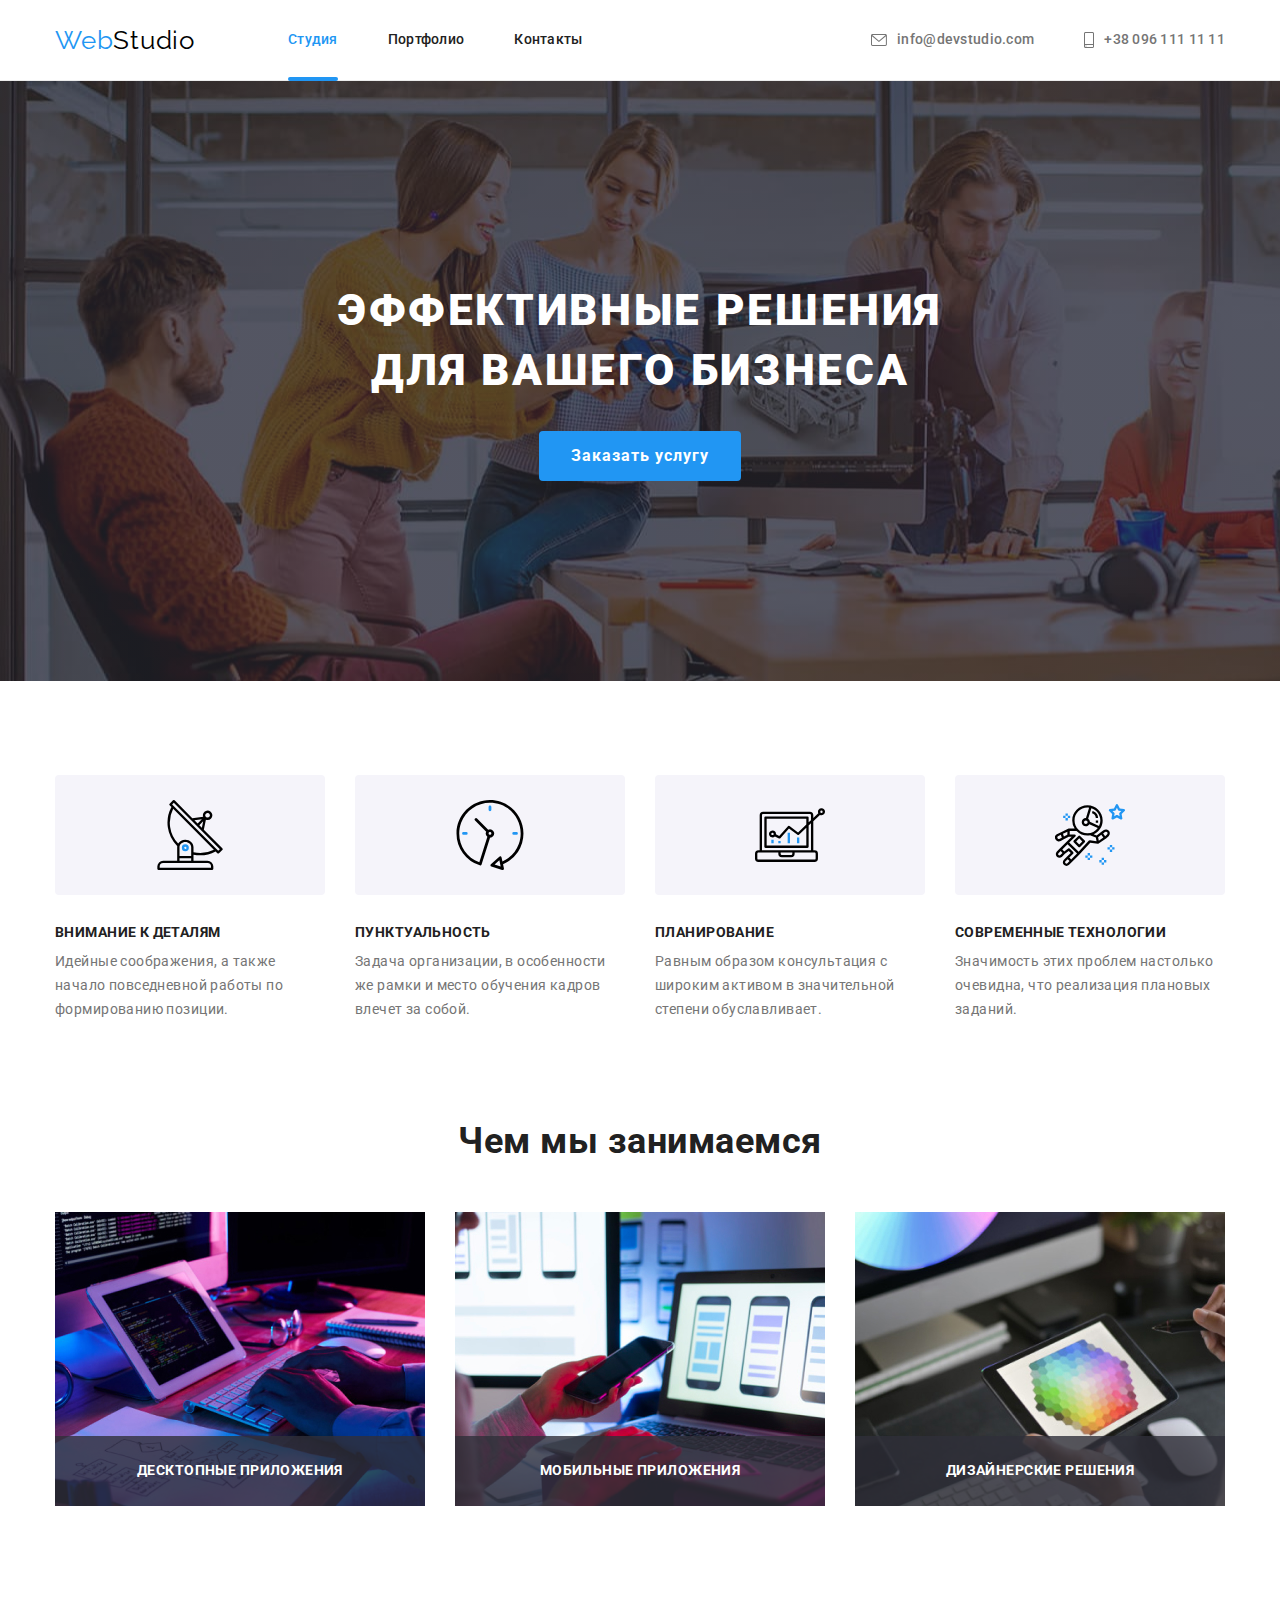
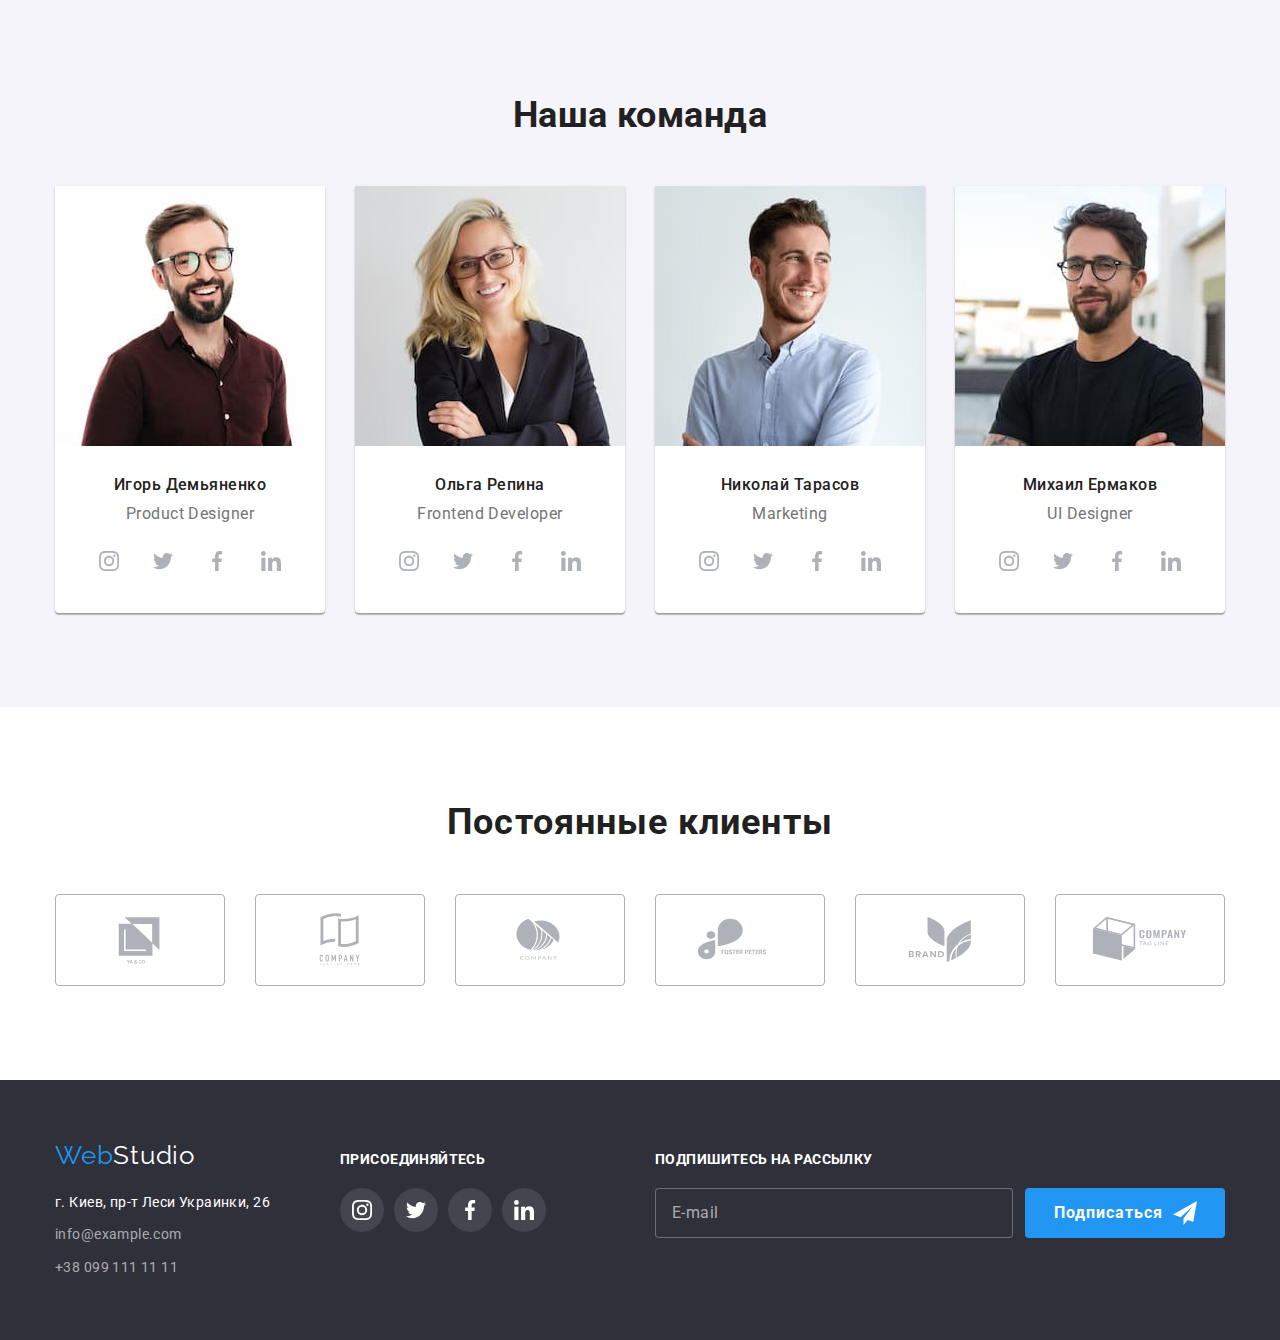
==== index.html @ 9ee16ed4 "creating hw 8" ====
<!DOCTYPE html>
<html lang="ru">
  <head>
    <meta charset="UTF-8" />
    <meta http-equiv="X-UA-Compatible" content="IE=edge" />
    <meta name="viewport" content="width=device-width, initial-scale=1.0" />
    <title>Главная</title>
    <link rel="preconnect" href="https://fonts.gstatic.com" />
    <link
      href="https://fonts.googleapis.com/css2?family=Raleway:wght@700&family=Roboto:wght@400;500;700;900&display=swap"
      rel="stylesheet"
    />
    <link
      rel="stylesheet"
      href="https://cdnjs.cloudflare.com/ajax/libs/modern-normalize/1.0.0/modern-normalize.min.css"
    />
    <link rel="stylesheet" href="./css/main.min.css" />
  </head>
  <body>
    <!--Шапка-->
    <header class="header">
      <div class="header-wrapper container">
        <nav class="nav">
          <a class="logo header-logo" href="" lang="en"
            >Web<span class="logo__black">Studio</span></a
          >
          <ul class="nav__list">
            <li class="nav__item">
              <a class="nav__link current" href="./index.html">Студия</a>
            </li>
            <li class="nav__item"><a class="nav__link" href="./portfolio.html">Портфолио</a></li>
            <li class="nav__item"><a class="nav__link" href="">Контакты</a></li>
          </ul>
        </nav>
        <ul class="contacts">
          <li class="contacts__item">
            <a class="contacts__link" href="mailto:info@devstudio.com" lang="en">
              <svg class="contacts__icon" width="16" height="12">
                <use href="./images/icons.svg#envelope"></use>
              </svg>
              info@devstudio.com
            </a>
          </li>
          <li class="contacts__item">
            <a class="contacts__link" href="tel:+380961111111">
              <svg class="contacts__icon" width="10" height="16">
                <use href="./images/icons.svg#smartphone"></use>
              </svg>
              +38 096 111 11 11
            </a>
          </li>
        </ul>
      </div>
    </header>
    <!--Уникальный контент-->
    <main>
      <!--Герой-->
      <section class="hero">
        <div class="hero__wrapper">
          <h1 class="hero__title">Эффективные решения для вашего бизнеса</h1>
          <button class="hero__button" type="button" data-modal-open>Заказать услугу</button>
        </div>
      </section>
      <!--Особенности-->
      <section class="features section pad-bot">
        <div class="container">
          <h2 class="visually-hidden">Особенности</h2>
          <ul class="features__list">
            <li class="features__item">
              <div class="features__wrapper">
                <svg width="70" height="70">
                  <use href="./images/icons.svg#antenna"></use>
                </svg>
              </div>
              <h3 class="features__subtitle">Внимание к деталям</h3>
              <p class="features__text">
                Идейные соображения, а также начало повседневной работы по формированию позиции.
              </p>
            </li>
            <li class="features__item">
              <div class="features__wrapper">
                <svg width="70" height="70">
                  <use href="./images/icons.svg#clock"></use>
                </svg>
              </div>
              <h3 class="features__subtitle">Пунктуальность</h3>
              <p class="features__text">
                Задача организации, в особенности же рамки и место обучения кадров влечет за собой.
              </p>
            </li>
            <li class="features__item">
              <div class="features__wrapper">
                <svg width="70" height="70">
                  <use href="./images/icons.svg#diagram"></use>
                </svg>
              </div>
              <h3 class="features__subtitle">Планирование</h3>
              <p class="features__text">
                Равным образом консультация с широким активом в значительной степени обуславливает.
              </p>
            </li>
            <li class="features__item">
              <div class="features__wrapper">
                <svg width="70" height="70">
                  <use href="./images/icons.svg#astronaut"></use>
                </svg>
              </div>
              <h3 class="features__subtitle">Современные технологии</h3>
              <p class="features__text">
                Значимость этих проблем настолько очевидна, что реализация плановых заданий.
              </p>
            </li>
          </ul>
        </div>
      </section>
      <!--Чем мы занимаемся-->
      <section class="occupations section pad-top">
        <div class="container">
          <h2 class="occupations__header">Чем мы занимаемся</h2>
          <ul class="occupations__list">
            <li class="occupations__item">
              <img src="./images/1.jpg" alt="Разработчик набирает код" width="370" height="294" />
              <h3 class="occupations__description">Десктопные приложения</h3>
            </li>

            <li class="occupations__item">
              <img src="./images/2.jpg" alt="Разработка приложения" width="370" height="294" />
              <h3 class="occupations__description">Мобильные приложения</h3>
            </li>

            <li class="occupations__item">
              <img src="./images/3.jpg" alt="Дизайнер с планшетом" width="370" height="294" />
              <h3 class="occupations__description">Дизайнерские решения</h3>
            </li>
          </ul>
        </div>
      </section>
      <!--Наша команда-->
      <section class="team section">
        <div class="container">
          <h2 class="team__header">Наша команда</h2>
          <ul class="team__list">
            <li class="team__item">
              <img src="./images/demyanenko.jpg" alt="Игорь Демьяненко" width="270" height="260" />
              <div class="team__thumb">
                <h3 class="team__member">Игорь Демьяненко</h3>
                <p class="team__post" lang="en">Product Designer</p>
                <ul class="social__list">
                  <li class="social__item">
                    <a class="social__link" href="">
                      <svg width="20" height="20">
                        <use href="./images/icons.svg#instagram"></use>
                      </svg>
                    </a>
                  </li>
                  <li class="social__item">
                    <a class="social__link" href="">
                      <svg width="20" height="20">
                        <use href="./images/icons.svg#twitter"></use>
                      </svg>
                    </a>
                  </li>
                  <li class="social__item">
                    <a class="social__link" href="">
                      <svg width="20" height="20">
                        <use href="./images/icons.svg#facebook"></use>
                      </svg>
                    </a>
                  </li>
                  <li class="social__item">
                    <a class="social__link" href="">
                      <svg width="20" height="20">
                        <use href="./images/icons.svg#linkedin"></use>
                      </svg>
                    </a>
                  </li>
                </ul>
              </div>
            </li>

            <li class="team__item">
              <img src="./images/repina.jpg" alt="Ольга Репина" width="270" height="260" />
              <div class="team__thumb">
                <h3 class="team__member">Ольга Репина</h3>
                <p class="team__post" lang="en">Frontend Developer</p>
                <ul class="social__list">
                  <li class="social__item">
                    <a class="social__link" href="">
                      <svg width="20" height="20">
                        <use href="./images/icons.svg#instagram"></use>
                      </svg>
                    </a>
                  </li>
                  <li class="social__item">
                    <a class="social__link" href="">
                      <svg width="20" height="20">
                        <use href="./images/icons.svg#twitter"></use>
                      </svg>
                    </a>
                  </li>
                  <li class="social__item">
                    <a class="social__link" href="">
                      <svg width="20" height="20">
                        <use href="./images/icons.svg#facebook"></use>
                      </svg>
                    </a>
                  </li>
                  <li class="social__item">
                    <a class="social__link" href="">
                      <svg width="20" height="20">
                        <use href="./images/icons.svg#linkedin"></use>
                      </svg>
                    </a>
                  </li>
                </ul>
              </div>
            </li>

            <li class="team__item">
              <img src="./images/tarasov.jpg" alt="Николай Тарасов" width="270" height="260" />
              <div class="team__thumb">
                <h3 class="team__member">Николай Тарасов</h3>
                <p class="team__post" lang="en">Marketing</p>
                <ul class="social__list">
                  <li class="social__item">
                    <a class="social__link" href="">
                      <svg width="20" height="20">
                        <use href="./images/icons.svg#instagram"></use>
                      </svg>
                    </a>
                  </li>
                  <li class="social__item">
                    <a class="social__link" href="">
                      <svg width="20" height="20">
                        <use href="./images/icons.svg#twitter"></use>
                      </svg>
                    </a>
                  </li>
                  <li class="social__item">
                    <a class="social__link" href="">
                      <svg width="20" height="20">
                        <use href="./images/icons.svg#facebook"></use>
                      </svg>
                    </a>
                  </li>
                  <li class="social__item">
                    <a class="social__link" href="">
                      <svg width="20" height="20">
                        <use href="./images/icons.svg#linkedin"></use>
                      </svg>
                    </a>
                  </li>
                </ul>
              </div>
            </li>

            <li class="team__item">
              <img src="./images/ermakov.jpg" alt="Михаил Ермаков" width="270" height="260" />
              <div class="team__thumb">
                <h3 class="team__member">Михаил Ермаков</h3>
                <p class="team__post" lang="en">UI Designer</p>
                <ul class="social__list">
                  <li class="social__item">
                    <a class="social__link" href="">
                      <svg width="20" height="20">
                        <use href="./images/icons.svg#instagram"></use>
                      </svg>
                    </a>
                  </li>
                  <li class="social__item">
                    <a class="social__link" href="">
                      <svg width="20" height="20">
                        <use href="./images/icons.svg#twitter"></use>
                      </svg>
                    </a>
                  </li>
                  <li class="social__item">
                    <a class="social__link" href="">
                      <svg width="20" height="20">
                        <use href="./images/icons.svg#facebook"></use>
                      </svg>
                    </a>
                  </li>
                  <li class="social__item">
                    <a class="social__link" href="">
                      <svg width="20" height="20">
                        <use href="./images/icons.svg#linkedin"></use>
                      </svg>
                    </a>
                  </li>
                </ul>
              </div>
            </li>
          </ul>
        </div>
      </section>
      <!-- Постоянные клиенты -->
      <section class="clients section">
        <div class="container">
          <h2 class="clients__header">Постоянные клиенты</h2>
          <ul class="clients__list">
            <li class="clients__item">
              <a class="clients__link" href="">
                <svg width="106" height="60">
                  <use href="./images/icons.svg#client-1"></use>
                </svg>
              </a>
            </li>

            <li class="clients__item">
              <a class="clients__link" href="">
                <svg width="106" height="60">
                  <use href="./images/icons.svg#client-2"></use>
                </svg>
              </a>
            </li>

            <li class="clients__item">
              <a class="clients__link" href="">
                <svg width="106" height="60">
                  <use href="./images/icons.svg#client-3"></use>
                </svg>
              </a>
            </li>

            <li class="clients__item">
              <a class="clients__link" href="">
                <svg width="106" height="60">
                  <use href="./images/icons.svg#client-4"></use>
                </svg>
              </a>
            </li>

            <li class="clients__item">
              <a class="clients__link" href="">
                <svg width="106" height="60">
                  <use href="./images/icons.svg#client-5"></use>
                </svg>
              </a>
            </li>

            <li class="clients__item">
              <a class="clients__link" href="">
                <svg width="106" height="60">
                  <use href="./images/icons.svg#client-6"></use>
                </svg>
              </a>
            </li>
          </ul>
        </div>
      </section>
    </main>
    <!--Футер-->
    <footer class="footer">
      <div class="container">
        <div class="footer-content">
          <div class="address-container">
            <a class="logo footer-logo" href="./index.html" lang="en"
              >Web<span class="logo__white">Studio</span></a
            >
            <address class="address">
              <ul class="address__list">
                <li class="address__item">
                  <a
                    class="address__map"
                    href="https://goo.gl/maps/ndfTdwWSWEVe3gq89"
                    rel="nofollow norefferer noopener"
                    target="_blank"
                    >г. Киев, пр-т Леси Украинки, 26</a
                  >
                </li>
                <li class="address__item" lang="en">
                  <a class="address__link" href="mailto:info@example.com">info@example.com</a>
                </li>
                <li class="address__item">
                  <a class="address__link" href="tel:+380991111111">+38 099 111 11 11</a>
                </li>
              </ul>
            </address>
          </div>
          <div class="footer-social-container">
            <p class="footer-social__header">присоединяйтесь</p>
            <ul class="footer-social__list">
              <li class="footer-social__item">
                <a class="footer-social__link" href="">
                  <svg width="20" height="20">
                    <use href="./images/icons.svg#instagram"></use>
                  </svg>
                </a>
              </li>

              <li class="footer-social__item">
                <a class="footer-social__link" href="">
                  <svg width="20" height="20">
                    <use href="./images/icons.svg#twitter"></use>
                  </svg>
                </a>
              </li>

              <li class="footer-social__item">
                <a class="footer-social__link" href="">
                  <svg width="20" height="20">
                    <use href="./images/icons.svg#facebook"></use>
                  </svg>
                </a>
              </li>

              <li class="footer-social__item">
                <a class="footer-social__link" href="">
                  <svg width="20" height="20">
                    <use href="./images/icons.svg#linkedin"></use>
                  </svg>
                </a>
              </li>
            </ul>
          </div>
          <div class="footer-form-wrapper">
            <form class="subscribe" action="#" name="footer-form">
              <label class="subscribe__header" for="footer-input">Подпишитесь на рассылку</label>
              <div class="subscribe__wrapper">
                <input
                  id="footer-input"
                  class="subscribe__input"
                  type="email"
                  name="email"
                  placeholder="E-mail"
                  autocomplete="off"
                />
                <button class="subscribe__button" type="submit">
                  Подписаться
                  <svg class="subscribe__icon" width="24" height="24">
                    <use href="./images/icons.svg#telegram"></use>
                  </svg>
                </button>
              </div>
            </form>
          </div>
        </div>
      </div>
    </footer>
    <!-- Модальное окно -->
    <div class="backdrop is-hidden" data-modal>
      <div class="modal">
        <button class="modal__close-btn" type="button" data-modal-close>
          <svg width="11" height="11">
            <use href="./images/icons.svg#close-btn"></use>
          </svg>
        </button>
        <form class="modal-form" action="#" name="modal-form" autocomplete="off">
          <p class="modal-form__header">Оставьте свои данные, мы вам перезвоним</p>

          <div class="modal-form__wrapper">
            <label class="modal-form__label" for="username">Имя</label>
            <span class="modal-form__input-wrapper">
              <input class="modal-form__input" id="username" type="text" name="username" required />
              <svg class="modal-form__icon" width="18" height="18">
                <use href="./images/icons.svg#person-black"></use>
              </svg>
            </span>
          </div>

          <div class="modal-form__wrapper">
            <label class="modal-form__label" for="tel">Телефон</label>
            <span class="modal-form__input-wrapper">
              <input class="modal-form__input" id="tel" type="tel" name="tel" required />
              <svg class="modal-form__icon" width="18" height="18">
                <use href="./images/icons.svg#phone-black"></use>
              </svg>
            </span>
          </div>

          <div class="modal-form__wrapper">
            <label class="modal-form__label" for="mail">Почта</label>
            <span class="modal-form__input-wrapper">
              <input class="modal-form__input" id="mail" type="email" name="mail" required />
              <svg class="modal-form__icon" width="18" height="18">
                <use href="./images/icons.svg#email-black"></use>
              </svg>
            </span>
          </div>

          <div class="modal-form__feedback-wrapper">
            <label class="modal-form__label" for="feedback">Комментарий</label>
            <textarea
              class="modal-form__feedback"
              name="feedback"
              placeholder="Введите текст"
              id="feedback"
            ></textarea>
          </div>
          <div class="modal-form__policy">
            <input
              class="modal-form__checkbox visually-hidden"
              type="checkbox"
              name="policy-checkbox"
              id="checkbox"
              required
            />
            <label class="modal-form__policy-label" for="checkbox">
              Соглашаюсь с рассылкой и принимаю&nbsp;
              <a class="modal-form__policy-link" href="">Условия договора</a>
            </label>
          </div>

          <button class="modal-form__button" type="submit">Отправить</button>
        </form>
      </div>
    </div>
    <!-- Скрипты -->
    <script src="./js/modal.js"></script>
  </body>
</html>
---- css/main.min.css ----
:root{--primary-text-color: #212121;--secondary-text-color: #757575;--primary-background-color: #ffffff;--secondary-background-color: #f5f4fa;--primary-accent-color: #2196f3;--footer-contacts-color: rgba(255, 255, 255, 0.6);--footer-backgroung-color: #2f303a;--hero-button-hover-color: #188ce8;--gallery-cards-border-color: #eeeeee;--logo-secondary-color: #000000;--header-line-color: #ececec;--hero-gradient-start: rgba(47, 48, 58, 0.58);--hero-gradiet-end: rgba(47, 48, 58, 0.58);--normal-icon-color: #afb1b8;--footer-social-bg: rgba(255, 255, 255, 0.1);--transition-duration: 250ms;--transition-timing-function: cubic-bezier(0.4, 0, 0.2, 1)}.visually-hidden{position:absolute;width:1px;height:1px;margin:-1px;border:0;padding:0;white-space:nowrap;-webkit-clip-path:inset(100%);clip-path:inset(100%);clip:rect(0 0 0 0);overflow:hidden}h1,h2,h3,h4,h5,h6,p,ul{margin:0}img{display:block;max-width:100%;height:auto}body{font-family:'Roboto', 'Raleway', sans-serif;font-style:normal;color:var(--primary-text-color);letter-spacing:0.03em;background-color:var(--primary-background-color)}.section{max-width:1600px;margin-right:auto;margin-left:auto;padding-top:94px;padding-bottom:94px}.container{width:1200px;padding-left:15px;padding-right:15px;margin-right:auto;margin-left:auto}.pad-bot{padding-bottom:47px}.pad-top{padding-top:47px}.header{max-width:1600px;margin-left:auto;margin-right:auto;border-bottom:1px solid var(--header-line-color)}.header-wrapper{display:-webkit-box;display:-ms-flexbox;display:flex;-webkit-box-align:center;-ms-flex-align:center;align-items:center}.header-logo{margin-right:93px}.nav{display:-webkit-box;display:-ms-flexbox;display:flex;-webkit-box-align:center;-ms-flex-align:center;align-items:center}.nav__list{display:-webkit-box;display:-ms-flexbox;display:flex;padding-left:0;list-style:none}.nav__item:not(:last-child){margin-right:50px}.nav__link{display:inline-block;padding:32px 0;font-weight:500;font-size:14px;line-height:1.14;letter-spacing:0.02em;text-decoration:none;color:inherit;-webkit-transition:color var(--transition-duration) var(--transition-timing-function);transition:color var(--transition-duration) var(--transition-timing-function)}.nav__link:hover,.nav__link:focus{color:var(--primary-accent-color)}.nav__link.current{position:relative;color:var(--primary-accent-color)}.nav__link.current::after{content:'';position:absolute;bottom:-1px;width:100%;height:4px;display:block;border-radius:2px;background-color:var(--primary-accent-color)}.contacts{display:-webkit-box;display:-ms-flexbox;display:flex;margin-left:auto;padding-left:0;font-weight:500;font-size:14px;line-height:1.14;list-style:none;letter-spacing:0.02em}.contacts__item:not(:last-child){margin-right:50px}.contacts__link{display:-webkit-box;display:-ms-flexbox;display:flex;-webkit-box-align:center;-ms-flex-align:center;align-items:center;min-height:18px;text-decoration:none;color:var(--secondary-text-color);-webkit-transition:color var(--transition-duration) var(--transition-timing-function);transition:color var(--transition-duration) var(--transition-timing-function)}.contacts__link:hover,.contacts__link:focus{color:var(--primary-accent-color)}.contacts__icon{margin-right:10px;fill:currentColor}.logo{font-family:'Raleway', sans-serif;font-size:26px;line-height:1.19;color:var(--primary-accent-color);text-decoration:none;letter-spacing:0.03em}.logo__black{color:var(--logo-secondary-color)}.logo__white{color:var(--primary-background-color)}.hero{max-width:1600px;margin-left:auto;margin-right:auto;padding-top:200px;padding-bottom:200px;text-align:center;color:var(--primary-background-color);background-color:var(--footer-backgroung-color);background-image:-webkit-gradient(linear, left top, right top, from(var(--hero-gradient-start)), to(var(--hero-gradiet-end))),url(../images/herobgi.jpg);background-image:linear-gradient(to right, var(--hero-gradient-start), var(--hero-gradiet-end)),url(../images/herobgi.jpg);background-size:cover}.hero__wrapper{display:block;width:696px;margin:0 auto}.hero__title{margin-bottom:30px;font-weight:900;font-size:44px;line-height:1.36;text-transform:uppercase;letter-spacing:0.06em}.hero__button{padding:10px 32px;border-radius:4px;border:none;font-weight:700;line-height:1.87;color:var(--primary-background-color);letter-spacing:0.06em;background-color:var(--primary-accent-color);cursor:pointer;-webkit-transition:background-color var(--transition-duration) var(--transition-timing-function),-webkit-box-shadow var(--transition-duration) var(--transition-timing-function);transition:background-color var(--transition-duration) var(--transition-timing-function),-webkit-box-shadow var(--transition-duration) var(--transition-timing-function);transition:background-color var(--transition-duration) var(--transition-timing-function),box-shadow var(--transition-duration) var(--transition-timing-function);transition:background-color var(--transition-duration) var(--transition-timing-function),box-shadow var(--transition-duration) var(--transition-timing-function),-webkit-box-shadow var(--transition-duration) var(--transition-timing-function)}.hero__button:hover,.hero__button:focus{background-color:var(--hero-button-hover-color);-webkit-box-shadow:0px 4px 4px rgba(0,0,0,0.15);box-shadow:0px 4px 4px rgba(0,0,0,0.15)}.features__wrapper{height:120px;display:-webkit-box;display:-ms-flexbox;display:flex;-webkit-box-pack:center;-ms-flex-pack:center;justify-content:center;-webkit-box-align:center;-ms-flex-align:center;align-items:center;margin-bottom:30px;border-radius:4px;background-color:var(--secondary-background-color)}.features__list{display:-webkit-box;display:-ms-flexbox;display:flex;list-style:none;padding-left:0}.features__item{min-width:270px;min-height:251px;-ms-flex-preferred-size:calc((100% - 120px) / 4);flex-basis:calc((100% - 120px) / 4)}.features__item:not(:last-child){margin-right:30px}.features__subtitle{margin-bottom:10px;font-size:14px;line-height:1.14;text-transform:uppercase;letter-spacing:0.03em}.features__text{color:var(--secondary-text-color);font-size:14px;line-height:1.71;letter-spacing:0.03em}.occupations__header{margin-bottom:50px;text-align:center;font-size:36px;line-height:1.17}.occupations__list{display:-webkit-box;display:-ms-flexbox;display:flex;padding-left:0;list-style:none}.occupations__item{position:relative}.occupations__item:not(:last-child){margin-right:30px}.occupations__description{position:absolute;width:100%;padding:27px 0;color:var(--primary-background-color);font-size:14px;line-height:1.14;text-align:center;letter-spacing:0.03em;text-transform:uppercase;background-color:rgba(47,48,58,0.8);-webkit-transform:translateY(-70px);transform:translateY(-70px)}.team{background-color:var(--secondary-background-color)}.team__header{margin-bottom:50px;text-align:center;font-size:36px;line-height:1.17}.team__list{display:-webkit-box;display:-ms-flexbox;display:flex;padding-left:0;list-style:none}.team__item{min-width:270px;-ms-flex-preferred-size:calc((100% - 120px) / 4);flex-basis:calc((100% - 120px) / 4);border-radius:0px 0px 4px 4px;background-color:var(--primary-background-color);-webkit-box-shadow:0px 1px 3px rgba(0,0,0,0.12),0px 1px 1px rgba(0,0,0,0.14),0px 2px 1px rgba(0,0,0,0.2);box-shadow:0px 1px 3px rgba(0,0,0,0.12),0px 1px 1px rgba(0,0,0,0.14),0px 2px 1px rgba(0,0,0,0.2)}.team__item:not(:last-child){margin-right:30px}.team__member{margin-bottom:10px;text-align:center;font-weight:500;font-size:16px;line-height:1.18}.team__post{margin-bottom:16px;color:var(--secondary-text-color);font-weight:400;font-size:16px;line-height:1.18;text-align:center}.team__thumb{padding:30px 32px}.social__list{display:-webkit-box;display:-ms-flexbox;display:flex;padding:0;list-style:none}.social__item:not(:last-child){margin-right:10px}.social__link{width:44px;height:44px;display:-webkit-box;display:-ms-flexbox;display:flex;-webkit-box-pack:center;-ms-flex-pack:center;justify-content:center;-webkit-box-align:center;-ms-flex-align:center;align-items:center;border-radius:50%;outline:none;fill:var(--normal-icon-color);-webkit-transition:background-color var(--transition-duration) var(--transition-timing-function),fill var(--transition-duration) var(--transition-timing-function);transition:background-color var(--transition-duration) var(--transition-timing-function),fill var(--transition-duration) var(--transition-timing-function)}.social__link:hover,.social__link:focus{fill:var(--primary-background-color);background-color:var(--primary-accent-color)}.clients__header{margin-bottom:50px;font-size:36px;letter-spacing:0.03em;line-height:1.17;text-align:center}.clients__list{display:-webkit-box;display:-ms-flexbox;display:flex;padding:0;list-style:none}.clients__item:not(:last-child){margin-right:30px}.clients__link{width:170px;height:92px;display:-webkit-box;display:-ms-flexbox;display:flex;-webkit-box-pack:center;-ms-flex-pack:center;justify-content:center;-webkit-box-align:center;-ms-flex-align:center;align-items:center;border:1px solid var(--normal-icon-color);border-radius:4px;outline:none;fill:var(--normal-icon-color);-webkit-transition:fill var(--transition-duration) var(--transition-timing-function),border var(--transition-duration) var(--transition-timing-function);transition:fill var(--transition-duration) var(--transition-timing-function),border var(--transition-duration) var(--transition-timing-function)}.clients__link:hover,.clients__link:focus{fill:var(--primary-accent-color);border:1px solid var(--primary-accent-color)}.filter{display:-webkit-box;display:-ms-flexbox;display:flex;-webkit-box-pack:center;-ms-flex-pack:center;justify-content:center;padding-left:0;margin-bottom:50px;list-style:none}.filter__item:not(:last-child){margin-right:8px}.filter__button{padding:6px 22px;border:none;border-radius:4px;outline:none;font-weight:500;font-size:16px;line-height:1.62;background-color:var(--secondary-background-color);cursor:pointer;-webkit-transition:color var(--transition-duration) var(--transition-timing-function),background-color var(--transition-duration) var(--transition-timing-function),-webkit-box-shadow var(--transition-duration) var(--transition-timing-function);transition:color var(--transition-duration) var(--transition-timing-function),background-color var(--transition-duration) var(--transition-timing-function),-webkit-box-shadow var(--transition-duration) var(--transition-timing-function);transition:color var(--transition-duration) var(--transition-timing-function),background-color var(--transition-duration) var(--transition-timing-function),box-shadow var(--transition-duration) var(--transition-timing-function);transition:color var(--transition-duration) var(--transition-timing-function),background-color var(--transition-duration) var(--transition-timing-function),box-shadow var(--transition-duration) var(--transition-timing-function),-webkit-box-shadow var(--transition-duration) var(--transition-timing-function)}.filter__button:hover,.filter__button:focus{color:var(--primary-background-color);background-color:var(--primary-accent-color);-webkit-box-shadow:0px 3px 1px rgba(0,0,0,0.1),0px 1px 2px rgba(0,0,0,0.08),0px 2px 2px rgba(0,0,0,0.12);box-shadow:0px 3px 1px rgba(0,0,0,0.1),0px 1px 2px rgba(0,0,0,0.08),0px 2px 2px rgba(0,0,0,0.12)}.gallery{display:-webkit-box;display:-ms-flexbox;display:flex;-ms-flex-wrap:wrap;flex-wrap:wrap;margin-bottom:-30px;margin-right:-30px;padding-left:0;list-style:none}.gallery__item{margin-bottom:30px;margin-right:30px;max-width:370px;-ms-flex-preferred-size:calc((100% - 90px) / 3);flex-basis:calc((100% - 90px) / 3)}.gallery__item-header{margin-bottom:4px;font-size:18px;line-height:2;letter-spacing:0.03em}.gallery__item-text{font-size:16px;line-height:1.87;color:var(--secondary-text-color);letter-spacing:0.03em}.gallery__card-thumb{position:relative;overflow:hidden}.gallery__card-description{padding:20px 24px;border-right:1px solid var(--gallery-cards-border-color);border-bottom:1px solid var(--gallery-cards-border-color);border-left:1px solid var(--gallery-cards-border-color)}.gallery__link{display:block;color:inherit;text-decoration:none;outline:none;-webkit-transition:-webkit-box-shadow var(--transition-duration) var(--transition-timing-function);transition:-webkit-box-shadow var(--transition-duration) var(--transition-timing-function);transition:box-shadow var(--transition-duration) var(--transition-timing-function);transition:box-shadow var(--transition-duration) var(--transition-timing-function), -webkit-box-shadow var(--transition-duration) var(--transition-timing-function)}.gallery__link:hover,.gallery__link:focus{-webkit-box-shadow:0px 1px 1px rgba(0,0,0,0.12),0px 4px 4px rgba(0,0,0,0.06),1px 4px 6px rgba(0,0,0,0.16);box-shadow:0px 1px 1px rgba(0,0,0,0.12),0px 4px 4px rgba(0,0,0,0.06),1px 4px 6px rgba(0,0,0,0.16)}.gallery__overlay{position:absolute;top:0;left:0;width:100%;height:100%;padding:64px 24px;font-size:18px;line-height:1.56;letter-spacing:0.03em;color:var(--primary-background-color);background-color:rgba(33,150,243,0.9);-webkit-transform:translateY(100%);transform:translateY(100%);-webkit-transition:-webkit-transform var(--transition-duration) var(--transition-timing-function);transition:-webkit-transform var(--transition-duration) var(--transition-timing-function);transition:transform var(--transition-duration) var(--transition-timing-function);transition:transform var(--transition-duration) var(--transition-timing-function), -webkit-transform var(--transition-duration) var(--transition-timing-function)}.gallery__link:hover .gallery__overlay,.gallery__link:focus .gallery__overlay{-webkit-transform:translateY(0);transform:translateY(0)}.footer{max-width:1600px;margin-right:auto;margin-left:auto;padding-top:60px;padding-bottom:60px;letter-spacing:0.03em;background-color:var(--footer-backgroung-color)}.footer-content{display:-webkit-box;display:-ms-flexbox;display:flex;-webkit-box-align:baseline;-ms-flex-align:baseline;align-items:baseline}.address-container{margin-right:70px}.footer-logo{display:inline-block;margin-bottom:20px;margin-right:0}.address{font-style:normal;font-size:14px;line-height:1.71;color:var(--primary-background-color);letter-spacing:0.03em}.address__list{list-style:none;padding-left:0}.address__item:not(:last-child){margin-bottom:9px}.address__map{color:inherit;text-decoration:none;-webkit-transition:color var(--transition-duration) var(--transition-timing-function);transition:color var(--transition-duration) var(--transition-timing-function)}.address__map:hover,.address__map:focus{color:var(--primary-accent-color)}.address__link{text-decoration:none;color:rgba(255,255,255,0.6);-webkit-transition:color var(--transition-duration) var(--transition-timing-function);transition:color var(--transition-duration) var(--transition-timing-function)}.address__link:hover,.address__link:focus{color:var(--primary-accent-color)}.footer-social__header{margin-bottom:20px;color:var(--primary-background-color);text-transform:uppercase;font-weight:700;font-size:14px;line-height:1.14;letter-spacing:0.03em}.footer-social__list{display:-webkit-box;display:-ms-flexbox;display:flex;padding-left:0;list-style:none}.footer-social__item:not(:last-child){margin-right:10px}.footer-social__link{width:44px;height:44px;display:-webkit-box;display:-ms-flexbox;display:flex;-webkit-box-pack:center;-ms-flex-pack:center;justify-content:center;-webkit-box-align:center;-ms-flex-align:center;align-items:center;border-radius:50px;outline:none;fill:var(--primary-background-color);background-color:var(--footer-social-bg);-webkit-transition:fill var(--transition-duration) var(--transition-timing-function),background-color var(--transition-duration) var(--transition-timing-function);transition:fill var(--transition-duration) var(--transition-timing-function),background-color var(--transition-duration) var(--transition-timing-function)}.footer-social__link:hover,.footer-social__link:focus{fill:var(--primary-background-color);background-color:var(--primary-accent-color)}.footer-form-wrapper{margin-left:auto}.subscribe__header{display:inline-block;margin-bottom:20px;color:var(--primary-background-color);text-transform:uppercase;font-weight:700;font-size:14px;line-height:1.14;letter-spacing:0.03em}.subscribe__wrapper{display:-webkit-box;display:-ms-flexbox;display:flex}.subscribe__input{width:358px;height:50px;padding:0 0 0 16px;margin-right:12px;border:1px solid rgba(255,255,255,0.3);border-radius:4px;color:var(--primary-background-color);background-color:var(--footer-backgroung-color);-webkit-transition:-webkit-filter var(--transition-duration) var(--transition-timing-function);transition:-webkit-filter var(--transition-duration) var(--transition-timing-function);transition:filter var(--transition-duration) var(--transition-timing-function);transition:filter var(--transition-duration) var(--transition-timing-function), -webkit-filter var(--transition-duration) var(--transition-timing-function);cursor:pointer}.subscribe__input:focus{-webkit-filter:drop-shadow(0px 4px 4px rgba(0,0,0,0.15));filter:drop-shadow(0px 4px 4px rgba(0,0,0,0.15))}.subscribe__input::-webkit-input-placeholder{letter-spacing:0.03em;color:rgba(255,255,255,0.6)}.subscribe__input:-ms-input-placeholder{letter-spacing:0.03em;color:rgba(255,255,255,0.6)}.subscribe__input::-ms-input-placeholder{letter-spacing:0.03em;color:rgba(255,255,255,0.6)}.subscribe__input::placeholder{letter-spacing:0.03em;color:rgba(255,255,255,0.6)}.subscribe__button{position:relative;width:200px;height:50px;padding:0 0 0 29px;border:none;border-radius:4px;font-weight:700;font-size:16px;text-align:start;line-height:1.87;letter-spacing:0.06em;color:var(--primary-background-color);background-color:var(--primary-accent-color);cursor:pointer;-webkit-transition:background-color var(--transition-duration) var(--transition-timing-function),-webkit-box-shadow var(--transition-duration) var(--transition-timing-function);transition:background-color var(--transition-duration) var(--transition-timing-function),-webkit-box-shadow var(--transition-duration) var(--transition-timing-function);transition:background-color var(--transition-duration) var(--transition-timing-function),box-shadow var(--transition-duration) var(--transition-timing-function);transition:background-color var(--transition-duration) var(--transition-timing-function),box-shadow var(--transition-duration) var(--transition-timing-function),-webkit-box-shadow var(--transition-duration) var(--transition-timing-function)}.subscribe__button:hover,.subscribe__button:focus{background-color:var(--hero-button-hover-color);-webkit-box-shadow:0px 4px 4px rgba(0,0,0,0.15);box-shadow:0px 4px 4px rgba(0,0,0,0.15)}.subscribe__icon{position:absolute;top:50%;right:28px;-webkit-transform:translateY(-50%);transform:translateY(-50%)}.backdrop{position:fixed;top:0;left:0;height:100vh;width:100vw;z-index:100;background-color:rgba(0,0,0,0.2);-webkit-transition:opacity 250ms linear, visibility 250ms linear, -webkit-transform 250ms linear;transition:opacity 250ms linear, visibility 250ms linear, -webkit-transform 250ms linear;transition:opacity 250ms linear, visibility 250ms linear, transform 250ms linear;transition:opacity 250ms linear, visibility 250ms linear, transform 250ms linear, -webkit-transform 250ms linear;-webkit-transform:scale(1);transform:scale(1)}.is-hidden{opacity:0;visibility:hidden;pointer-events:none;-webkit-transform:scale(1.2);transform:scale(1.2)}.modal{position:absolute;top:50%;left:50%;-webkit-transform:translate(-50%, -50%);transform:translate(-50%, -50%);width:528px;height:580px;padding:40px;border-radius:4px;background-color:var(--primary-background-color);-webkit-box-shadow:0px 1px 3px rgba(0,0,0,0.12),0px 1px 1px rgba(0,0,0,0.14),0px 2px 1px rgba(0,0,0,0.2);box-shadow:0px 1px 3px rgba(0,0,0,0.12),0px 1px 1px rgba(0,0,0,0.14),0px 2px 1px rgba(0,0,0,0.2)}.modal__close-btn{position:absolute;top:8px;right:8px;width:30px;height:30px;padding:0;border:1px solid rgba(0,0,0,0.1);border-radius:50%;background-color:transparent;cursor:pointer;-webkit-transition:fill var(--transition-duration) var(--transition-timing-function);transition:fill var(--transition-duration) var(--transition-timing-function)}.modal__close-btn:hover,.modal__close-btn:focus{fill:var(--primary-accent-color)}.modal-form__header{margin-bottom:12px;font-weight:700;font-size:20px;line-height:1.15;text-align:center;letter-spacing:0.03em}.modal-form__wrapper{margin-bottom:10px}.modal-form__feedback-wrapper{margin-bottom:20px}.modal-form__label{display:block;margin-bottom:4px;font-size:12px;line-height:1.16;letter-spacing:0.01em;color:var(--secondary-text-color)}.modal-form__input-wrapper{position:relative;display:block}.modal-form__input{padding:0 0 0 42px;width:100%;height:40px;border:1px solid rgba(33,33,33,0.2);border-radius:4px;outline:none;-webkit-transition:border-color var(--transition-duration) var(--transition-timing-function);transition:border-color var(--transition-duration) var(--transition-timing-function);cursor:pointer}.modal-form__input:focus{border-color:var(--primary-accent-color)}.modal-form__icon{position:absolute;top:50%;left:12px;-webkit-transform:translateY(-50%);transform:translateY(-50%);-webkit-transition:fill var(--transition-duration) var(--transition-timing-function);transition:fill var(--transition-duration) var(--transition-timing-function)}.modal-form__input:focus+.modal-form__icon{fill:var(--primary-accent-color)}.modal-form__feedback{resize:none;display:block;padding:12px 16px;width:100%;height:120px;border:1px solid rgba(33,33,33,0.2);border-radius:4px;outline:none;-webkit-transition:border-color var(--transition-duration) var(--transition-timing-function);transition:border-color var(--transition-duration) var(--transition-timing-function);cursor:pointer}.modal-form__feedback:focus{border-color:var(--primary-accent-color)}.modal-form__feedback::-webkit-input-placeholder{font-size:12px;line-height:1.16;letter-spacing:0.01em;color:rgba(117,117,117,0.5)}.modal-form__feedback:-ms-input-placeholder{font-size:12px;line-height:1.16;letter-spacing:0.01em;color:rgba(117,117,117,0.5)}.modal-form__feedback::-ms-input-placeholder{font-size:12px;line-height:1.16;letter-spacing:0.01em;color:rgba(117,117,117,0.5)}.modal-form__feedback::placeholder{font-size:12px;line-height:1.16;letter-spacing:0.01em;color:rgba(117,117,117,0.5)}.modal-form__policy{position:relative;display:-webkit-box;display:-ms-flexbox;display:flex;-webkit-box-align:center;-ms-flex-align:center;align-items:center;-webkit-box-pack:center;-ms-flex-pack:center;justify-content:center;margin-bottom:30px;font-size:14px;line-height:1.71;letter-spacing:0.03em;color:var(--secondary-text-color)}.modal-form__policy-label{display:-webkit-box;display:-ms-flexbox;display:flex;-webkit-box-align:center;-ms-flex-align:center;align-items:center;user-select:none;-moz-user-select:none;-ms-user-select:none;-o-user-select:none;-webkit-user-select:none}.modal-form__policy-label::before{content:'';display:inline-block;margin-right:8px;width:16px;height:15px;border:2px solid #000000;border-radius:2px;cursor:pointer}.modal-form__checkbox:checked+.modal-form__policy-label::before{background-color:var(--primary-accent-color);background-image:url(../images/icon-check.svg);background-size:contain;background-origin:border-box;border-color:var(--primary-accent-color)}.modal-form__checkbox:focus+.modal-form__policy-label::before{-webkit-box-shadow:0px 0px 0px 2px rgba(0,0,0,0.75);box-shadow:0px 0px 0px 2px rgba(0,0,0,0.75)}.modal-form__policy-link{color:var(--primary-accent-color)}.modal-form__button{width:200px;height:50px;display:block;margin:0 auto;padding:0;border:none;border-radius:4px;font-weight:700;font-size:16px;text-align:center;line-height:1.87;letter-spacing:0.06em;color:var(--primary-background-color);background-color:var(--primary-accent-color);cursor:pointer;-webkit-transition:background-color var(--transition-duration) var(--transition-timing-function),-webkit-box-shadow var(--transition-duration) var(--transition-timing-function);transition:background-color var(--transition-duration) var(--transition-timing-function),-webkit-box-shadow var(--transition-duration) var(--transition-timing-function);transition:background-color var(--transition-duration) var(--transition-timing-function),box-shadow var(--transition-duration) var(--transition-timing-function);transition:background-color var(--transition-duration) var(--transition-timing-function),box-shadow var(--transition-duration) var(--transition-timing-function),-webkit-box-shadow var(--transition-duration) var(--transition-timing-function)}.modal-form__button:hover,.modal-form__button:focus{background-color:var(--hero-button-hover-color);-webkit-box-shadow:0px 4px 4px rgba(0,0,0,0.15);box-shadow:0px 4px 4px rgba(0,0,0,0.15)}
/*# sourceMappingURL=main.min.css.map */
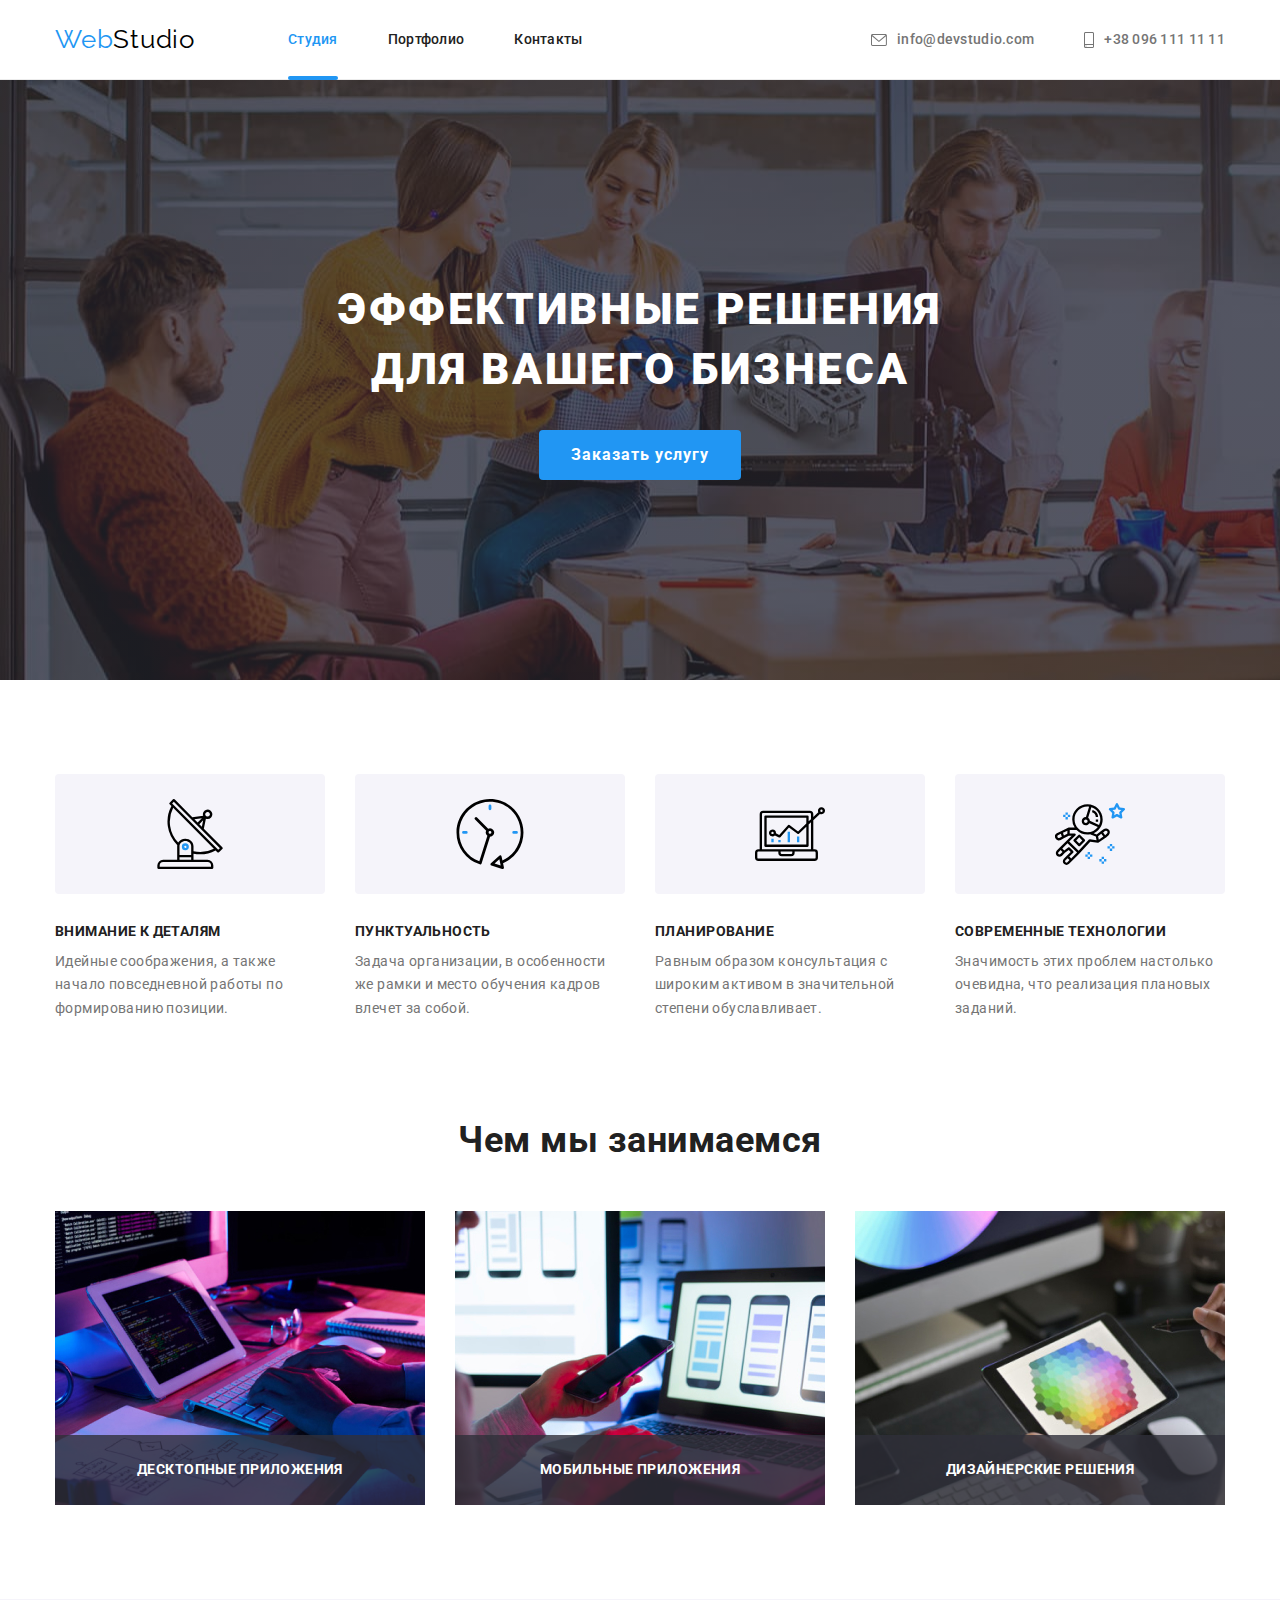
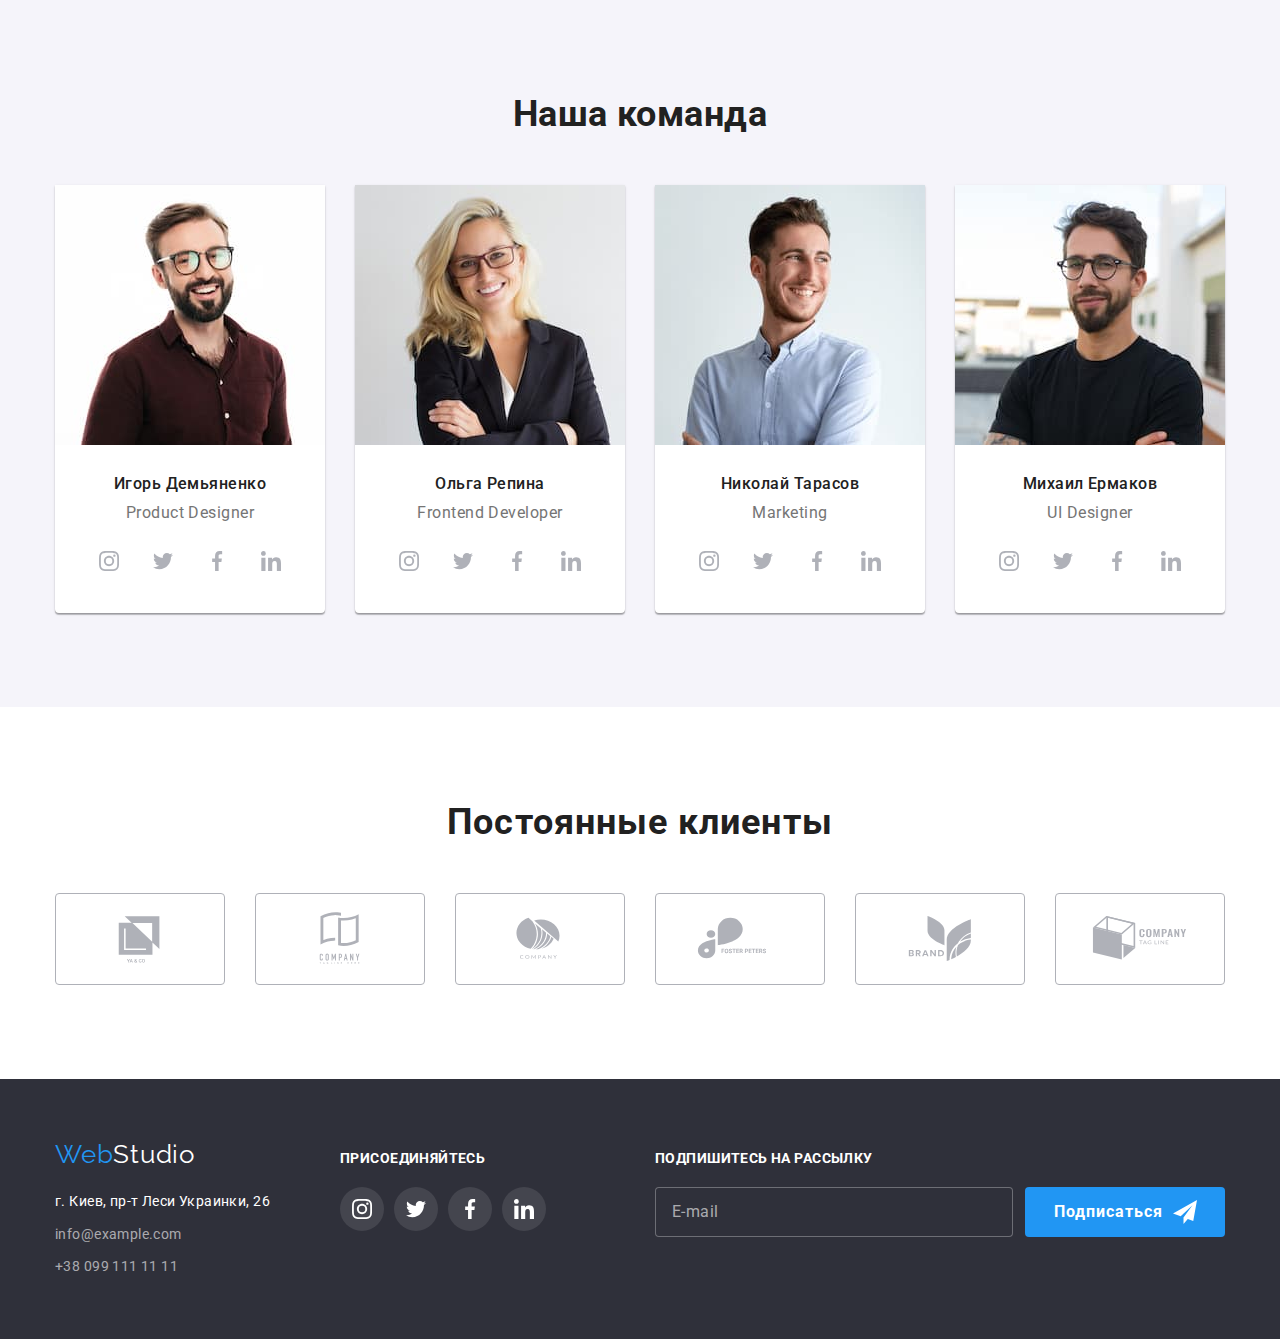
==== commit 42abe1b1: "header" ====
--- a/index.html
+++ b/index.html
@@ -50,6 +50,52 @@
             </a>
           </li>
         </ul>
+        <button class="header__mobile-menu-btn" type="button" data-menu-button>
+          <svg class="header__mobile-menu-icon" width="40" height="40">
+            <use href="./images/icons.svg#menu_burger"></use>
+          </svg>
+        </button>
+      </div>
+      <!-- Мобильное меню -->
+      <div class="mobile-menu" data-menu>
+        <div class="container mobile-menu__container">
+          <button class="mobile-menu__btn" data-menu-close>
+            <svg class="mobile-menu__icon" width="40" height="40">
+              <use href="./images/icons.svg#menu_close"></use>
+            </svg>
+          </button>
+          <ul class="mobile-nav">
+            <li class="mobile-nav__item">
+              <a href="./index.html" class="mobile-nav__link current">Студия</a>
+            </li>
+            <li class="mobile-nav__item">
+              <a href="./portfolio.html" class="mobile-nav__link">Портфолио</a>
+            </li>
+            <li class="mobile-nav__item"><a href="#" class="mobile-nav__link">Контакты</a></li>
+          </ul>
+          <ul class="mobile-contacts">
+            <li class="mobile-contacts__item-tel">
+              <a href="tel:+380961111111" class="mobile-contacts__tel">+38 096 111 11 11</a>
+            </li>
+            <li class="mobile-contacts__item-mail">
+              <a href="mailto:info@devstudio.com" class="mobile-contacts__mail"
+                >info@devstudio.com</a
+              >
+            </li>
+          </ul>
+          <ul class="mobile-social">
+            <li class="mobile-social__item">
+              <a href="" class="mobile-social__link">Instagram</a>
+            </li>
+            <li class="mobile-social__item"><a href="#" class="mobile-social__link">Twitter</a></li>
+            <li class="mobile-social__item">
+              <a href="#" class="mobile-social__link">Facebook</a>
+            </li>
+            <li class="mobile-social__item">
+              <a href="#" class="mobile-social__link">LinkedIn</a>
+            </li>
+          </ul>
+        </div>
       </div>
     </header>
     <!--Уникальный контент-->
@@ -507,6 +553,7 @@
       </div>
     </div>
     <!-- Скрипты -->
+    <script src="./js/menu.js"></script>
     <script src="./js/modal.js"></script>
   </body>
 </html>
--- a/css/main.min.css
+++ b/css/main.min.css
@@ -1,2 +1,2 @@
-:root{--primary-text-color: #212121;--secondary-text-color: #757575;--primary-background-color: #ffffff;--secondary-background-color: #f5f4fa;--primary-accent-color: #2196f3;--footer-contacts-color: rgba(255, 255, 255, 0.6);--footer-backgroung-color: #2f303a;--hero-button-hover-color: #188ce8;--gallery-cards-border-color: #eeeeee;--logo-secondary-color: #000000;--header-line-color: #ececec;--hero-gradient-start: rgba(47, 48, 58, 0.58);--hero-gradiet-end: rgba(47, 48, 58, 0.58);--normal-icon-color: #afb1b8;--footer-social-bg: rgba(255, 255, 255, 0.1);--transition-duration: 250ms;--transition-timing-function: cubic-bezier(0.4, 0, 0.2, 1)}.visually-hidden{position:absolute;width:1px;height:1px;margin:-1px;border:0;padding:0;white-space:nowrap;-webkit-clip-path:inset(100%);clip-path:inset(100%);clip:rect(0 0 0 0);overflow:hidden}h1,h2,h3,h4,h5,h6,p,ul{margin:0}img{display:block;max-width:100%;height:auto}body{font-family:'Roboto', 'Raleway', sans-serif;font-style:normal;color:var(--primary-text-color);letter-spacing:0.03em;background-color:var(--primary-background-color)}.section{max-width:1600px;margin-right:auto;margin-left:auto;padding-top:94px;padding-bottom:94px}.container{width:1200px;padding-left:15px;padding-right:15px;margin-right:auto;margin-left:auto}.pad-bot{padding-bottom:47px}.pad-top{padding-top:47px}.header{max-width:1600px;margin-left:auto;margin-right:auto;border-bottom:1px solid var(--header-line-color)}.header-wrapper{display:-webkit-box;display:-ms-flexbox;display:flex;-webkit-box-align:center;-ms-flex-align:center;align-items:center}.header-logo{margin-right:93px}.nav{display:-webkit-box;display:-ms-flexbox;display:flex;-webkit-box-align:center;-ms-flex-align:center;align-items:center}.nav__list{display:-webkit-box;display:-ms-flexbox;display:flex;padding-left:0;list-style:none}.nav__item:not(:last-child){margin-right:50px}.nav__link{display:inline-block;padding:32px 0;font-weight:500;font-size:14px;line-height:1.14;letter-spacing:0.02em;text-decoration:none;color:inherit;-webkit-transition:color var(--transition-duration) var(--transition-timing-function);transition:color var(--transition-duration) var(--transition-timing-function)}.nav__link:hover,.nav__link:focus{color:var(--primary-accent-color)}.nav__link.current{position:relative;color:var(--primary-accent-color)}.nav__link.current::after{content:'';position:absolute;bottom:-1px;width:100%;height:4px;display:block;border-radius:2px;background-color:var(--primary-accent-color)}.contacts{display:-webkit-box;display:-ms-flexbox;display:flex;margin-left:auto;padding-left:0;font-weight:500;font-size:14px;line-height:1.14;list-style:none;letter-spacing:0.02em}.contacts__item:not(:last-child){margin-right:50px}.contacts__link{display:-webkit-box;display:-ms-flexbox;display:flex;-webkit-box-align:center;-ms-flex-align:center;align-items:center;min-height:18px;text-decoration:none;color:var(--secondary-text-color);-webkit-transition:color var(--transition-duration) var(--transition-timing-function);transition:color var(--transition-duration) var(--transition-timing-function)}.contacts__link:hover,.contacts__link:focus{color:var(--primary-accent-color)}.contacts__icon{margin-right:10px;fill:currentColor}.logo{font-family:'Raleway', sans-serif;font-size:26px;line-height:1.19;color:var(--primary-accent-color);text-decoration:none;letter-spacing:0.03em}.logo__black{color:var(--logo-secondary-color)}.logo__white{color:var(--primary-background-color)}.hero{max-width:1600px;margin-left:auto;margin-right:auto;padding-top:200px;padding-bottom:200px;text-align:center;color:var(--primary-background-color);background-color:var(--footer-backgroung-color);background-image:-webkit-gradient(linear, left top, right top, from(var(--hero-gradient-start)), to(var(--hero-gradiet-end))),url(../images/herobgi.jpg);background-image:linear-gradient(to right, var(--hero-gradient-start), var(--hero-gradiet-end)),url(../images/herobgi.jpg);background-size:cover}.hero__wrapper{display:block;width:696px;margin:0 auto}.hero__title{margin-bottom:30px;font-weight:900;font-size:44px;line-height:1.36;text-transform:uppercase;letter-spacing:0.06em}.hero__button{padding:10px 32px;border-radius:4px;border:none;font-weight:700;line-height:1.87;color:var(--primary-background-color);letter-spacing:0.06em;background-color:var(--primary-accent-color);cursor:pointer;-webkit-transition:background-color var(--transition-duration) var(--transition-timing-function),-webkit-box-shadow var(--transition-duration) var(--transition-timing-function);transition:background-color var(--transition-duration) var(--transition-timing-function),-webkit-box-shadow var(--transition-duration) var(--transition-timing-function);transition:background-color var(--transition-duration) var(--transition-timing-function),box-shadow var(--transition-duration) var(--transition-timing-function);transition:background-color var(--transition-duration) var(--transition-timing-function),box-shadow var(--transition-duration) var(--transition-timing-function),-webkit-box-shadow var(--transition-duration) var(--transition-timing-function)}.hero__button:hover,.hero__button:focus{background-color:var(--hero-button-hover-color);-webkit-box-shadow:0px 4px 4px rgba(0,0,0,0.15);box-shadow:0px 4px 4px rgba(0,0,0,0.15)}.features__wrapper{height:120px;display:-webkit-box;display:-ms-flexbox;display:flex;-webkit-box-pack:center;-ms-flex-pack:center;justify-content:center;-webkit-box-align:center;-ms-flex-align:center;align-items:center;margin-bottom:30px;border-radius:4px;background-color:var(--secondary-background-color)}.features__list{display:-webkit-box;display:-ms-flexbox;display:flex;list-style:none;padding-left:0}.features__item{min-width:270px;min-height:251px;-ms-flex-preferred-size:calc((100% - 120px) / 4);flex-basis:calc((100% - 120px) / 4)}.features__item:not(:last-child){margin-right:30px}.features__subtitle{margin-bottom:10px;font-size:14px;line-height:1.14;text-transform:uppercase;letter-spacing:0.03em}.features__text{color:var(--secondary-text-color);font-size:14px;line-height:1.71;letter-spacing:0.03em}.occupations__header{margin-bottom:50px;text-align:center;font-size:36px;line-height:1.17}.occupations__list{display:-webkit-box;display:-ms-flexbox;display:flex;padding-left:0;list-style:none}.occupations__item{position:relative}.occupations__item:not(:last-child){margin-right:30px}.occupations__description{position:absolute;width:100%;padding:27px 0;color:var(--primary-background-color);font-size:14px;line-height:1.14;text-align:center;letter-spacing:0.03em;text-transform:uppercase;background-color:rgba(47,48,58,0.8);-webkit-transform:translateY(-70px);transform:translateY(-70px)}.team{background-color:var(--secondary-background-color)}.team__header{margin-bottom:50px;text-align:center;font-size:36px;line-height:1.17}.team__list{display:-webkit-box;display:-ms-flexbox;display:flex;padding-left:0;list-style:none}.team__item{min-width:270px;-ms-flex-preferred-size:calc((100% - 120px) / 4);flex-basis:calc((100% - 120px) / 4);border-radius:0px 0px 4px 4px;background-color:var(--primary-background-color);-webkit-box-shadow:0px 1px 3px rgba(0,0,0,0.12),0px 1px 1px rgba(0,0,0,0.14),0px 2px 1px rgba(0,0,0,0.2);box-shadow:0px 1px 3px rgba(0,0,0,0.12),0px 1px 1px rgba(0,0,0,0.14),0px 2px 1px rgba(0,0,0,0.2)}.team__item:not(:last-child){margin-right:30px}.team__member{margin-bottom:10px;text-align:center;font-weight:500;font-size:16px;line-height:1.18}.team__post{margin-bottom:16px;color:var(--secondary-text-color);font-weight:400;font-size:16px;line-height:1.18;text-align:center}.team__thumb{padding:30px 32px}.social__list{display:-webkit-box;display:-ms-flexbox;display:flex;padding:0;list-style:none}.social__item:not(:last-child){margin-right:10px}.social__link{width:44px;height:44px;display:-webkit-box;display:-ms-flexbox;display:flex;-webkit-box-pack:center;-ms-flex-pack:center;justify-content:center;-webkit-box-align:center;-ms-flex-align:center;align-items:center;border-radius:50%;outline:none;fill:var(--normal-icon-color);-webkit-transition:background-color var(--transition-duration) var(--transition-timing-function),fill var(--transition-duration) var(--transition-timing-function);transition:background-color var(--transition-duration) var(--transition-timing-function),fill var(--transition-duration) var(--transition-timing-function)}.social__link:hover,.social__link:focus{fill:var(--primary-background-color);background-color:var(--primary-accent-color)}.clients__header{margin-bottom:50px;font-size:36px;letter-spacing:0.03em;line-height:1.17;text-align:center}.clients__list{display:-webkit-box;display:-ms-flexbox;display:flex;padding:0;list-style:none}.clients__item:not(:last-child){margin-right:30px}.clients__link{width:170px;height:92px;display:-webkit-box;display:-ms-flexbox;display:flex;-webkit-box-pack:center;-ms-flex-pack:center;justify-content:center;-webkit-box-align:center;-ms-flex-align:center;align-items:center;border:1px solid var(--normal-icon-color);border-radius:4px;outline:none;fill:var(--normal-icon-color);-webkit-transition:fill var(--transition-duration) var(--transition-timing-function),border var(--transition-duration) var(--transition-timing-function);transition:fill var(--transition-duration) var(--transition-timing-function),border var(--transition-duration) var(--transition-timing-function)}.clients__link:hover,.clients__link:focus{fill:var(--primary-accent-color);border:1px solid var(--primary-accent-color)}.filter{display:-webkit-box;display:-ms-flexbox;display:flex;-webkit-box-pack:center;-ms-flex-pack:center;justify-content:center;padding-left:0;margin-bottom:50px;list-style:none}.filter__item:not(:last-child){margin-right:8px}.filter__button{padding:6px 22px;border:none;border-radius:4px;outline:none;font-weight:500;font-size:16px;line-height:1.62;background-color:var(--secondary-background-color);cursor:pointer;-webkit-transition:color var(--transition-duration) var(--transition-timing-function),background-color var(--transition-duration) var(--transition-timing-function),-webkit-box-shadow var(--transition-duration) var(--transition-timing-function);transition:color var(--transition-duration) var(--transition-timing-function),background-color var(--transition-duration) var(--transition-timing-function),-webkit-box-shadow var(--transition-duration) var(--transition-timing-function);transition:color var(--transition-duration) var(--transition-timing-function),background-color var(--transition-duration) var(--transition-timing-function),box-shadow var(--transition-duration) var(--transition-timing-function);transition:color var(--transition-duration) var(--transition-timing-function),background-color var(--transition-duration) var(--transition-timing-function),box-shadow var(--transition-duration) var(--transition-timing-function),-webkit-box-shadow var(--transition-duration) var(--transition-timing-function)}.filter__button:hover,.filter__button:focus{color:var(--primary-background-color);background-color:var(--primary-accent-color);-webkit-box-shadow:0px 3px 1px rgba(0,0,0,0.1),0px 1px 2px rgba(0,0,0,0.08),0px 2px 2px rgba(0,0,0,0.12);box-shadow:0px 3px 1px rgba(0,0,0,0.1),0px 1px 2px rgba(0,0,0,0.08),0px 2px 2px rgba(0,0,0,0.12)}.gallery{display:-webkit-box;display:-ms-flexbox;display:flex;-ms-flex-wrap:wrap;flex-wrap:wrap;margin-bottom:-30px;margin-right:-30px;padding-left:0;list-style:none}.gallery__item{margin-bottom:30px;margin-right:30px;max-width:370px;-ms-flex-preferred-size:calc((100% - 90px) / 3);flex-basis:calc((100% - 90px) / 3)}.gallery__item-header{margin-bottom:4px;font-size:18px;line-height:2;letter-spacing:0.03em}.gallery__item-text{font-size:16px;line-height:1.87;color:var(--secondary-text-color);letter-spacing:0.03em}.gallery__card-thumb{position:relative;overflow:hidden}.gallery__card-description{padding:20px 24px;border-right:1px solid var(--gallery-cards-border-color);border-bottom:1px solid var(--gallery-cards-border-color);border-left:1px solid var(--gallery-cards-border-color)}.gallery__link{display:block;color:inherit;text-decoration:none;outline:none;-webkit-transition:-webkit-box-shadow var(--transition-duration) var(--transition-timing-function);transition:-webkit-box-shadow var(--transition-duration) var(--transition-timing-function);transition:box-shadow var(--transition-duration) var(--transition-timing-function);transition:box-shadow var(--transition-duration) var(--transition-timing-function), -webkit-box-shadow var(--transition-duration) var(--transition-timing-function)}.gallery__link:hover,.gallery__link:focus{-webkit-box-shadow:0px 1px 1px rgba(0,0,0,0.12),0px 4px 4px rgba(0,0,0,0.06),1px 4px 6px rgba(0,0,0,0.16);box-shadow:0px 1px 1px rgba(0,0,0,0.12),0px 4px 4px rgba(0,0,0,0.06),1px 4px 6px rgba(0,0,0,0.16)}.gallery__overlay{position:absolute;top:0;left:0;width:100%;height:100%;padding:64px 24px;font-size:18px;line-height:1.56;letter-spacing:0.03em;color:var(--primary-background-color);background-color:rgba(33,150,243,0.9);-webkit-transform:translateY(100%);transform:translateY(100%);-webkit-transition:-webkit-transform var(--transition-duration) var(--transition-timing-function);transition:-webkit-transform var(--transition-duration) var(--transition-timing-function);transition:transform var(--transition-duration) var(--transition-timing-function);transition:transform var(--transition-duration) var(--transition-timing-function), -webkit-transform var(--transition-duration) var(--transition-timing-function)}.gallery__link:hover .gallery__overlay,.gallery__link:focus .gallery__overlay{-webkit-transform:translateY(0);transform:translateY(0)}.footer{max-width:1600px;margin-right:auto;margin-left:auto;padding-top:60px;padding-bottom:60px;letter-spacing:0.03em;background-color:var(--footer-backgroung-color)}.footer-content{display:-webkit-box;display:-ms-flexbox;display:flex;-webkit-box-align:baseline;-ms-flex-align:baseline;align-items:baseline}.address-container{margin-right:70px}.footer-logo{display:inline-block;margin-bottom:20px;margin-right:0}.address{font-style:normal;font-size:14px;line-height:1.71;color:var(--primary-background-color);letter-spacing:0.03em}.address__list{list-style:none;padding-left:0}.address__item:not(:last-child){margin-bottom:9px}.address__map{color:inherit;text-decoration:none;-webkit-transition:color var(--transition-duration) var(--transition-timing-function);transition:color var(--transition-duration) var(--transition-timing-function)}.address__map:hover,.address__map:focus{color:var(--primary-accent-color)}.address__link{text-decoration:none;color:rgba(255,255,255,0.6);-webkit-transition:color var(--transition-duration) var(--transition-timing-function);transition:color var(--transition-duration) var(--transition-timing-function)}.address__link:hover,.address__link:focus{color:var(--primary-accent-color)}.footer-social__header{margin-bottom:20px;color:var(--primary-background-color);text-transform:uppercase;font-weight:700;font-size:14px;line-height:1.14;letter-spacing:0.03em}.footer-social__list{display:-webkit-box;display:-ms-flexbox;display:flex;padding-left:0;list-style:none}.footer-social__item:not(:last-child){margin-right:10px}.footer-social__link{width:44px;height:44px;display:-webkit-box;display:-ms-flexbox;display:flex;-webkit-box-pack:center;-ms-flex-pack:center;justify-content:center;-webkit-box-align:center;-ms-flex-align:center;align-items:center;border-radius:50px;outline:none;fill:var(--primary-background-color);background-color:var(--footer-social-bg);-webkit-transition:fill var(--transition-duration) var(--transition-timing-function),background-color var(--transition-duration) var(--transition-timing-function);transition:fill var(--transition-duration) var(--transition-timing-function),background-color var(--transition-duration) var(--transition-timing-function)}.footer-social__link:hover,.footer-social__link:focus{fill:var(--primary-background-color);background-color:var(--primary-accent-color)}.footer-form-wrapper{margin-left:auto}.subscribe__header{display:inline-block;margin-bottom:20px;color:var(--primary-background-color);text-transform:uppercase;font-weight:700;font-size:14px;line-height:1.14;letter-spacing:0.03em}.subscribe__wrapper{display:-webkit-box;display:-ms-flexbox;display:flex}.subscribe__input{width:358px;height:50px;padding:0 0 0 16px;margin-right:12px;border:1px solid rgba(255,255,255,0.3);border-radius:4px;color:var(--primary-background-color);background-color:var(--footer-backgroung-color);-webkit-transition:-webkit-filter var(--transition-duration) var(--transition-timing-function);transition:-webkit-filter var(--transition-duration) var(--transition-timing-function);transition:filter var(--transition-duration) var(--transition-timing-function);transition:filter var(--transition-duration) var(--transition-timing-function), -webkit-filter var(--transition-duration) var(--transition-timing-function);cursor:pointer}.subscribe__input:focus{-webkit-filter:drop-shadow(0px 4px 4px rgba(0,0,0,0.15));filter:drop-shadow(0px 4px 4px rgba(0,0,0,0.15))}.subscribe__input::-webkit-input-placeholder{letter-spacing:0.03em;color:rgba(255,255,255,0.6)}.subscribe__input:-ms-input-placeholder{letter-spacing:0.03em;color:rgba(255,255,255,0.6)}.subscribe__input::-ms-input-placeholder{letter-spacing:0.03em;color:rgba(255,255,255,0.6)}.subscribe__input::placeholder{letter-spacing:0.03em;color:rgba(255,255,255,0.6)}.subscribe__button{position:relative;width:200px;height:50px;padding:0 0 0 29px;border:none;border-radius:4px;font-weight:700;font-size:16px;text-align:start;line-height:1.87;letter-spacing:0.06em;color:var(--primary-background-color);background-color:var(--primary-accent-color);cursor:pointer;-webkit-transition:background-color var(--transition-duration) var(--transition-timing-function),-webkit-box-shadow var(--transition-duration) var(--transition-timing-function);transition:background-color var(--transition-duration) var(--transition-timing-function),-webkit-box-shadow var(--transition-duration) var(--transition-timing-function);transition:background-color var(--transition-duration) var(--transition-timing-function),box-shadow var(--transition-duration) var(--transition-timing-function);transition:background-color var(--transition-duration) var(--transition-timing-function),box-shadow var(--transition-duration) var(--transition-timing-function),-webkit-box-shadow var(--transition-duration) var(--transition-timing-function)}.subscribe__button:hover,.subscribe__button:focus{background-color:var(--hero-button-hover-color);-webkit-box-shadow:0px 4px 4px rgba(0,0,0,0.15);box-shadow:0px 4px 4px rgba(0,0,0,0.15)}.subscribe__icon{position:absolute;top:50%;right:28px;-webkit-transform:translateY(-50%);transform:translateY(-50%)}.backdrop{position:fixed;top:0;left:0;height:100vh;width:100vw;z-index:100;background-color:rgba(0,0,0,0.2);-webkit-transition:opacity 250ms linear, visibility 250ms linear, -webkit-transform 250ms linear;transition:opacity 250ms linear, visibility 250ms linear, -webkit-transform 250ms linear;transition:opacity 250ms linear, visibility 250ms linear, transform 250ms linear;transition:opacity 250ms linear, visibility 250ms linear, transform 250ms linear, -webkit-transform 250ms linear;-webkit-transform:scale(1);transform:scale(1)}.is-hidden{opacity:0;visibility:hidden;pointer-events:none;-webkit-transform:scale(1.2);transform:scale(1.2)}.modal{position:absolute;top:50%;left:50%;-webkit-transform:translate(-50%, -50%);transform:translate(-50%, -50%);width:528px;height:580px;padding:40px;border-radius:4px;background-color:var(--primary-background-color);-webkit-box-shadow:0px 1px 3px rgba(0,0,0,0.12),0px 1px 1px rgba(0,0,0,0.14),0px 2px 1px rgba(0,0,0,0.2);box-shadow:0px 1px 3px rgba(0,0,0,0.12),0px 1px 1px rgba(0,0,0,0.14),0px 2px 1px rgba(0,0,0,0.2)}.modal__close-btn{position:absolute;top:8px;right:8px;width:30px;height:30px;padding:0;border:1px solid rgba(0,0,0,0.1);border-radius:50%;background-color:transparent;cursor:pointer;-webkit-transition:fill var(--transition-duration) var(--transition-timing-function);transition:fill var(--transition-duration) var(--transition-timing-function)}.modal__close-btn:hover,.modal__close-btn:focus{fill:var(--primary-accent-color)}.modal-form__header{margin-bottom:12px;font-weight:700;font-size:20px;line-height:1.15;text-align:center;letter-spacing:0.03em}.modal-form__wrapper{margin-bottom:10px}.modal-form__feedback-wrapper{margin-bottom:20px}.modal-form__label{display:block;margin-bottom:4px;font-size:12px;line-height:1.16;letter-spacing:0.01em;color:var(--secondary-text-color)}.modal-form__input-wrapper{position:relative;display:block}.modal-form__input{padding:0 0 0 42px;width:100%;height:40px;border:1px solid rgba(33,33,33,0.2);border-radius:4px;outline:none;-webkit-transition:border-color var(--transition-duration) var(--transition-timing-function);transition:border-color var(--transition-duration) var(--transition-timing-function);cursor:pointer}.modal-form__input:focus{border-color:var(--primary-accent-color)}.modal-form__icon{position:absolute;top:50%;left:12px;-webkit-transform:translateY(-50%);transform:translateY(-50%);-webkit-transition:fill var(--transition-duration) var(--transition-timing-function);transition:fill var(--transition-duration) var(--transition-timing-function)}.modal-form__input:focus+.modal-form__icon{fill:var(--primary-accent-color)}.modal-form__feedback{resize:none;display:block;padding:12px 16px;width:100%;height:120px;border:1px solid rgba(33,33,33,0.2);border-radius:4px;outline:none;-webkit-transition:border-color var(--transition-duration) var(--transition-timing-function);transition:border-color var(--transition-duration) var(--transition-timing-function);cursor:pointer}.modal-form__feedback:focus{border-color:var(--primary-accent-color)}.modal-form__feedback::-webkit-input-placeholder{font-size:12px;line-height:1.16;letter-spacing:0.01em;color:rgba(117,117,117,0.5)}.modal-form__feedback:-ms-input-placeholder{font-size:12px;line-height:1.16;letter-spacing:0.01em;color:rgba(117,117,117,0.5)}.modal-form__feedback::-ms-input-placeholder{font-size:12px;line-height:1.16;letter-spacing:0.01em;color:rgba(117,117,117,0.5)}.modal-form__feedback::placeholder{font-size:12px;line-height:1.16;letter-spacing:0.01em;color:rgba(117,117,117,0.5)}.modal-form__policy{position:relative;display:-webkit-box;display:-ms-flexbox;display:flex;-webkit-box-align:center;-ms-flex-align:center;align-items:center;-webkit-box-pack:center;-ms-flex-pack:center;justify-content:center;margin-bottom:30px;font-size:14px;line-height:1.71;letter-spacing:0.03em;color:var(--secondary-text-color)}.modal-form__policy-label{display:-webkit-box;display:-ms-flexbox;display:flex;-webkit-box-align:center;-ms-flex-align:center;align-items:center;user-select:none;-moz-user-select:none;-ms-user-select:none;-o-user-select:none;-webkit-user-select:none}.modal-form__policy-label::before{content:'';display:inline-block;margin-right:8px;width:16px;height:15px;border:2px solid #000000;border-radius:2px;cursor:pointer}.modal-form__checkbox:checked+.modal-form__policy-label::before{background-color:var(--primary-accent-color);background-image:url(../images/icon-check.svg);background-size:contain;background-origin:border-box;border-color:var(--primary-accent-color)}.modal-form__checkbox:focus+.modal-form__policy-label::before{-webkit-box-shadow:0px 0px 0px 2px rgba(0,0,0,0.75);box-shadow:0px 0px 0px 2px rgba(0,0,0,0.75)}.modal-form__policy-link{color:var(--primary-accent-color)}.modal-form__button{width:200px;height:50px;display:block;margin:0 auto;padding:0;border:none;border-radius:4px;font-weight:700;font-size:16px;text-align:center;line-height:1.87;letter-spacing:0.06em;color:var(--primary-background-color);background-color:var(--primary-accent-color);cursor:pointer;-webkit-transition:background-color var(--transition-duration) var(--transition-timing-function),-webkit-box-shadow var(--transition-duration) var(--transition-timing-function);transition:background-color var(--transition-duration) var(--transition-timing-function),-webkit-box-shadow var(--transition-duration) var(--transition-timing-function);transition:background-color var(--transition-duration) var(--transition-timing-function),box-shadow var(--transition-duration) var(--transition-timing-function);transition:background-color var(--transition-duration) var(--transition-timing-function),box-shadow var(--transition-duration) var(--transition-timing-function),-webkit-box-shadow var(--transition-duration) var(--transition-timing-function)}.modal-form__button:hover,.modal-form__button:focus{background-color:var(--hero-button-hover-color);-webkit-box-shadow:0px 4px 4px rgba(0,0,0,0.15);box-shadow:0px 4px 4px rgba(0,0,0,0.15)}
+:root{--primary-text-color: #212121;--secondary-text-color: #757575;--primary-background-color: #ffffff;--secondary-background-color: #f5f4fa;--primary-accent-color: #2196f3;--footer-contacts-color: rgba(255, 255, 255, 0.6);--footer-backgroung-color: #2f303a;--hero-button-hover-color: #188ce8;--gallery-cards-border-color: #eeeeee;--logo-secondary-color: #000000;--header-line-color: #ececec;--hero-gradient-start: rgba(47, 48, 58, 0.58);--hero-gradiet-end: rgba(47, 48, 58, 0.58);--normal-icon-color: #afb1b8;--footer-social-bg: rgba(255, 255, 255, 0.1);--transition-duration: 250ms;--transition-timing-function: cubic-bezier(0.4, 0, 0.2, 1)}.visually-hidden{position:absolute;width:1px;height:1px;margin:-1px;border:0;padding:0;white-space:nowrap;clip-path:inset(100%);clip:rect(0 0 0 0);overflow:hidden}h1,h2,h3,h4,h5,h6,p,ul{margin:0}img{display:block;max-width:100%;height:auto}body{font-family:'Roboto', 'Raleway', sans-serif;font-style:normal;color:var(--primary-text-color);letter-spacing:0.03em;background-color:var(--primary-background-color)}.section{padding-top:60px;padding-bottom:60px;margin-right:auto;margin-left:auto}@media screen and (min-width: 1200px){.section{max-width:1600px;padding-top:94px;padding-bottom:94px}}.container{width:100%;padding-left:15px;padding-right:15px;margin-right:auto;margin-left:auto}@media screen and (min-width: 480px){.container{width:480px}}@media screen and (min-width: 768px){.container{width:768px}}@media screen and (min-width: 1200px){.container{width:1200px}}@media (min-width: 1200px){.pad-bot{padding-bottom:47px}}@media (min-width: 1200px){.pad-top{padding-top:47px}}@media screen and (max-width: 767px){.mobile-menu{position:fixed;top:0;left:0;width:100vw;height:100vh;overflow:auto;background-color:var(--primary-background-color);opacity:0;visibility:hidden;pointer-events:none;transition:opacity 250ms linear, visibility 250ms linear, transform 250ms linear}.mobile-menu.is-open{opacity:1;visibility:visible;pointer-events:auto}.mobile-menu__container{position:relative;padding:48px 83px 48px 40px}.mobile-menu__btn{position:absolute;top:10px;right:15px;background-color:transparent;border:none;padding:0;display:inline-flex;cursor:pointer;transition:fill var(--transition-duration) var(--transition-timing-function)}.mobile-menu__btn:hover,.mobile-menu__btn:focus{fill:var(--primary-accent-color)}.mobile-nav{margin-bottom:302px}.mobile-nav,.mobile-contacts,.mobile-social{padding:0;list-style:none}.mobile-nav__link{font-weight:500;font-size:40px;line-height:1.18;letter-spacing:0.02em;text-decoration:none;color:var(--primary-text-color);transition:color var(--transition-duration) var(--transition-timing-function)}.mobile-nav__link:hover,.mobile-nav__link:focus{color:var(--primary-accent-color)}.mobile-nav__link.current{position:relative;color:var(--primary-accent-color)}.mobile-nav__item:not(:last-child){margin-bottom:32px}.mobile-contacts__item-tel{margin-bottom:32px}.mobile-contacts{margin-bottom:64px}.mobile-contacts__tel{font-weight:500;font-size:34px;line-height:1.18;letter-spacing:0.02em;text-decoration:none;color:var(--primary-accent-color)}.mobile-contacts__mail{font-weight:500;font-size:24px;line-height:1.17;letter-spacing:0.02em;text-decoration:none;color:var(--secondary-text-color)}.mobile-social{display:flex;justify-content:space-between;align-items:center;font-weight:500;font-size:18px;line-height:1.22;letter-spacing:0.02em}.mobile-social__item:not(:last-child){padding-right:10px;border-right:1px solid rgba(33,33,33,0.2)}.mobile-social__link{color:var(--primary-accent-color);text-decoration:none}}@media screen and (min-width: 768px){.mobile-menu{display:none}}.header{max-width:1600px;height:60px;display:flex;margin-left:auto;margin-right:auto;border-bottom:1px solid var(--header-line-color)}.header-wrapper{display:flex;align-items:center;justify-content:space-between}.header__mobile-menu-btn{background-color:transparent;border:none;padding:0;display:inline-flex;cursor:pointer;transition:fill var(--transition-duration) var(--transition-timing-function)}.header__mobile-menu-btn:hover,.header__mobile-menu-btn:focus{fill:var(--primary-accent-color)}@media screen and (min-width: 768px){.header{height:80px}.header-logo{margin-right:88px}.header__mobile-menu-btn{display:none}}@media screen and (min-width: 1200px){.header{max-width:1600px}.header-logo{margin-right:93px}}.nav__list{display:none;padding-left:0;list-style:none}@media screen and (min-width: 768px){.nav{display:flex;align-items:center;height:100%}.nav__list{display:flex}.nav__item:not(:last-child){margin-right:50px}}.nav__link{display:inline-block;padding:32px 0;font-weight:500;font-size:14px;line-height:1.14;letter-spacing:0.02em;text-decoration:none;color:inherit;transition:color var(--transition-duration) var(--transition-timing-function)}.nav__link:hover,.nav__link:focus{color:var(--primary-accent-color)}.nav__link.current{position:relative;color:var(--primary-accent-color)}.nav__link.current::after{content:'';position:absolute;bottom:-1px;width:100%;height:4px;display:block;border-radius:2px;background-color:var(--primary-accent-color)}.contacts{display:none}@media screen and (min-width: 768px){.contacts{display:block;font-weight:500;font-size:12px;line-height:1.17;letter-spacing:0.02em;margin-left:auto;padding-left:0;list-style:none}.contacts__item:not(:last-child){margin-bottom:10px}.contacts__link{display:flex;align-items:center;min-height:18px;text-decoration:none;color:var(--secondary-text-color);transition:color var(--transition-duration) var(--transition-timing-function)}.contacts__link:hover,.contacts__link:focus{color:var(--primary-accent-color)}.contacts__icon{margin-right:10px;fill:currentColor}}@media screen and (min-width: 1200px){.contacts{display:flex;font-size:14px;line-height:1.14}.contacts__item:not(:last-child){margin-bottom:0;margin-right:50px}}.logo{display:flex;height:100%;align-items:center;font-family:'Raleway', sans-serif;font-size:24px;line-height:1.17;color:var(--primary-accent-color);text-decoration:none;letter-spacing:0.03em}.logo__black{color:var(--logo-secondary-color)}.logo__white{color:var(--primary-background-color)}@media screen and (min-width: 1200px){.logo{font-size:26px;line-height:1.19}}.hero{max-width:1600px;margin-left:auto;margin-right:auto;padding-top:200px;padding-bottom:200px;text-align:center;color:var(--primary-background-color);background-color:var(--footer-backgroung-color);background-image:linear-gradient(to right, var(--hero-gradient-start), var(--hero-gradiet-end)),url(../images/herobgi.jpg);background-size:cover}.hero__wrapper{display:block;width:696px;margin:0 auto}.hero__title{margin-bottom:30px;font-weight:900;font-size:44px;line-height:1.36;text-transform:uppercase;letter-spacing:0.06em}.hero__button{padding:10px 32px;border-radius:4px;border:none;font-weight:700;line-height:1.87;color:var(--primary-background-color);letter-spacing:0.06em;background-color:var(--primary-accent-color);cursor:pointer;transition:background-color var(--transition-duration) var(--transition-timing-function),box-shadow var(--transition-duration) var(--transition-timing-function)}.hero__button:hover,.hero__button:focus{background-color:var(--hero-button-hover-color);box-shadow:0px 4px 4px rgba(0,0,0,0.15)}.features__wrapper{height:120px;display:flex;justify-content:center;align-items:center;margin-bottom:30px;border-radius:4px;background-color:var(--secondary-background-color)}.features__list{display:flex;list-style:none;padding-left:0}.features__item{min-width:270px;min-height:251px;flex-basis:calc((100% - 120px) / 4)}.features__item:not(:last-child){margin-right:30px}.features__subtitle{margin-bottom:10px;font-size:14px;line-height:1.14;text-transform:uppercase;letter-spacing:0.03em}.features__text{color:var(--secondary-text-color);font-size:14px;line-height:1.71;letter-spacing:0.03em}.occupations__header{margin-bottom:50px;text-align:center;font-size:36px;line-height:1.17}.occupations__list{display:flex;padding-left:0;list-style:none}.occupations__item{position:relative}.occupations__item:not(:last-child){margin-right:30px}.occupations__description{position:absolute;width:100%;padding:27px 0;color:var(--primary-background-color);font-size:14px;line-height:1.14;text-align:center;letter-spacing:0.03em;text-transform:uppercase;background-color:rgba(47,48,58,0.8);transform:translateY(-70px)}.team{background-color:var(--secondary-background-color)}.team__header{margin-bottom:50px;text-align:center;font-size:36px;line-height:1.17}.team__list{display:flex;padding-left:0;list-style:none}.team__item{min-width:270px;flex-basis:calc((100% - 120px) / 4);border-radius:0px 0px 4px 4px;background-color:var(--primary-background-color);box-shadow:0px 1px 3px rgba(0,0,0,0.12),0px 1px 1px rgba(0,0,0,0.14),0px 2px 1px rgba(0,0,0,0.2)}.team__item:not(:last-child){margin-right:30px}.team__member{margin-bottom:10px;text-align:center;font-weight:500;font-size:16px;line-height:1.18}.team__post{margin-bottom:16px;color:var(--secondary-text-color);font-weight:400;font-size:16px;line-height:1.18;text-align:center}.team__thumb{padding:30px 32px}.social__list{display:flex;padding:0;list-style:none}.social__item:not(:last-child){margin-right:10px}.social__link{width:44px;height:44px;display:flex;justify-content:center;align-items:center;border-radius:50%;outline:none;fill:var(--normal-icon-color);transition:background-color var(--transition-duration) var(--transition-timing-function),fill var(--transition-duration) var(--transition-timing-function)}.social__link:hover,.social__link:focus{fill:var(--primary-background-color);background-color:var(--primary-accent-color)}.clients__header{margin-bottom:50px;font-size:36px;letter-spacing:0.03em;line-height:1.17;text-align:center}.clients__list{display:flex;padding:0;list-style:none}.clients__item:not(:last-child){margin-right:30px}.clients__link{width:170px;height:92px;display:flex;justify-content:center;align-items:center;border:1px solid var(--normal-icon-color);border-radius:4px;outline:none;fill:var(--normal-icon-color);transition:fill var(--transition-duration) var(--transition-timing-function),border var(--transition-duration) var(--transition-timing-function)}.clients__link:hover,.clients__link:focus{fill:var(--primary-accent-color);border:1px solid var(--primary-accent-color)}.filter{display:flex;justify-content:center;padding-left:0;margin-bottom:50px;list-style:none}.filter__item:not(:last-child){margin-right:8px}.filter__button{padding:6px 22px;border:none;border-radius:4px;outline:none;font-weight:500;font-size:16px;line-height:1.62;background-color:var(--secondary-background-color);cursor:pointer;transition:color var(--transition-duration) var(--transition-timing-function),background-color var(--transition-duration) var(--transition-timing-function),box-shadow var(--transition-duration) var(--transition-timing-function)}.filter__button:hover,.filter__button:focus{color:var(--primary-background-color);background-color:var(--primary-accent-color);box-shadow:0px 3px 1px rgba(0,0,0,0.1),0px 1px 2px rgba(0,0,0,0.08),0px 2px 2px rgba(0,0,0,0.12)}.gallery{display:flex;flex-wrap:wrap;margin-bottom:-30px;margin-right:-30px;padding-left:0;list-style:none}.gallery__item{margin-bottom:30px;margin-right:30px;max-width:370px;flex-basis:calc((100% - 90px) / 3)}.gallery__item-header{margin-bottom:4px;font-size:18px;line-height:2;letter-spacing:0.03em}.gallery__item-text{font-size:16px;line-height:1.87;color:var(--secondary-text-color);letter-spacing:0.03em}.gallery__card-thumb{position:relative;overflow:hidden}.gallery__card-description{padding:20px 24px;border-right:1px solid var(--gallery-cards-border-color);border-bottom:1px solid var(--gallery-cards-border-color);border-left:1px solid var(--gallery-cards-border-color)}.gallery__link{display:block;color:inherit;text-decoration:none;outline:none;transition:box-shadow var(--transition-duration) var(--transition-timing-function)}.gallery__link:hover,.gallery__link:focus{box-shadow:0px 1px 1px rgba(0,0,0,0.12),0px 4px 4px rgba(0,0,0,0.06),1px 4px 6px rgba(0,0,0,0.16)}.gallery__overlay{position:absolute;top:0;left:0;width:100%;height:100%;padding:64px 24px;font-size:18px;line-height:1.56;letter-spacing:0.03em;color:var(--primary-background-color);background-color:rgba(33,150,243,0.9);transform:translateY(100%);transition:transform var(--transition-duration) var(--transition-timing-function)}.gallery__link:hover .gallery__overlay,.gallery__link:focus .gallery__overlay{transform:translateY(0)}.footer{max-width:1600px;margin-right:auto;margin-left:auto;padding-top:60px;padding-bottom:60px;letter-spacing:0.03em;background-color:var(--footer-backgroung-color)}.footer-content{display:flex;align-items:baseline}.address-container{margin-right:70px}.footer-logo{display:inline-block;margin-bottom:20px;margin-right:0}.address{font-style:normal;font-size:14px;line-height:1.71;color:var(--primary-background-color);letter-spacing:0.03em}.address__list{list-style:none;padding-left:0}.address__item:not(:last-child){margin-bottom:9px}.address__map{color:inherit;text-decoration:none;transition:color var(--transition-duration) var(--transition-timing-function)}.address__map:hover,.address__map:focus{color:var(--primary-accent-color)}.address__link{text-decoration:none;color:rgba(255,255,255,0.6);transition:color var(--transition-duration) var(--transition-timing-function)}.address__link:hover,.address__link:focus{color:var(--primary-accent-color)}.footer-social__header{margin-bottom:20px;color:var(--primary-background-color);text-transform:uppercase;font-weight:700;font-size:14px;line-height:1.14;letter-spacing:0.03em}.footer-social__list{display:flex;padding-left:0;list-style:none}.footer-social__item:not(:last-child){margin-right:10px}.footer-social__link{width:44px;height:44px;display:flex;justify-content:center;align-items:center;border-radius:50px;outline:none;fill:var(--primary-background-color);background-color:var(--footer-social-bg);transition:fill var(--transition-duration) var(--transition-timing-function),background-color var(--transition-duration) var(--transition-timing-function)}.footer-social__link:hover,.footer-social__link:focus{fill:var(--primary-background-color);background-color:var(--primary-accent-color)}.footer-form-wrapper{margin-left:auto}.subscribe__header{display:inline-block;margin-bottom:20px;color:var(--primary-background-color);text-transform:uppercase;font-weight:700;font-size:14px;line-height:1.14;letter-spacing:0.03em}.subscribe__wrapper{display:flex}.subscribe__input{width:358px;height:50px;padding:0 0 0 16px;margin-right:12px;border:1px solid rgba(255,255,255,0.3);border-radius:4px;color:var(--primary-background-color);background-color:var(--footer-backgroung-color);transition:filter var(--transition-duration) var(--transition-timing-function);cursor:pointer}.subscribe__input:focus{filter:drop-shadow(0px 4px 4px rgba(0,0,0,0.15))}.subscribe__input::placeholder{letter-spacing:0.03em;color:rgba(255,255,255,0.6)}.subscribe__button{position:relative;width:200px;height:50px;padding:0 0 0 29px;border:none;border-radius:4px;font-weight:700;font-size:16px;text-align:start;line-height:1.87;letter-spacing:0.06em;color:var(--primary-background-color);background-color:var(--primary-accent-color);cursor:pointer;transition:background-color var(--transition-duration) var(--transition-timing-function),box-shadow var(--transition-duration) var(--transition-timing-function)}.subscribe__button:hover,.subscribe__button:focus{background-color:var(--hero-button-hover-color);box-shadow:0px 4px 4px rgba(0,0,0,0.15)}.subscribe__icon{position:absolute;top:50%;right:28px;transform:translateY(-50%)}.backdrop{position:fixed;top:0;left:0;height:100vh;width:100vw;z-index:100;background-color:rgba(0,0,0,0.2);transition:opacity 250ms linear, visibility 250ms linear, transform 250ms linear;transform:scale(1)}.is-hidden{opacity:0;visibility:hidden;pointer-events:none;transform:scale(1.2)}.modal{position:absolute;top:50%;left:50%;transform:translate(-50%, -50%);width:528px;height:580px;padding:40px;border-radius:4px;background-color:var(--primary-background-color);box-shadow:0px 1px 3px rgba(0,0,0,0.12),0px 1px 1px rgba(0,0,0,0.14),0px 2px 1px rgba(0,0,0,0.2)}.modal__close-btn{position:absolute;top:8px;right:8px;width:30px;height:30px;padding:0;border:1px solid rgba(0,0,0,0.1);border-radius:50%;background-color:transparent;cursor:pointer;transition:fill var(--transition-duration) var(--transition-timing-function)}.modal__close-btn:hover,.modal__close-btn:focus{fill:var(--primary-accent-color)}.modal-form__header{margin-bottom:12px;font-weight:700;font-size:20px;line-height:1.15;text-align:center;letter-spacing:0.03em}.modal-form__wrapper{margin-bottom:10px}.modal-form__feedback-wrapper{margin-bottom:20px}.modal-form__label{display:block;margin-bottom:4px;font-size:12px;line-height:1.16;letter-spacing:0.01em;color:var(--secondary-text-color)}.modal-form__input-wrapper{position:relative;display:block}.modal-form__input{padding:0 0 0 42px;width:100%;height:40px;border:1px solid rgba(33,33,33,0.2);border-radius:4px;outline:none;transition:border-color var(--transition-duration) var(--transition-timing-function);cursor:pointer}.modal-form__input:focus{border-color:var(--primary-accent-color)}.modal-form__icon{position:absolute;top:50%;left:12px;transform:translateY(-50%);transition:fill var(--transition-duration) var(--transition-timing-function)}.modal-form__input:focus+.modal-form__icon{fill:var(--primary-accent-color)}.modal-form__feedback{resize:none;display:block;padding:12px 16px;width:100%;height:120px;border:1px solid rgba(33,33,33,0.2);border-radius:4px;outline:none;transition:border-color var(--transition-duration) var(--transition-timing-function);cursor:pointer}.modal-form__feedback:focus{border-color:var(--primary-accent-color)}.modal-form__feedback::placeholder{font-size:12px;line-height:1.16;letter-spacing:0.01em;color:rgba(117,117,117,0.5)}.modal-form__policy{position:relative;display:flex;align-items:center;justify-content:center;margin-bottom:30px;font-size:14px;line-height:1.71;letter-spacing:0.03em;color:var(--secondary-text-color)}.modal-form__policy-label{display:flex;align-items:center;user-select:none;-moz-user-select:none;-ms-user-select:none;-o-user-select:none;-webkit-user-select:none}.modal-form__policy-label::before{content:'';display:inline-block;margin-right:8px;width:16px;height:15px;border:2px solid #000000;border-radius:2px;cursor:pointer}.modal-form__checkbox:checked+.modal-form__policy-label::before{background-color:var(--primary-accent-color);background-image:url(../images/icon-check.svg);background-size:contain;background-origin:border-box;border-color:var(--primary-accent-color)}.modal-form__checkbox:focus+.modal-form__policy-label::before{box-shadow:0px 0px 0px 2px rgba(0,0,0,0.75)}.modal-form__policy-link{color:var(--primary-accent-color)}.modal-form__button{width:200px;height:50px;display:block;margin:0 auto;padding:0;border:none;border-radius:4px;font-weight:700;font-size:16px;text-align:center;line-height:1.87;letter-spacing:0.06em;color:var(--primary-background-color);background-color:var(--primary-accent-color);cursor:pointer;transition:background-color var(--transition-duration) var(--transition-timing-function),box-shadow var(--transition-duration) var(--transition-timing-function)}.modal-form__button:hover,.modal-form__button:focus{background-color:var(--hero-button-hover-color);box-shadow:0px 4px 4px rgba(0,0,0,0.15)}
 /*# sourceMappingURL=main.min.css.map */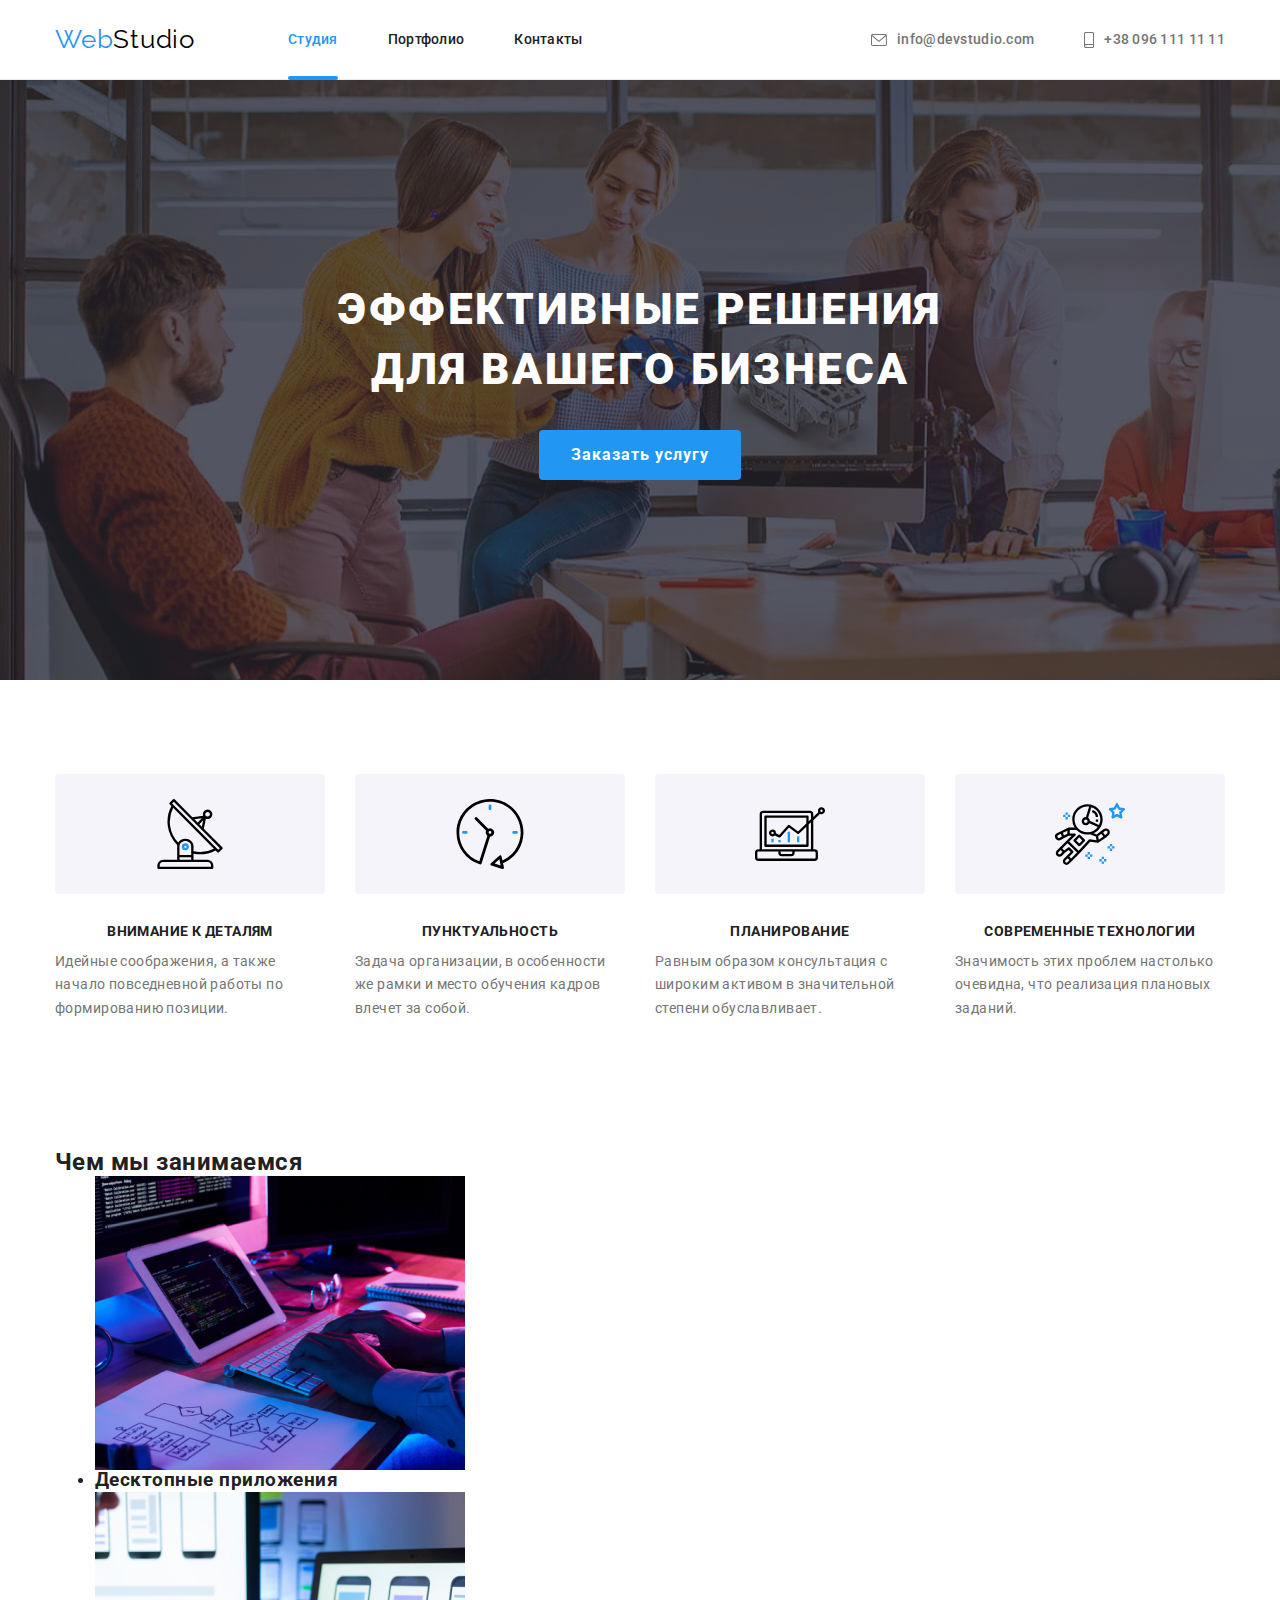
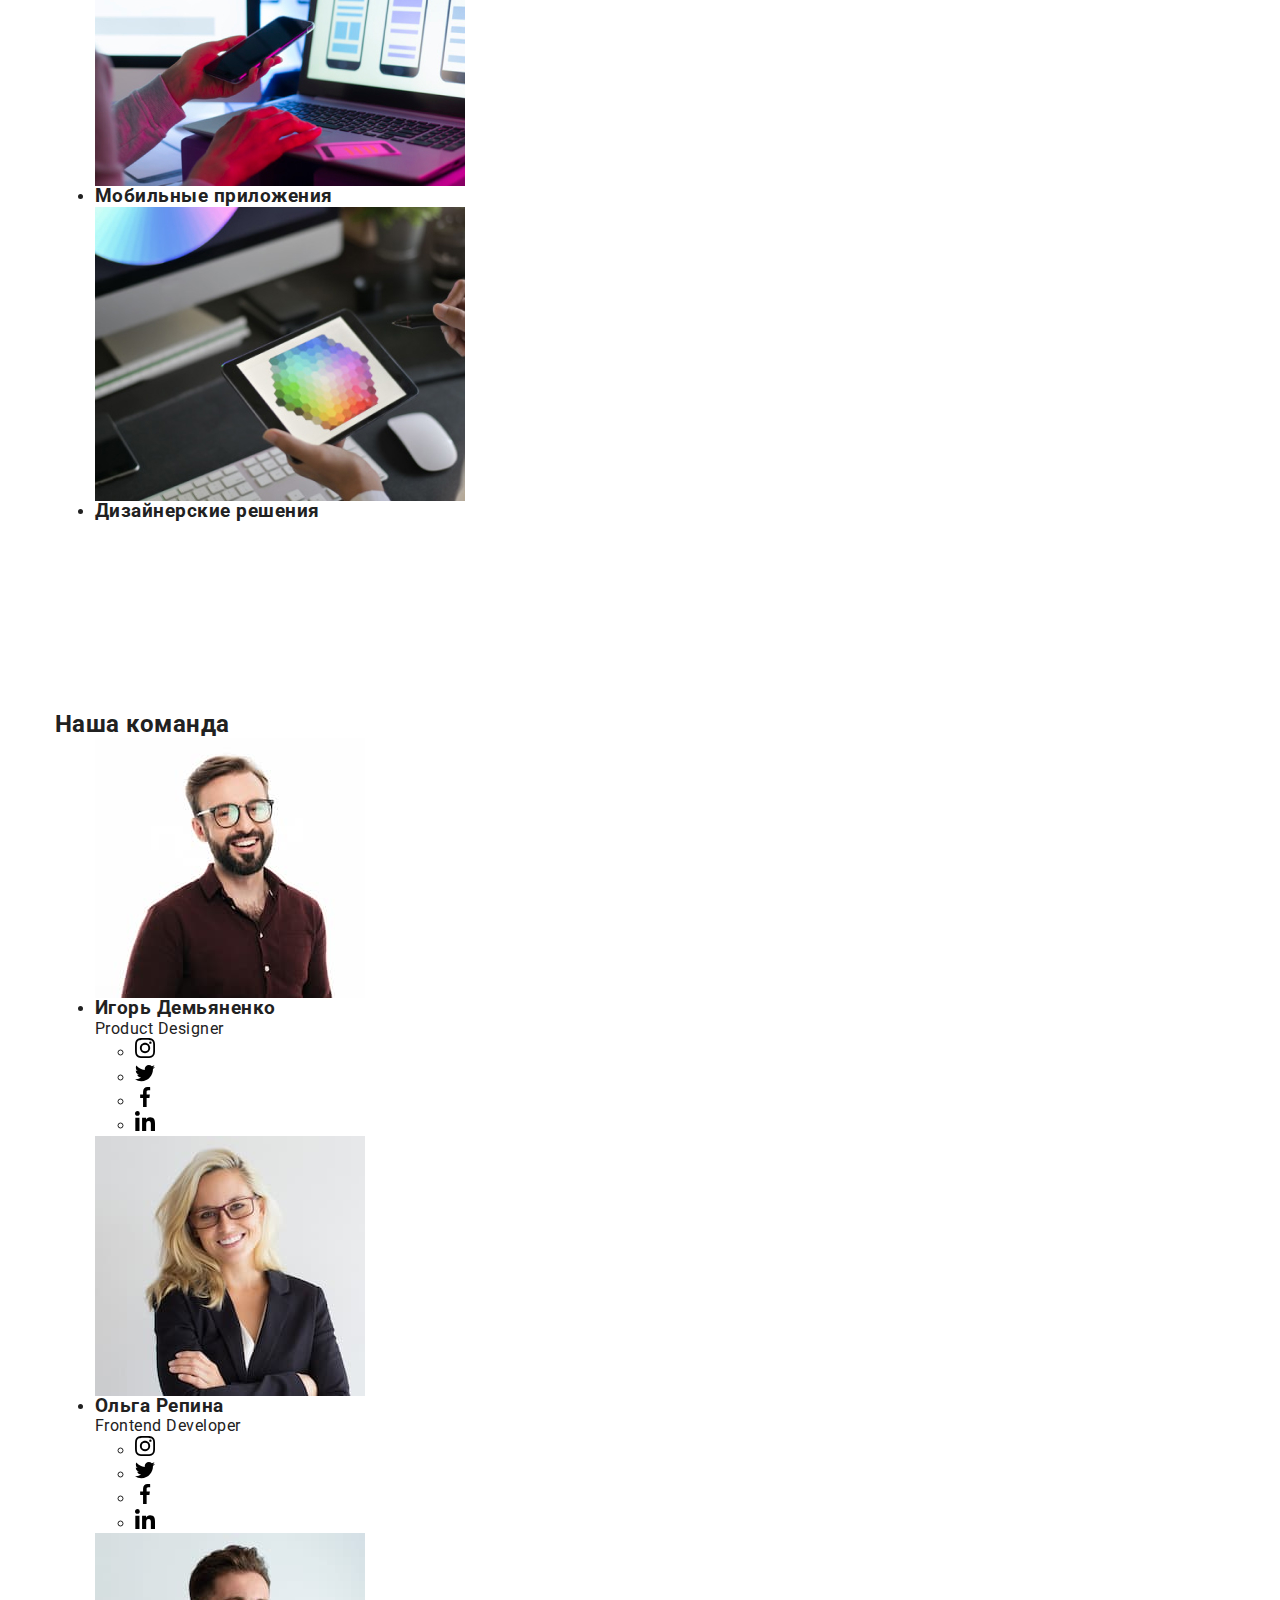
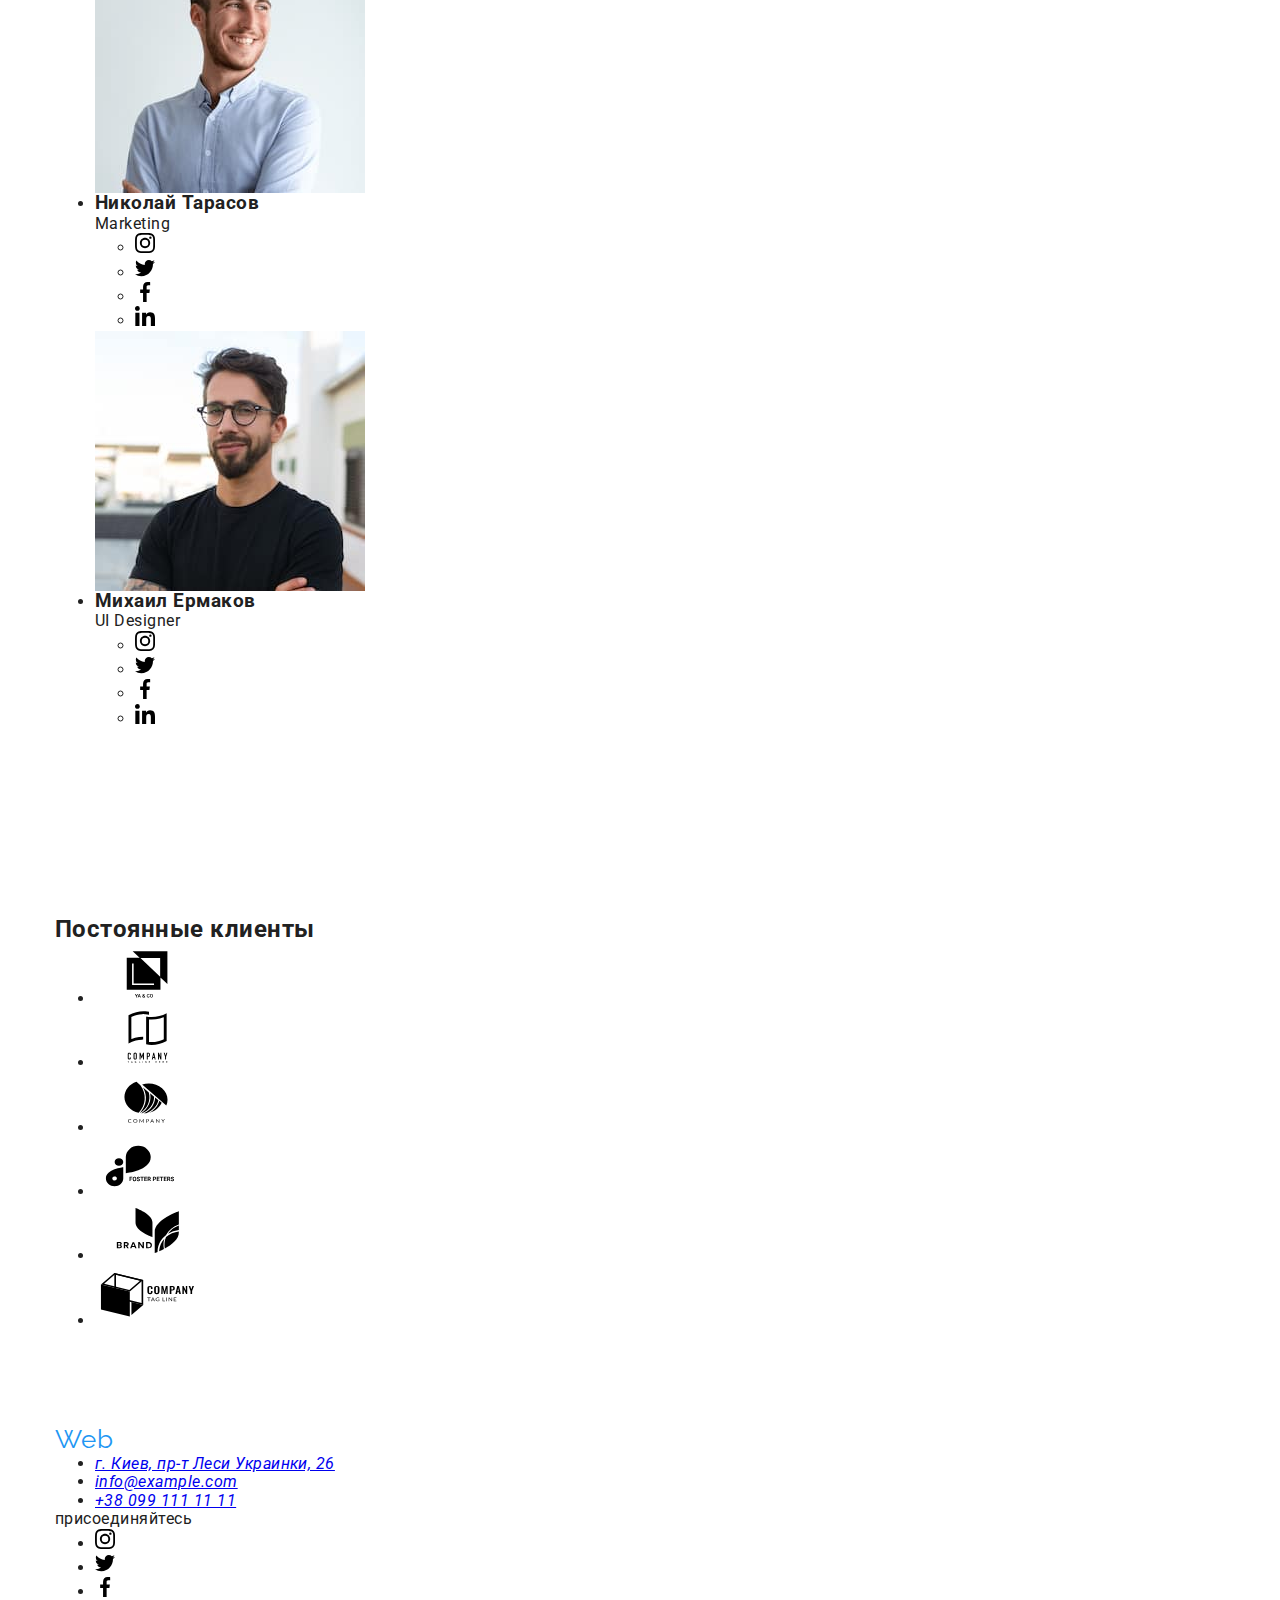
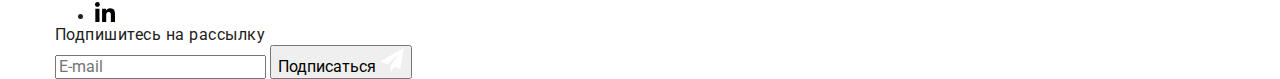
==== commit b67e336d: "checkpoint" ====
--- a/index.html
+++ b/index.html
@@ -102,10 +102,8 @@
     <main>
       <!--Герой-->
       <section class="hero">
-        <div class="hero__wrapper">
-          <h1 class="hero__title">Эффективные решения для вашего бизнеса</h1>
-          <button class="hero__button" type="button" data-modal-open>Заказать услугу</button>
-        </div>
+        <h1 class="hero__title">Эффективные решения для вашего бизнеса</h1>
+        <button class="hero__button" type="button" data-modal-open>Заказать услугу</button>
       </section>
       <!--Особенности-->
       <section class="features section pad-bot">
--- a/css/main.min.css
+++ b/css/main.min.css
@@ -1,2 +1,2 @@
-:root{--primary-text-color: #212121;--secondary-text-color: #757575;--primary-background-color: #ffffff;--secondary-background-color: #f5f4fa;--primary-accent-color: #2196f3;--footer-contacts-color: rgba(255, 255, 255, 0.6);--footer-backgroung-color: #2f303a;--hero-button-hover-color: #188ce8;--gallery-cards-border-color: #eeeeee;--logo-secondary-color: #000000;--header-line-color: #ececec;--hero-gradient-start: rgba(47, 48, 58, 0.58);--hero-gradiet-end: rgba(47, 48, 58, 0.58);--normal-icon-color: #afb1b8;--footer-social-bg: rgba(255, 255, 255, 0.1);--transition-duration: 250ms;--transition-timing-function: cubic-bezier(0.4, 0, 0.2, 1)}.visually-hidden{position:absolute;width:1px;height:1px;margin:-1px;border:0;padding:0;white-space:nowrap;clip-path:inset(100%);clip:rect(0 0 0 0);overflow:hidden}h1,h2,h3,h4,h5,h6,p,ul{margin:0}img{display:block;max-width:100%;height:auto}body{font-family:'Roboto', 'Raleway', sans-serif;font-style:normal;color:var(--primary-text-color);letter-spacing:0.03em;background-color:var(--primary-background-color)}.section{padding-top:60px;padding-bottom:60px;margin-right:auto;margin-left:auto}@media screen and (min-width: 1200px){.section{max-width:1600px;padding-top:94px;padding-bottom:94px}}.container{width:100%;padding-left:15px;padding-right:15px;margin-right:auto;margin-left:auto}@media screen and (min-width: 480px){.container{width:480px}}@media screen and (min-width: 768px){.container{width:768px}}@media screen and (min-width: 1200px){.container{width:1200px}}@media (min-width: 1200px){.pad-bot{padding-bottom:47px}}@media (min-width: 1200px){.pad-top{padding-top:47px}}@media screen and (max-width: 767px){.mobile-menu{position:fixed;top:0;left:0;width:100vw;height:100vh;overflow:auto;background-color:var(--primary-background-color);opacity:0;visibility:hidden;pointer-events:none;transition:opacity 250ms linear, visibility 250ms linear, transform 250ms linear}.mobile-menu.is-open{opacity:1;visibility:visible;pointer-events:auto}.mobile-menu__container{position:relative;padding:48px 83px 48px 40px}.mobile-menu__btn{position:absolute;top:10px;right:15px;background-color:transparent;border:none;padding:0;display:inline-flex;cursor:pointer;transition:fill var(--transition-duration) var(--transition-timing-function)}.mobile-menu__btn:hover,.mobile-menu__btn:focus{fill:var(--primary-accent-color)}.mobile-nav{margin-bottom:302px}.mobile-nav,.mobile-contacts,.mobile-social{padding:0;list-style:none}.mobile-nav__link{font-weight:500;font-size:40px;line-height:1.18;letter-spacing:0.02em;text-decoration:none;color:var(--primary-text-color);transition:color var(--transition-duration) var(--transition-timing-function)}.mobile-nav__link:hover,.mobile-nav__link:focus{color:var(--primary-accent-color)}.mobile-nav__link.current{position:relative;color:var(--primary-accent-color)}.mobile-nav__item:not(:last-child){margin-bottom:32px}.mobile-contacts__item-tel{margin-bottom:32px}.mobile-contacts{margin-bottom:64px}.mobile-contacts__tel{font-weight:500;font-size:34px;line-height:1.18;letter-spacing:0.02em;text-decoration:none;color:var(--primary-accent-color)}.mobile-contacts__mail{font-weight:500;font-size:24px;line-height:1.17;letter-spacing:0.02em;text-decoration:none;color:var(--secondary-text-color)}.mobile-social{display:flex;justify-content:space-between;align-items:center;font-weight:500;font-size:18px;line-height:1.22;letter-spacing:0.02em}.mobile-social__item:not(:last-child){padding-right:10px;border-right:1px solid rgba(33,33,33,0.2)}.mobile-social__link{color:var(--primary-accent-color);text-decoration:none}}@media screen and (min-width: 768px){.mobile-menu{display:none}}.header{max-width:1600px;height:60px;display:flex;margin-left:auto;margin-right:auto;border-bottom:1px solid var(--header-line-color)}.header-wrapper{display:flex;align-items:center;justify-content:space-between}.header__mobile-menu-btn{background-color:transparent;border:none;padding:0;display:inline-flex;cursor:pointer;transition:fill var(--transition-duration) var(--transition-timing-function)}.header__mobile-menu-btn:hover,.header__mobile-menu-btn:focus{fill:var(--primary-accent-color)}@media screen and (min-width: 768px){.header{height:80px}.header-logo{margin-right:88px}.header__mobile-menu-btn{display:none}}@media screen and (min-width: 1200px){.header{max-width:1600px}.header-logo{margin-right:93px}}.nav__list{display:none;padding-left:0;list-style:none}@media screen and (min-width: 768px){.nav{display:flex;align-items:center;height:100%}.nav__list{display:flex}.nav__item:not(:last-child){margin-right:50px}}.nav__link{display:inline-block;padding:32px 0;font-weight:500;font-size:14px;line-height:1.14;letter-spacing:0.02em;text-decoration:none;color:inherit;transition:color var(--transition-duration) var(--transition-timing-function)}.nav__link:hover,.nav__link:focus{color:var(--primary-accent-color)}.nav__link.current{position:relative;color:var(--primary-accent-color)}.nav__link.current::after{content:'';position:absolute;bottom:-1px;width:100%;height:4px;display:block;border-radius:2px;background-color:var(--primary-accent-color)}.contacts{display:none}@media screen and (min-width: 768px){.contacts{display:block;font-weight:500;font-size:12px;line-height:1.17;letter-spacing:0.02em;margin-left:auto;padding-left:0;list-style:none}.contacts__item:not(:last-child){margin-bottom:10px}.contacts__link{display:flex;align-items:center;min-height:18px;text-decoration:none;color:var(--secondary-text-color);transition:color var(--transition-duration) var(--transition-timing-function)}.contacts__link:hover,.contacts__link:focus{color:var(--primary-accent-color)}.contacts__icon{margin-right:10px;fill:currentColor}}@media screen and (min-width: 1200px){.contacts{display:flex;font-size:14px;line-height:1.14}.contacts__item:not(:last-child){margin-bottom:0;margin-right:50px}}.logo{display:flex;height:100%;align-items:center;font-family:'Raleway', sans-serif;font-size:24px;line-height:1.17;color:var(--primary-accent-color);text-decoration:none;letter-spacing:0.03em}.logo__black{color:var(--logo-secondary-color)}.logo__white{color:var(--primary-background-color)}@media screen and (min-width: 1200px){.logo{font-size:26px;line-height:1.19}}.hero{max-width:1600px;margin-left:auto;margin-right:auto;padding-top:200px;padding-bottom:200px;text-align:center;color:var(--primary-background-color);background-color:var(--footer-backgroung-color);background-image:linear-gradient(to right, var(--hero-gradient-start), var(--hero-gradiet-end)),url(../images/herobgi.jpg);background-size:cover}.hero__wrapper{display:block;width:696px;margin:0 auto}.hero__title{margin-bottom:30px;font-weight:900;font-size:44px;line-height:1.36;text-transform:uppercase;letter-spacing:0.06em}.hero__button{padding:10px 32px;border-radius:4px;border:none;font-weight:700;line-height:1.87;color:var(--primary-background-color);letter-spacing:0.06em;background-color:var(--primary-accent-color);cursor:pointer;transition:background-color var(--transition-duration) var(--transition-timing-function),box-shadow var(--transition-duration) var(--transition-timing-function)}.hero__button:hover,.hero__button:focus{background-color:var(--hero-button-hover-color);box-shadow:0px 4px 4px rgba(0,0,0,0.15)}.features__wrapper{height:120px;display:flex;justify-content:center;align-items:center;margin-bottom:30px;border-radius:4px;background-color:var(--secondary-background-color)}.features__list{display:flex;list-style:none;padding-left:0}.features__item{min-width:270px;min-height:251px;flex-basis:calc((100% - 120px) / 4)}.features__item:not(:last-child){margin-right:30px}.features__subtitle{margin-bottom:10px;font-size:14px;line-height:1.14;text-transform:uppercase;letter-spacing:0.03em}.features__text{color:var(--secondary-text-color);font-size:14px;line-height:1.71;letter-spacing:0.03em}.occupations__header{margin-bottom:50px;text-align:center;font-size:36px;line-height:1.17}.occupations__list{display:flex;padding-left:0;list-style:none}.occupations__item{position:relative}.occupations__item:not(:last-child){margin-right:30px}.occupations__description{position:absolute;width:100%;padding:27px 0;color:var(--primary-background-color);font-size:14px;line-height:1.14;text-align:center;letter-spacing:0.03em;text-transform:uppercase;background-color:rgba(47,48,58,0.8);transform:translateY(-70px)}.team{background-color:var(--secondary-background-color)}.team__header{margin-bottom:50px;text-align:center;font-size:36px;line-height:1.17}.team__list{display:flex;padding-left:0;list-style:none}.team__item{min-width:270px;flex-basis:calc((100% - 120px) / 4);border-radius:0px 0px 4px 4px;background-color:var(--primary-background-color);box-shadow:0px 1px 3px rgba(0,0,0,0.12),0px 1px 1px rgba(0,0,0,0.14),0px 2px 1px rgba(0,0,0,0.2)}.team__item:not(:last-child){margin-right:30px}.team__member{margin-bottom:10px;text-align:center;font-weight:500;font-size:16px;line-height:1.18}.team__post{margin-bottom:16px;color:var(--secondary-text-color);font-weight:400;font-size:16px;line-height:1.18;text-align:center}.team__thumb{padding:30px 32px}.social__list{display:flex;padding:0;list-style:none}.social__item:not(:last-child){margin-right:10px}.social__link{width:44px;height:44px;display:flex;justify-content:center;align-items:center;border-radius:50%;outline:none;fill:var(--normal-icon-color);transition:background-color var(--transition-duration) var(--transition-timing-function),fill var(--transition-duration) var(--transition-timing-function)}.social__link:hover,.social__link:focus{fill:var(--primary-background-color);background-color:var(--primary-accent-color)}.clients__header{margin-bottom:50px;font-size:36px;letter-spacing:0.03em;line-height:1.17;text-align:center}.clients__list{display:flex;padding:0;list-style:none}.clients__item:not(:last-child){margin-right:30px}.clients__link{width:170px;height:92px;display:flex;justify-content:center;align-items:center;border:1px solid var(--normal-icon-color);border-radius:4px;outline:none;fill:var(--normal-icon-color);transition:fill var(--transition-duration) var(--transition-timing-function),border var(--transition-duration) var(--transition-timing-function)}.clients__link:hover,.clients__link:focus{fill:var(--primary-accent-color);border:1px solid var(--primary-accent-color)}.filter{display:flex;justify-content:center;padding-left:0;margin-bottom:50px;list-style:none}.filter__item:not(:last-child){margin-right:8px}.filter__button{padding:6px 22px;border:none;border-radius:4px;outline:none;font-weight:500;font-size:16px;line-height:1.62;background-color:var(--secondary-background-color);cursor:pointer;transition:color var(--transition-duration) var(--transition-timing-function),background-color var(--transition-duration) var(--transition-timing-function),box-shadow var(--transition-duration) var(--transition-timing-function)}.filter__button:hover,.filter__button:focus{color:var(--primary-background-color);background-color:var(--primary-accent-color);box-shadow:0px 3px 1px rgba(0,0,0,0.1),0px 1px 2px rgba(0,0,0,0.08),0px 2px 2px rgba(0,0,0,0.12)}.gallery{display:flex;flex-wrap:wrap;margin-bottom:-30px;margin-right:-30px;padding-left:0;list-style:none}.gallery__item{margin-bottom:30px;margin-right:30px;max-width:370px;flex-basis:calc((100% - 90px) / 3)}.gallery__item-header{margin-bottom:4px;font-size:18px;line-height:2;letter-spacing:0.03em}.gallery__item-text{font-size:16px;line-height:1.87;color:var(--secondary-text-color);letter-spacing:0.03em}.gallery__card-thumb{position:relative;overflow:hidden}.gallery__card-description{padding:20px 24px;border-right:1px solid var(--gallery-cards-border-color);border-bottom:1px solid var(--gallery-cards-border-color);border-left:1px solid var(--gallery-cards-border-color)}.gallery__link{display:block;color:inherit;text-decoration:none;outline:none;transition:box-shadow var(--transition-duration) var(--transition-timing-function)}.gallery__link:hover,.gallery__link:focus{box-shadow:0px 1px 1px rgba(0,0,0,0.12),0px 4px 4px rgba(0,0,0,0.06),1px 4px 6px rgba(0,0,0,0.16)}.gallery__overlay{position:absolute;top:0;left:0;width:100%;height:100%;padding:64px 24px;font-size:18px;line-height:1.56;letter-spacing:0.03em;color:var(--primary-background-color);background-color:rgba(33,150,243,0.9);transform:translateY(100%);transition:transform var(--transition-duration) var(--transition-timing-function)}.gallery__link:hover .gallery__overlay,.gallery__link:focus .gallery__overlay{transform:translateY(0)}.footer{max-width:1600px;margin-right:auto;margin-left:auto;padding-top:60px;padding-bottom:60px;letter-spacing:0.03em;background-color:var(--footer-backgroung-color)}.footer-content{display:flex;align-items:baseline}.address-container{margin-right:70px}.footer-logo{display:inline-block;margin-bottom:20px;margin-right:0}.address{font-style:normal;font-size:14px;line-height:1.71;color:var(--primary-background-color);letter-spacing:0.03em}.address__list{list-style:none;padding-left:0}.address__item:not(:last-child){margin-bottom:9px}.address__map{color:inherit;text-decoration:none;transition:color var(--transition-duration) var(--transition-timing-function)}.address__map:hover,.address__map:focus{color:var(--primary-accent-color)}.address__link{text-decoration:none;color:rgba(255,255,255,0.6);transition:color var(--transition-duration) var(--transition-timing-function)}.address__link:hover,.address__link:focus{color:var(--primary-accent-color)}.footer-social__header{margin-bottom:20px;color:var(--primary-background-color);text-transform:uppercase;font-weight:700;font-size:14px;line-height:1.14;letter-spacing:0.03em}.footer-social__list{display:flex;padding-left:0;list-style:none}.footer-social__item:not(:last-child){margin-right:10px}.footer-social__link{width:44px;height:44px;display:flex;justify-content:center;align-items:center;border-radius:50px;outline:none;fill:var(--primary-background-color);background-color:var(--footer-social-bg);transition:fill var(--transition-duration) var(--transition-timing-function),background-color var(--transition-duration) var(--transition-timing-function)}.footer-social__link:hover,.footer-social__link:focus{fill:var(--primary-background-color);background-color:var(--primary-accent-color)}.footer-form-wrapper{margin-left:auto}.subscribe__header{display:inline-block;margin-bottom:20px;color:var(--primary-background-color);text-transform:uppercase;font-weight:700;font-size:14px;line-height:1.14;letter-spacing:0.03em}.subscribe__wrapper{display:flex}.subscribe__input{width:358px;height:50px;padding:0 0 0 16px;margin-right:12px;border:1px solid rgba(255,255,255,0.3);border-radius:4px;color:var(--primary-background-color);background-color:var(--footer-backgroung-color);transition:filter var(--transition-duration) var(--transition-timing-function);cursor:pointer}.subscribe__input:focus{filter:drop-shadow(0px 4px 4px rgba(0,0,0,0.15))}.subscribe__input::placeholder{letter-spacing:0.03em;color:rgba(255,255,255,0.6)}.subscribe__button{position:relative;width:200px;height:50px;padding:0 0 0 29px;border:none;border-radius:4px;font-weight:700;font-size:16px;text-align:start;line-height:1.87;letter-spacing:0.06em;color:var(--primary-background-color);background-color:var(--primary-accent-color);cursor:pointer;transition:background-color var(--transition-duration) var(--transition-timing-function),box-shadow var(--transition-duration) var(--transition-timing-function)}.subscribe__button:hover,.subscribe__button:focus{background-color:var(--hero-button-hover-color);box-shadow:0px 4px 4px rgba(0,0,0,0.15)}.subscribe__icon{position:absolute;top:50%;right:28px;transform:translateY(-50%)}.backdrop{position:fixed;top:0;left:0;height:100vh;width:100vw;z-index:100;background-color:rgba(0,0,0,0.2);transition:opacity 250ms linear, visibility 250ms linear, transform 250ms linear;transform:scale(1)}.is-hidden{opacity:0;visibility:hidden;pointer-events:none;transform:scale(1.2)}.modal{position:absolute;top:50%;left:50%;transform:translate(-50%, -50%);width:528px;height:580px;padding:40px;border-radius:4px;background-color:var(--primary-background-color);box-shadow:0px 1px 3px rgba(0,0,0,0.12),0px 1px 1px rgba(0,0,0,0.14),0px 2px 1px rgba(0,0,0,0.2)}.modal__close-btn{position:absolute;top:8px;right:8px;width:30px;height:30px;padding:0;border:1px solid rgba(0,0,0,0.1);border-radius:50%;background-color:transparent;cursor:pointer;transition:fill var(--transition-duration) var(--transition-timing-function)}.modal__close-btn:hover,.modal__close-btn:focus{fill:var(--primary-accent-color)}.modal-form__header{margin-bottom:12px;font-weight:700;font-size:20px;line-height:1.15;text-align:center;letter-spacing:0.03em}.modal-form__wrapper{margin-bottom:10px}.modal-form__feedback-wrapper{margin-bottom:20px}.modal-form__label{display:block;margin-bottom:4px;font-size:12px;line-height:1.16;letter-spacing:0.01em;color:var(--secondary-text-color)}.modal-form__input-wrapper{position:relative;display:block}.modal-form__input{padding:0 0 0 42px;width:100%;height:40px;border:1px solid rgba(33,33,33,0.2);border-radius:4px;outline:none;transition:border-color var(--transition-duration) var(--transition-timing-function);cursor:pointer}.modal-form__input:focus{border-color:var(--primary-accent-color)}.modal-form__icon{position:absolute;top:50%;left:12px;transform:translateY(-50%);transition:fill var(--transition-duration) var(--transition-timing-function)}.modal-form__input:focus+.modal-form__icon{fill:var(--primary-accent-color)}.modal-form__feedback{resize:none;display:block;padding:12px 16px;width:100%;height:120px;border:1px solid rgba(33,33,33,0.2);border-radius:4px;outline:none;transition:border-color var(--transition-duration) var(--transition-timing-function);cursor:pointer}.modal-form__feedback:focus{border-color:var(--primary-accent-color)}.modal-form__feedback::placeholder{font-size:12px;line-height:1.16;letter-spacing:0.01em;color:rgba(117,117,117,0.5)}.modal-form__policy{position:relative;display:flex;align-items:center;justify-content:center;margin-bottom:30px;font-size:14px;line-height:1.71;letter-spacing:0.03em;color:var(--secondary-text-color)}.modal-form__policy-label{display:flex;align-items:center;user-select:none;-moz-user-select:none;-ms-user-select:none;-o-user-select:none;-webkit-user-select:none}.modal-form__policy-label::before{content:'';display:inline-block;margin-right:8px;width:16px;height:15px;border:2px solid #000000;border-radius:2px;cursor:pointer}.modal-form__checkbox:checked+.modal-form__policy-label::before{background-color:var(--primary-accent-color);background-image:url(../images/icon-check.svg);background-size:contain;background-origin:border-box;border-color:var(--primary-accent-color)}.modal-form__checkbox:focus+.modal-form__policy-label::before{box-shadow:0px 0px 0px 2px rgba(0,0,0,0.75)}.modal-form__policy-link{color:var(--primary-accent-color)}.modal-form__button{width:200px;height:50px;display:block;margin:0 auto;padding:0;border:none;border-radius:4px;font-weight:700;font-size:16px;text-align:center;line-height:1.87;letter-spacing:0.06em;color:var(--primary-background-color);background-color:var(--primary-accent-color);cursor:pointer;transition:background-color var(--transition-duration) var(--transition-timing-function),box-shadow var(--transition-duration) var(--transition-timing-function)}.modal-form__button:hover,.modal-form__button:focus{background-color:var(--hero-button-hover-color);box-shadow:0px 4px 4px rgba(0,0,0,0.15)}
+:root{--primary-text-color: #212121;--secondary-text-color: #757575;--primary-background-color: #ffffff;--secondary-background-color: #f5f4fa;--primary-accent-color: #2196f3;--footer-contacts-color: rgba(255, 255, 255, 0.6);--footer-backgroung-color: #2f303a;--hero-button-hover-color: #188ce8;--gallery-cards-border-color: #eeeeee;--logo-secondary-color: #000000;--header-line-color: #ececec;--hero-gradient-start: rgba(47, 48, 58, 0.58);--hero-gradiet-end: rgba(47, 48, 58, 0.58);--normal-icon-color: #afb1b8;--footer-social-bg: rgba(255, 255, 255, 0.1);--transition-duration: 250ms;--transition-timing-function: cubic-bezier(0.4, 0, 0.2, 1)}.visually-hidden{position:absolute;width:1px;height:1px;margin:-1px;border:0;padding:0;white-space:nowrap;clip-path:inset(100%);clip:rect(0 0 0 0);overflow:hidden}h1,h2,h3,h4,h5,h6,p,ul{margin:0}img{display:block;max-width:100%;height:auto}body{font-family:'Roboto', 'Raleway', sans-serif;font-style:normal;color:var(--primary-text-color);letter-spacing:0.03em;background-color:var(--primary-background-color)}.section{padding-top:60px;padding-bottom:60px;margin-right:auto;margin-left:auto}@media screen and (min-width: 1200px){.section{max-width:1600px;padding-top:94px;padding-bottom:94px}}.container{width:100%;padding-left:15px;padding-right:15px;margin-right:auto;margin-left:auto}@media screen and (min-width: 480px){.container{width:480px}}@media screen and (min-width: 768px){.container{width:768px}}@media screen and (min-width: 1200px){.container{width:1200px}}@media (min-width: 1200px){.pad-bot{padding-bottom:47px}}@media (min-width: 1200px){.pad-top{padding-top:47px}}@media screen and (max-width: 767px){.mobile-menu{position:fixed;top:0;left:0;width:100vw;height:100vh;overflow:auto;background-color:var(--primary-background-color);opacity:0;visibility:hidden;pointer-events:none;transition:opacity 250ms linear, visibility 250ms linear, transform 250ms linear}.mobile-menu.is-open{opacity:1;visibility:visible;pointer-events:auto}.mobile-menu__container{position:relative;padding:48px 83px 48px 40px}.mobile-menu__btn{position:absolute;top:10px;right:15px;background-color:transparent;border:none;padding:0;display:inline-flex;cursor:pointer;transition:fill var(--transition-duration) var(--transition-timing-function)}.mobile-menu__btn:hover,.mobile-menu__btn:focus{fill:var(--primary-accent-color)}.mobile-nav{margin-bottom:302px}.mobile-nav,.mobile-contacts,.mobile-social{padding:0;list-style:none}.mobile-nav__link{font-weight:500;font-size:40px;line-height:1.18;letter-spacing:0.02em;text-decoration:none;color:var(--primary-text-color);transition:color var(--transition-duration) var(--transition-timing-function)}.mobile-nav__link:hover,.mobile-nav__link:focus{color:var(--primary-accent-color)}.mobile-nav__link.current{position:relative;color:var(--primary-accent-color)}.mobile-nav__item:not(:last-child){margin-bottom:32px}.mobile-contacts__item-tel{margin-bottom:32px}.mobile-contacts{margin-bottom:64px}.mobile-contacts__tel{font-weight:500;font-size:34px;line-height:1.18;letter-spacing:0.02em;text-decoration:none;color:var(--primary-accent-color)}.mobile-contacts__mail{font-weight:500;font-size:24px;line-height:1.17;letter-spacing:0.02em;text-decoration:none;color:var(--secondary-text-color)}.mobile-social{display:flex;justify-content:space-between;align-items:center;font-weight:500;font-size:18px;line-height:1.22;letter-spacing:0.02em}.mobile-social__item:not(:last-child){padding-right:10px;border-right:1px solid rgba(33,33,33,0.2)}.mobile-social__link{color:var(--primary-accent-color);text-decoration:none}}@media screen and (min-width: 768px){.mobile-menu{display:none}}.header{max-width:1600px;height:60px;display:flex;margin-left:auto;margin-right:auto;border-bottom:1px solid var(--header-line-color)}.header-wrapper{display:flex;align-items:center;justify-content:space-between}.header__mobile-menu-btn{background-color:transparent;border:none;padding:0;display:inline-flex;cursor:pointer;transition:fill var(--transition-duration) var(--transition-timing-function)}.header__mobile-menu-btn:hover,.header__mobile-menu-btn:focus{fill:var(--primary-accent-color)}@media screen and (min-width: 768px){.header{height:80px}.header-logo{margin-right:88px}.header__mobile-menu-btn{display:none}}@media screen and (min-width: 1200px){.header{max-width:1600px}.header-logo{margin-right:93px}}.nav__list{display:none;padding-left:0;list-style:none}@media screen and (min-width: 768px){.nav{display:flex;align-items:center;height:100%}.nav__list{display:flex}.nav__item:not(:last-child){margin-right:50px}}.nav__link{display:inline-block;padding:32px 0;font-weight:500;font-size:14px;line-height:1.14;letter-spacing:0.02em;text-decoration:none;color:inherit;transition:color var(--transition-duration) var(--transition-timing-function)}.nav__link:hover,.nav__link:focus{color:var(--primary-accent-color)}.nav__link.current{position:relative;color:var(--primary-accent-color)}.nav__link.current::after{content:'';position:absolute;bottom:-1px;width:100%;height:4px;display:block;border-radius:2px;background-color:var(--primary-accent-color)}.contacts{display:none}@media screen and (min-width: 768px){.contacts{display:block;font-weight:500;font-size:12px;line-height:1.17;letter-spacing:0.02em;margin-left:auto;padding-left:0;list-style:none}.contacts__item:not(:last-child){margin-bottom:10px}.contacts__link{display:flex;align-items:center;min-height:18px;text-decoration:none;color:var(--secondary-text-color);transition:color var(--transition-duration) var(--transition-timing-function)}.contacts__link:hover,.contacts__link:focus{color:var(--primary-accent-color)}.contacts__icon{margin-right:10px;fill:currentColor}}@media screen and (min-width: 1200px){.contacts{display:flex;font-size:14px;line-height:1.14}.contacts__item:not(:last-child){margin-bottom:0;margin-right:50px}}.logo{display:flex;height:100%;align-items:center;font-family:'Raleway', sans-serif;font-size:24px;line-height:1.17;color:var(--primary-accent-color);text-decoration:none;letter-spacing:0.03em}.logo__black{color:var(--logo-secondary-color)}.logo__white{color:var(--primary-background-color)}@media screen and (min-width: 1200px){.logo{font-size:26px;line-height:1.19}}.hero{max-width:767px;margin-left:auto;margin-right:auto;padding-top:118px;padding-bottom:118px;text-align:center;color:var(--primary-background-color);background-color:var(--footer-backgroung-color);background-image:linear-gradient(to right, var(--hero-gradient-start), var(--hero-gradiet-end)),url(../images/mob/herobgi.jpg);background-size:cover}.hero__title{max-width:360px;margin:0 auto 30px;font-weight:900;font-size:26px;line-height:1.62;text-transform:uppercase;letter-spacing:0.06em}.hero__button{padding:10px 32px;border-radius:4px;border:none;font-weight:700;line-height:1.87;color:var(--primary-background-color);letter-spacing:0.06em;background-color:var(--primary-accent-color);cursor:pointer;transition:background-color var(--transition-duration) var(--transition-timing-function),box-shadow var(--transition-duration) var(--transition-timing-function)}.hero__button:hover,.hero__button:focus{background-color:var(--hero-button-hover-color);box-shadow:0px 4px 4px rgba(0,0,0,0.15)}@media (min-resolution: 2dppx){.hero{background-image:linear-gradient(to right, var(--hero-gradient-start), var(--hero-gradiet-end)),url(../images/mob/herobgi@2x.jpg)}}@media screen and (min-width: 768px){.hero{background-image:linear-gradient(to right, var(--hero-gradient-start), var(--hero-gradiet-end)),url(../images/tablet/bgi.jpg)}}@media screen and (min-width: 768px) and (min-resolution: 2ddpx){.hero{background-image:linear-gradient(to right, var(--hero-gradient-start), var(--hero-gradiet-end)),url(../images/tablet/bgi@2x.jpg)}}@media screen and (min-width: 1200px){.hero{max-width:1600px;padding-top:200px;padding-bottom:200px;background-image:linear-gradient(to right, var(--hero-gradient-start), var(--hero-gradiet-end)),url(../images/desktop/bgi.jpg)}.hero__title{font-size:44px;line-height:1.36;max-width:696px;margin:0 auto 30px}}@media screen and (min-width: 1200px) and (min-resolution: 2ddpx){.hero{background-image:linear-gradient(to right, var(--hero-gradient-start), var(--hero-gradiet-end)),url(../images/desktop/bgi@2x.jpg)}}.features__wrapper{height:120px;display:flex;justify-content:center;align-items:center;margin-bottom:30px;border-radius:4px;background-color:var(--secondary-background-color)}.features__list{list-style:none;padding-left:0}.features__item:not(:last-child){margin-bottom:30px}.features__subtitle{margin-bottom:10px;text-align:center;font-size:14px;line-height:1.14;text-transform:uppercase;letter-spacing:0.03em}.features__text{color:var(--secondary-text-color);font-size:14px;line-height:1.71;letter-spacing:0.03em}@media screen and (min-width: 1200px){.features__list{display:flex}.features__item{min-width:270px;min-height:251px;flex-basis:calc((100% - 120px) / 4)}.features__item:not(:last-child){margin-right:30px}}@media screen and (max-width: 1199px){.occupations{display:none}}.filter{display:flex;justify-content:center;padding-left:0;margin-bottom:50px;list-style:none}.filter__item:not(:last-child){margin-right:8px}.filter__button{padding:6px 22px;border:none;border-radius:4px;outline:none;font-weight:500;font-size:16px;line-height:1.62;background-color:var(--secondary-background-color);cursor:pointer;transition:color var(--transition-duration) var(--transition-timing-function),background-color var(--transition-duration) var(--transition-timing-function),box-shadow var(--transition-duration) var(--transition-timing-function)}.filter__button:hover,.filter__button:focus{color:var(--primary-background-color);background-color:var(--primary-accent-color);box-shadow:0px 3px 1px rgba(0,0,0,0.1),0px 1px 2px rgba(0,0,0,0.08),0px 2px 2px rgba(0,0,0,0.12)}.gallery{display:flex;flex-wrap:wrap;margin-bottom:-30px;margin-right:-30px;padding-left:0;list-style:none}.gallery__item{margin-bottom:30px;margin-right:30px;max-width:370px;flex-basis:calc((100% - 90px) / 3)}.gallery__item-header{margin-bottom:4px;font-size:18px;line-height:2;letter-spacing:0.03em}.gallery__item-text{font-size:16px;line-height:1.87;color:var(--secondary-text-color);letter-spacing:0.03em}.gallery__card-thumb{position:relative;overflow:hidden}.gallery__card-description{padding:20px 24px;border-right:1px solid var(--gallery-cards-border-color);border-bottom:1px solid var(--gallery-cards-border-color);border-left:1px solid var(--gallery-cards-border-color)}.gallery__link{display:block;color:inherit;text-decoration:none;outline:none;transition:box-shadow var(--transition-duration) var(--transition-timing-function)}.gallery__link:hover,.gallery__link:focus{box-shadow:0px 1px 1px rgba(0,0,0,0.12),0px 4px 4px rgba(0,0,0,0.06),1px 4px 6px rgba(0,0,0,0.16)}.gallery__overlay{position:absolute;top:0;left:0;width:100%;height:100%;padding:64px 24px;font-size:18px;line-height:1.56;letter-spacing:0.03em;color:var(--primary-background-color);background-color:rgba(33,150,243,0.9);transform:translateY(100%);transition:transform var(--transition-duration) var(--transition-timing-function)}.gallery__link:hover .gallery__overlay,.gallery__link:focus .gallery__overlay{transform:translateY(0)}.backdrop{position:fixed;top:0;left:0;height:100vh;width:100vw;z-index:100;background-color:rgba(0,0,0,0.2);transition:opacity 250ms linear, visibility 250ms linear, transform 250ms linear;transform:scale(1);overflow-y:scroll}.is-hidden{opacity:0;visibility:hidden;pointer-events:none;transform:scale(1.2)}.modal{position:absolute;top:50%;left:50%;transform:translate(-50%, -50%);width:528px;height:580px;padding:40px;border-radius:4px;background-color:var(--primary-background-color);box-shadow:0px 1px 3px rgba(0,0,0,0.12),0px 1px 1px rgba(0,0,0,0.14),0px 2px 1px rgba(0,0,0,0.2)}.modal__close-btn{position:absolute;top:8px;right:8px;width:30px;height:30px;padding:0;border:1px solid rgba(0,0,0,0.1);border-radius:50%;background-color:transparent;cursor:pointer;transition:fill var(--transition-duration) var(--transition-timing-function)}.modal__close-btn:hover,.modal__close-btn:focus{fill:var(--primary-accent-color)}.modal-form__header{margin-bottom:12px;font-weight:700;font-size:20px;line-height:1.15;text-align:center;letter-spacing:0.03em}.modal-form__wrapper{margin-bottom:10px}.modal-form__feedback-wrapper{margin-bottom:20px}.modal-form__label{display:block;margin-bottom:4px;font-size:12px;line-height:1.16;letter-spacing:0.01em;color:var(--secondary-text-color)}.modal-form__input-wrapper{position:relative;display:block}.modal-form__input{padding:0 0 0 42px;width:100%;height:40px;border:1px solid rgba(33,33,33,0.2);border-radius:4px;outline:none;transition:border-color var(--transition-duration) var(--transition-timing-function);cursor:pointer}.modal-form__input:focus{border-color:var(--primary-accent-color)}.modal-form__icon{position:absolute;top:50%;left:12px;transform:translateY(-50%);transition:fill var(--transition-duration) var(--transition-timing-function)}.modal-form__input:focus+.modal-form__icon{fill:var(--primary-accent-color)}.modal-form__feedback{resize:none;display:block;padding:12px 16px;width:100%;height:120px;border:1px solid rgba(33,33,33,0.2);border-radius:4px;outline:none;transition:border-color var(--transition-duration) var(--transition-timing-function);cursor:pointer}.modal-form__feedback:focus{border-color:var(--primary-accent-color)}.modal-form__feedback::placeholder{font-size:12px;line-height:1.16;letter-spacing:0.01em;color:rgba(117,117,117,0.5)}.modal-form__policy{position:relative;display:flex;align-items:center;justify-content:center;margin-bottom:30px;font-size:14px;line-height:1.71;letter-spacing:0.03em;color:var(--secondary-text-color)}.modal-form__policy-label{display:flex;align-items:center;user-select:none;-moz-user-select:none;-ms-user-select:none;-o-user-select:none;-webkit-user-select:none}.modal-form__policy-label::before{content:'';display:inline-block;margin-right:8px;width:16px;height:15px;border:2px solid #000000;border-radius:2px;cursor:pointer}.modal-form__checkbox:checked+.modal-form__policy-label::before{background-color:var(--primary-accent-color);background-image:url(../images/icon-check.svg);background-size:contain;background-origin:border-box;border-color:var(--primary-accent-color)}.modal-form__checkbox:focus+.modal-form__policy-label::before{box-shadow:0px 0px 0px 2px rgba(0,0,0,0.75)}.modal-form__policy-link{color:var(--primary-accent-color)}.modal-form__button{width:200px;height:50px;display:block;margin:0 auto;padding:0;border:none;border-radius:4px;font-weight:700;font-size:16px;text-align:center;line-height:1.87;letter-spacing:0.06em;color:var(--primary-background-color);background-color:var(--primary-accent-color);cursor:pointer;transition:background-color var(--transition-duration) var(--transition-timing-function),box-shadow var(--transition-duration) var(--transition-timing-function)}.modal-form__button:hover,.modal-form__button:focus{background-color:var(--hero-button-hover-color);box-shadow:0px 4px 4px rgba(0,0,0,0.15)}
 /*# sourceMappingURL=main.min.css.map */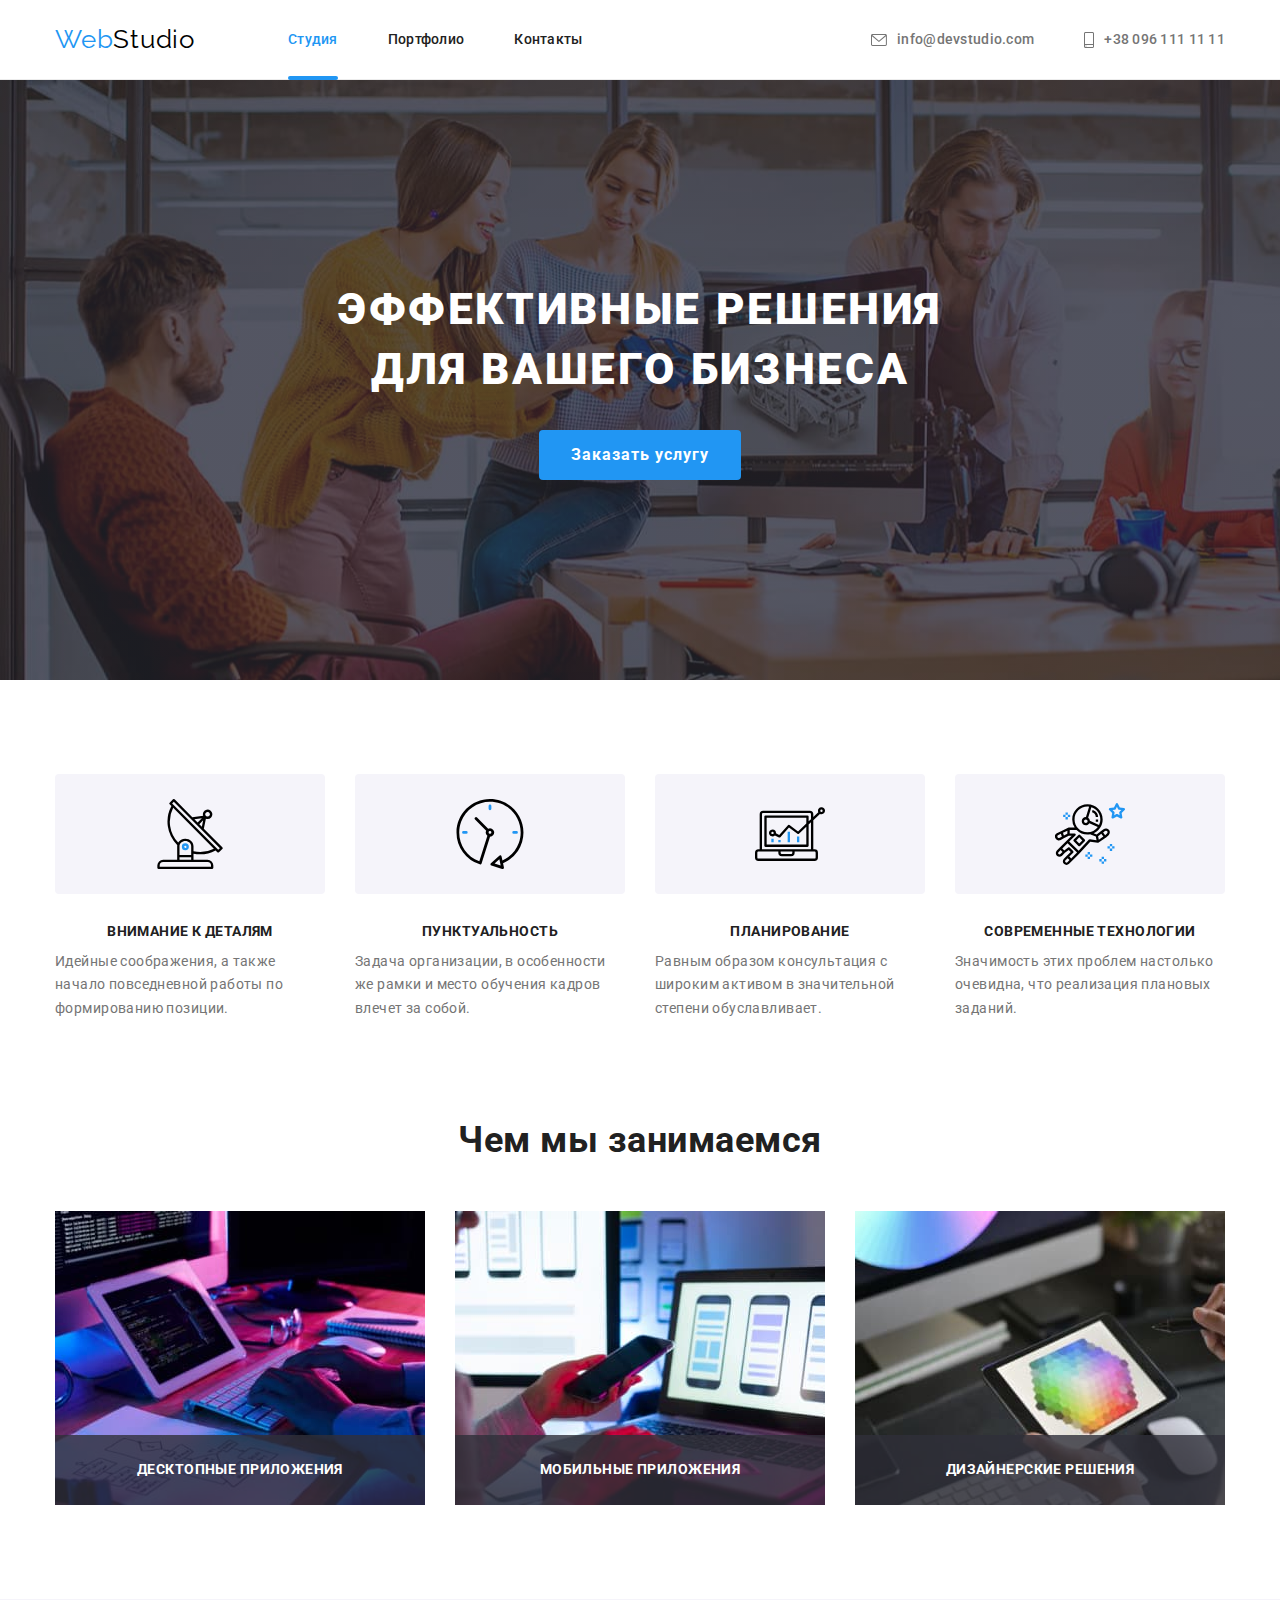
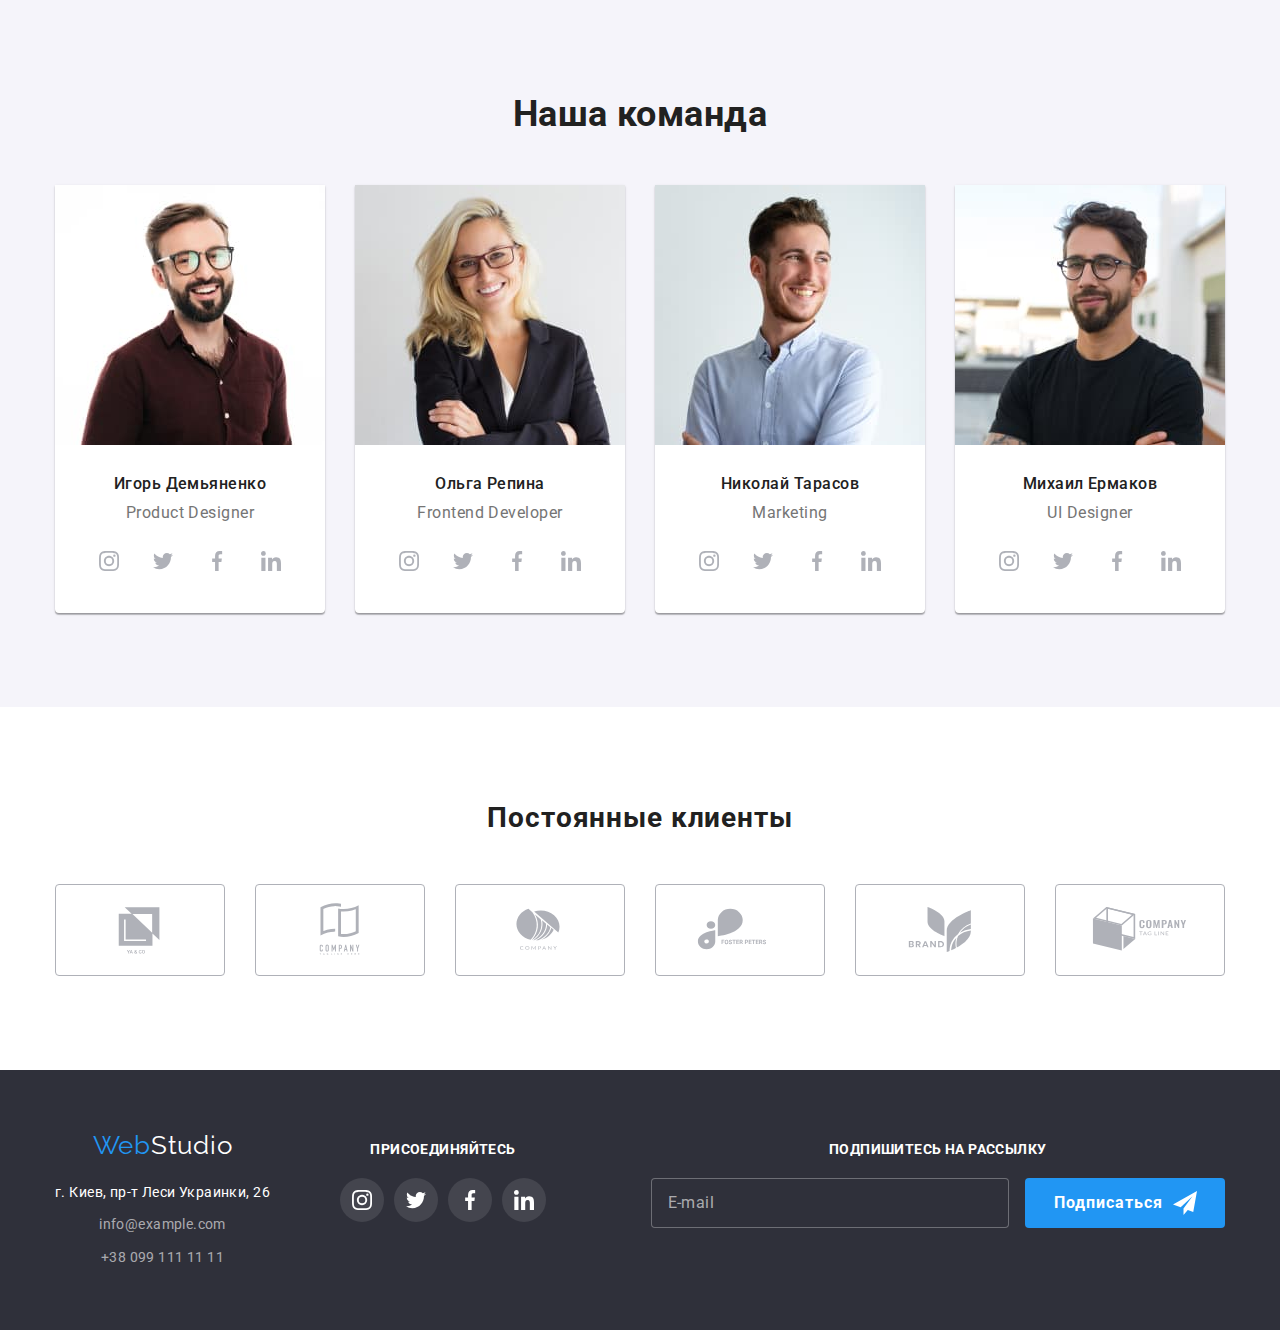
==== commit 62b828d8: "index" ====
--- a/index.html
+++ b/index.html
@@ -163,17 +163,35 @@
           <h2 class="occupations__header">Чем мы занимаемся</h2>
           <ul class="occupations__list">
             <li class="occupations__item">
-              <img src="./images/1.jpg" alt="Разработчик набирает код" width="370" height="294" />
+              <picture>
+                <source
+                  srcset="./images/desktop/1.jpg 1x, ./images/desktop/1@2x.jpg 2x"
+                  media="(min-width: 1200px)"
+                />
+                <img src="./images/desktop/1.jpg" alt="Разработчик набирает код" />
+              </picture>
               <h3 class="occupations__description">Десктопные приложения</h3>
             </li>
 
             <li class="occupations__item">
-              <img src="./images/2.jpg" alt="Разработка приложения" width="370" height="294" />
+              <picture>
+                <source
+                  srcset="./images/desktop/2.jpg 1x, ./images/desktop/2@2x.jpg 2x"
+                  media="(min-width: 1200px)"
+                />
+                <img src="./images/desktop/2.jpg" alt="Разработчик набирает код" />
+              </picture>
               <h3 class="occupations__description">Мобильные приложения</h3>
             </li>
 
             <li class="occupations__item">
-              <img src="./images/3.jpg" alt="Дизайнер с планшетом" width="370" height="294" />
+              <picture>
+                <source
+                  srcset="./images/desktop/3.jpg 1x, ./images/desktop/3@2x.jpg 2x"
+                  media="(min-width: 1200px)"
+                />
+                <img src="./images/desktop/3.jpg" alt="Разработчик набирает код" />
+              </picture>
               <h3 class="occupations__description">Дизайнерские решения</h3>
             </li>
           </ul>
@@ -185,7 +203,21 @@
           <h2 class="team__header">Наша команда</h2>
           <ul class="team__list">
             <li class="team__item">
-              <img src="./images/demyanenko.jpg" alt="Игорь Демьяненко" width="270" height="260" />
+              <picture>
+                <source
+                  media="(max-width: 767px)"
+                  srcset="./images/mob/demyanenko.jpg 1x, ./images/mob/demyanenko@2x.jpg 2x"
+                />
+                <source
+                  media="(max-width: 1199px)"
+                  srcset="./images/tablet/demyanenko.jpg 1x, ./images/tablet/demyanenko@2x.jpg 2x"
+                />
+                <source
+                  media="(min-width: 1200px)"
+                  srcset="./images/desktop/demyanenko.jpg 1x, ./images/desktop/demyanenko@2x.jpg 2x"
+                />
+                <img src="#" alt="Игорь Демьяненко" />
+              </picture>
               <div class="team__thumb">
                 <h3 class="team__member">Игорь Демьяненко</h3>
                 <p class="team__post" lang="en">Product Designer</p>
@@ -223,7 +255,21 @@
             </li>
 
             <li class="team__item">
-              <img src="./images/repina.jpg" alt="Ольга Репина" width="270" height="260" />
+              <picture>
+                <source
+                  media="(max-width: 767px)"
+                  srcset="./images/mob/repina.jpg 1x, ./images/mob/repina@2x.jpg 2x"
+                />
+                <source
+                  media="(max-width: 1199px)"
+                  srcset="./images/tablet/repina.jpg 1x, ./images/tablet/repina@2x.jpg 2x"
+                />
+                <source
+                  media="(min-width: 1200px)"
+                  srcset="./images/desktop/repina.jpg 1x, ./images/desktop/repina@2x.jpg 2x"
+                />
+                <img src="#" alt="Ольга Репина" />
+              </picture>
               <div class="team__thumb">
                 <h3 class="team__member">Ольга Репина</h3>
                 <p class="team__post" lang="en">Frontend Developer</p>
@@ -261,7 +307,21 @@
             </li>
 
             <li class="team__item">
-              <img src="./images/tarasov.jpg" alt="Николай Тарасов" width="270" height="260" />
+              <picture>
+                <source
+                  media="(max-width: 767px)"
+                  srcset="./images/mob/tarasov.jpg 1x, ./images/mob/tarasov@2x.jpg 2x"
+                />
+                <source
+                  media="(max-width: 1199px)"
+                  srcset="./images/tablet/tarasov.jpg 1x, ./images/tablet/tarasov@2x.jpg 2x"
+                />
+                <source
+                  media="(min-width: 1200px)"
+                  srcset="./images/desktop/tarasov.jpg 1x, ./images/desktop/tarasov@2x.jpg 2x"
+                />
+                <img src="#" alt="Николай Тарасов" />
+              </picture>
               <div class="team__thumb">
                 <h3 class="team__member">Николай Тарасов</h3>
                 <p class="team__post" lang="en">Marketing</p>
@@ -299,7 +359,21 @@
             </li>
 
             <li class="team__item">
-              <img src="./images/ermakov.jpg" alt="Михаил Ермаков" width="270" height="260" />
+              <picture>
+                <source
+                  media="(max-width: 767px)"
+                  srcset="./images/mob/ermakov.jpg 1x, ./images/mob/ermakov@2x.jpg 2x"
+                />
+                <source
+                  media="(max-width: 1199px)"
+                  srcset="./images/tablet/ermakov.jpg 1x, ./images/tablet/ermakov@2x.jpg 2x"
+                />
+                <source
+                  media="(min-width: 1200px)"
+                  srcset="./images/desktop/ermakov.jpg 1x, ./images/desktop/ermakov@2x.jpg 2x"
+                />
+                <img src="#" alt="Михаил Ермаков" />
+              </picture>
               <div class="team__thumb">
                 <h3 class="team__member">Михаил Ермаков</h3>
                 <p class="team__post" lang="en">UI Designer</p>
--- a/css/main.min.css
+++ b/css/main.min.css
@@ -1,2 +1,2 @@
-:root{--primary-text-color: #212121;--secondary-text-color: #757575;--primary-background-color: #ffffff;--secondary-background-color: #f5f4fa;--primary-accent-color: #2196f3;--footer-contacts-color: rgba(255, 255, 255, 0.6);--footer-backgroung-color: #2f303a;--hero-button-hover-color: #188ce8;--gallery-cards-border-color: #eeeeee;--logo-secondary-color: #000000;--header-line-color: #ececec;--hero-gradient-start: rgba(47, 48, 58, 0.58);--hero-gradiet-end: rgba(47, 48, 58, 0.58);--normal-icon-color: #afb1b8;--footer-social-bg: rgba(255, 255, 255, 0.1);--transition-duration: 250ms;--transition-timing-function: cubic-bezier(0.4, 0, 0.2, 1)}.visually-hidden{position:absolute;width:1px;height:1px;margin:-1px;border:0;padding:0;white-space:nowrap;clip-path:inset(100%);clip:rect(0 0 0 0);overflow:hidden}h1,h2,h3,h4,h5,h6,p,ul{margin:0}img{display:block;max-width:100%;height:auto}body{font-family:'Roboto', 'Raleway', sans-serif;font-style:normal;color:var(--primary-text-color);letter-spacing:0.03em;background-color:var(--primary-background-color)}.section{padding-top:60px;padding-bottom:60px;margin-right:auto;margin-left:auto}@media screen and (min-width: 1200px){.section{max-width:1600px;padding-top:94px;padding-bottom:94px}}.container{width:100%;padding-left:15px;padding-right:15px;margin-right:auto;margin-left:auto}@media screen and (min-width: 480px){.container{width:480px}}@media screen and (min-width: 768px){.container{width:768px}}@media screen and (min-width: 1200px){.container{width:1200px}}@media (min-width: 1200px){.pad-bot{padding-bottom:47px}}@media (min-width: 1200px){.pad-top{padding-top:47px}}@media screen and (max-width: 767px){.mobile-menu{position:fixed;top:0;left:0;width:100vw;height:100vh;overflow:auto;background-color:var(--primary-background-color);opacity:0;visibility:hidden;pointer-events:none;transition:opacity 250ms linear, visibility 250ms linear, transform 250ms linear}.mobile-menu.is-open{opacity:1;visibility:visible;pointer-events:auto}.mobile-menu__container{position:relative;padding:48px 83px 48px 40px}.mobile-menu__btn{position:absolute;top:10px;right:15px;background-color:transparent;border:none;padding:0;display:inline-flex;cursor:pointer;transition:fill var(--transition-duration) var(--transition-timing-function)}.mobile-menu__btn:hover,.mobile-menu__btn:focus{fill:var(--primary-accent-color)}.mobile-nav{margin-bottom:302px}.mobile-nav,.mobile-contacts,.mobile-social{padding:0;list-style:none}.mobile-nav__link{font-weight:500;font-size:40px;line-height:1.18;letter-spacing:0.02em;text-decoration:none;color:var(--primary-text-color);transition:color var(--transition-duration) var(--transition-timing-function)}.mobile-nav__link:hover,.mobile-nav__link:focus{color:var(--primary-accent-color)}.mobile-nav__link.current{position:relative;color:var(--primary-accent-color)}.mobile-nav__item:not(:last-child){margin-bottom:32px}.mobile-contacts__item-tel{margin-bottom:32px}.mobile-contacts{margin-bottom:64px}.mobile-contacts__tel{font-weight:500;font-size:34px;line-height:1.18;letter-spacing:0.02em;text-decoration:none;color:var(--primary-accent-color)}.mobile-contacts__mail{font-weight:500;font-size:24px;line-height:1.17;letter-spacing:0.02em;text-decoration:none;color:var(--secondary-text-color)}.mobile-social{display:flex;justify-content:space-between;align-items:center;font-weight:500;font-size:18px;line-height:1.22;letter-spacing:0.02em}.mobile-social__item:not(:last-child){padding-right:10px;border-right:1px solid rgba(33,33,33,0.2)}.mobile-social__link{color:var(--primary-accent-color);text-decoration:none}}@media screen and (min-width: 768px){.mobile-menu{display:none}}.header{max-width:1600px;height:60px;display:flex;margin-left:auto;margin-right:auto;border-bottom:1px solid var(--header-line-color)}.header-wrapper{display:flex;align-items:center;justify-content:space-between}.header__mobile-menu-btn{background-color:transparent;border:none;padding:0;display:inline-flex;cursor:pointer;transition:fill var(--transition-duration) var(--transition-timing-function)}.header__mobile-menu-btn:hover,.header__mobile-menu-btn:focus{fill:var(--primary-accent-color)}@media screen and (min-width: 768px){.header{height:80px}.header-logo{margin-right:88px}.header__mobile-menu-btn{display:none}}@media screen and (min-width: 1200px){.header{max-width:1600px}.header-logo{margin-right:93px}}.nav__list{display:none;padding-left:0;list-style:none}@media screen and (min-width: 768px){.nav{display:flex;align-items:center;height:100%}.nav__list{display:flex}.nav__item:not(:last-child){margin-right:50px}}.nav__link{display:inline-block;padding:32px 0;font-weight:500;font-size:14px;line-height:1.14;letter-spacing:0.02em;text-decoration:none;color:inherit;transition:color var(--transition-duration) var(--transition-timing-function)}.nav__link:hover,.nav__link:focus{color:var(--primary-accent-color)}.nav__link.current{position:relative;color:var(--primary-accent-color)}.nav__link.current::after{content:'';position:absolute;bottom:-1px;width:100%;height:4px;display:block;border-radius:2px;background-color:var(--primary-accent-color)}.contacts{display:none}@media screen and (min-width: 768px){.contacts{display:block;font-weight:500;font-size:12px;line-height:1.17;letter-spacing:0.02em;margin-left:auto;padding-left:0;list-style:none}.contacts__item:not(:last-child){margin-bottom:10px}.contacts__link{display:flex;align-items:center;min-height:18px;text-decoration:none;color:var(--secondary-text-color);transition:color var(--transition-duration) var(--transition-timing-function)}.contacts__link:hover,.contacts__link:focus{color:var(--primary-accent-color)}.contacts__icon{margin-right:10px;fill:currentColor}}@media screen and (min-width: 1200px){.contacts{display:flex;font-size:14px;line-height:1.14}.contacts__item:not(:last-child){margin-bottom:0;margin-right:50px}}.logo{display:flex;height:100%;align-items:center;font-family:'Raleway', sans-serif;font-size:24px;line-height:1.17;color:var(--primary-accent-color);text-decoration:none;letter-spacing:0.03em}.logo__black{color:var(--logo-secondary-color)}.logo__white{color:var(--primary-background-color)}@media screen and (min-width: 1200px){.logo{font-size:26px;line-height:1.19}}.hero{max-width:767px;margin-left:auto;margin-right:auto;padding-top:118px;padding-bottom:118px;text-align:center;color:var(--primary-background-color);background-color:var(--footer-backgroung-color);background-image:linear-gradient(to right, var(--hero-gradient-start), var(--hero-gradiet-end)),url(../images/mob/herobgi.jpg);background-size:cover}.hero__title{max-width:360px;margin:0 auto 30px;font-weight:900;font-size:26px;line-height:1.62;text-transform:uppercase;letter-spacing:0.06em}.hero__button{padding:10px 32px;border-radius:4px;border:none;font-weight:700;line-height:1.87;color:var(--primary-background-color);letter-spacing:0.06em;background-color:var(--primary-accent-color);cursor:pointer;transition:background-color var(--transition-duration) var(--transition-timing-function),box-shadow var(--transition-duration) var(--transition-timing-function)}.hero__button:hover,.hero__button:focus{background-color:var(--hero-button-hover-color);box-shadow:0px 4px 4px rgba(0,0,0,0.15)}@media (min-resolution: 2dppx){.hero{background-image:linear-gradient(to right, var(--hero-gradient-start), var(--hero-gradiet-end)),url(../images/mob/herobgi@2x.jpg)}}@media screen and (min-width: 768px){.hero{background-image:linear-gradient(to right, var(--hero-gradient-start), var(--hero-gradiet-end)),url(../images/tablet/bgi.jpg)}}@media screen and (min-width: 768px) and (min-resolution: 2ddpx){.hero{background-image:linear-gradient(to right, var(--hero-gradient-start), var(--hero-gradiet-end)),url(../images/tablet/bgi@2x.jpg)}}@media screen and (min-width: 1200px){.hero{max-width:1600px;padding-top:200px;padding-bottom:200px;background-image:linear-gradient(to right, var(--hero-gradient-start), var(--hero-gradiet-end)),url(../images/desktop/bgi.jpg)}.hero__title{font-size:44px;line-height:1.36;max-width:696px;margin:0 auto 30px}}@media screen and (min-width: 1200px) and (min-resolution: 2ddpx){.hero{background-image:linear-gradient(to right, var(--hero-gradient-start), var(--hero-gradiet-end)),url(../images/desktop/bgi@2x.jpg)}}.features__wrapper{height:120px;display:flex;justify-content:center;align-items:center;margin-bottom:30px;border-radius:4px;background-color:var(--secondary-background-color)}.features__list{list-style:none;padding-left:0}.features__item:not(:last-child){margin-bottom:30px}.features__subtitle{margin-bottom:10px;text-align:center;font-size:14px;line-height:1.14;text-transform:uppercase;letter-spacing:0.03em}.features__text{color:var(--secondary-text-color);font-size:14px;line-height:1.71;letter-spacing:0.03em}@media screen and (min-width: 1200px){.features__list{display:flex}.features__item{min-width:270px;min-height:251px;flex-basis:calc((100% - 120px) / 4)}.features__item:not(:last-child){margin-right:30px}}@media screen and (max-width: 1199px){.occupations{display:none}}.filter{display:flex;justify-content:center;padding-left:0;margin-bottom:50px;list-style:none}.filter__item:not(:last-child){margin-right:8px}.filter__button{padding:6px 22px;border:none;border-radius:4px;outline:none;font-weight:500;font-size:16px;line-height:1.62;background-color:var(--secondary-background-color);cursor:pointer;transition:color var(--transition-duration) var(--transition-timing-function),background-color var(--transition-duration) var(--transition-timing-function),box-shadow var(--transition-duration) var(--transition-timing-function)}.filter__button:hover,.filter__button:focus{color:var(--primary-background-color);background-color:var(--primary-accent-color);box-shadow:0px 3px 1px rgba(0,0,0,0.1),0px 1px 2px rgba(0,0,0,0.08),0px 2px 2px rgba(0,0,0,0.12)}.gallery{display:flex;flex-wrap:wrap;margin-bottom:-30px;margin-right:-30px;padding-left:0;list-style:none}.gallery__item{margin-bottom:30px;margin-right:30px;max-width:370px;flex-basis:calc((100% - 90px) / 3)}.gallery__item-header{margin-bottom:4px;font-size:18px;line-height:2;letter-spacing:0.03em}.gallery__item-text{font-size:16px;line-height:1.87;color:var(--secondary-text-color);letter-spacing:0.03em}.gallery__card-thumb{position:relative;overflow:hidden}.gallery__card-description{padding:20px 24px;border-right:1px solid var(--gallery-cards-border-color);border-bottom:1px solid var(--gallery-cards-border-color);border-left:1px solid var(--gallery-cards-border-color)}.gallery__link{display:block;color:inherit;text-decoration:none;outline:none;transition:box-shadow var(--transition-duration) var(--transition-timing-function)}.gallery__link:hover,.gallery__link:focus{box-shadow:0px 1px 1px rgba(0,0,0,0.12),0px 4px 4px rgba(0,0,0,0.06),1px 4px 6px rgba(0,0,0,0.16)}.gallery__overlay{position:absolute;top:0;left:0;width:100%;height:100%;padding:64px 24px;font-size:18px;line-height:1.56;letter-spacing:0.03em;color:var(--primary-background-color);background-color:rgba(33,150,243,0.9);transform:translateY(100%);transition:transform var(--transition-duration) var(--transition-timing-function)}.gallery__link:hover .gallery__overlay,.gallery__link:focus .gallery__overlay{transform:translateY(0)}.backdrop{position:fixed;top:0;left:0;height:100vh;width:100vw;z-index:100;background-color:rgba(0,0,0,0.2);transition:opacity 250ms linear, visibility 250ms linear, transform 250ms linear;transform:scale(1);overflow-y:scroll}.is-hidden{opacity:0;visibility:hidden;pointer-events:none;transform:scale(1.2)}.modal{position:absolute;top:50%;left:50%;transform:translate(-50%, -50%);width:528px;height:580px;padding:40px;border-radius:4px;background-color:var(--primary-background-color);box-shadow:0px 1px 3px rgba(0,0,0,0.12),0px 1px 1px rgba(0,0,0,0.14),0px 2px 1px rgba(0,0,0,0.2)}.modal__close-btn{position:absolute;top:8px;right:8px;width:30px;height:30px;padding:0;border:1px solid rgba(0,0,0,0.1);border-radius:50%;background-color:transparent;cursor:pointer;transition:fill var(--transition-duration) var(--transition-timing-function)}.modal__close-btn:hover,.modal__close-btn:focus{fill:var(--primary-accent-color)}.modal-form__header{margin-bottom:12px;font-weight:700;font-size:20px;line-height:1.15;text-align:center;letter-spacing:0.03em}.modal-form__wrapper{margin-bottom:10px}.modal-form__feedback-wrapper{margin-bottom:20px}.modal-form__label{display:block;margin-bottom:4px;font-size:12px;line-height:1.16;letter-spacing:0.01em;color:var(--secondary-text-color)}.modal-form__input-wrapper{position:relative;display:block}.modal-form__input{padding:0 0 0 42px;width:100%;height:40px;border:1px solid rgba(33,33,33,0.2);border-radius:4px;outline:none;transition:border-color var(--transition-duration) var(--transition-timing-function);cursor:pointer}.modal-form__input:focus{border-color:var(--primary-accent-color)}.modal-form__icon{position:absolute;top:50%;left:12px;transform:translateY(-50%);transition:fill var(--transition-duration) var(--transition-timing-function)}.modal-form__input:focus+.modal-form__icon{fill:var(--primary-accent-color)}.modal-form__feedback{resize:none;display:block;padding:12px 16px;width:100%;height:120px;border:1px solid rgba(33,33,33,0.2);border-radius:4px;outline:none;transition:border-color var(--transition-duration) var(--transition-timing-function);cursor:pointer}.modal-form__feedback:focus{border-color:var(--primary-accent-color)}.modal-form__feedback::placeholder{font-size:12px;line-height:1.16;letter-spacing:0.01em;color:rgba(117,117,117,0.5)}.modal-form__policy{position:relative;display:flex;align-items:center;justify-content:center;margin-bottom:30px;font-size:14px;line-height:1.71;letter-spacing:0.03em;color:var(--secondary-text-color)}.modal-form__policy-label{display:flex;align-items:center;user-select:none;-moz-user-select:none;-ms-user-select:none;-o-user-select:none;-webkit-user-select:none}.modal-form__policy-label::before{content:'';display:inline-block;margin-right:8px;width:16px;height:15px;border:2px solid #000000;border-radius:2px;cursor:pointer}.modal-form__checkbox:checked+.modal-form__policy-label::before{background-color:var(--primary-accent-color);background-image:url(../images/icon-check.svg);background-size:contain;background-origin:border-box;border-color:var(--primary-accent-color)}.modal-form__checkbox:focus+.modal-form__policy-label::before{box-shadow:0px 0px 0px 2px rgba(0,0,0,0.75)}.modal-form__policy-link{color:var(--primary-accent-color)}.modal-form__button{width:200px;height:50px;display:block;margin:0 auto;padding:0;border:none;border-radius:4px;font-weight:700;font-size:16px;text-align:center;line-height:1.87;letter-spacing:0.06em;color:var(--primary-background-color);background-color:var(--primary-accent-color);cursor:pointer;transition:background-color var(--transition-duration) var(--transition-timing-function),box-shadow var(--transition-duration) var(--transition-timing-function)}.modal-form__button:hover,.modal-form__button:focus{background-color:var(--hero-button-hover-color);box-shadow:0px 4px 4px rgba(0,0,0,0.15)}
+:root{--primary-text-color: #212121;--secondary-text-color: #757575;--primary-background-color: #ffffff;--secondary-background-color: #f5f4fa;--primary-accent-color: #2196f3;--footer-contacts-color: rgba(255, 255, 255, 0.6);--footer-backgroung-color: #2f303a;--hero-button-hover-color: #188ce8;--gallery-cards-border-color: #eeeeee;--logo-secondary-color: #000000;--header-line-color: #ececec;--hero-gradient-start: rgba(47, 48, 58, 0.58);--hero-gradiet-end: rgba(47, 48, 58, 0.58);--normal-icon-color: #afb1b8;--footer-social-bg: rgba(255, 255, 255, 0.1);--transition-duration: 250ms;--transition-timing-function: cubic-bezier(0.4, 0, 0.2, 1)}.visually-hidden{position:absolute;width:1px;height:1px;margin:-1px;border:0;padding:0;white-space:nowrap;clip-path:inset(100%);clip:rect(0 0 0 0);overflow:hidden}h1,h2,h3,h4,h5,h6,p,ul{margin:0}img{display:block;max-width:100%;height:auto}body{font-family:'Roboto', 'Raleway', sans-serif;font-style:normal;color:var(--primary-text-color);letter-spacing:0.03em;background-color:var(--primary-background-color)}.section{padding-top:60px;padding-bottom:60px;margin-right:auto;margin-left:auto}@media screen and (min-width: 1200px){.section{max-width:1600px;padding-top:94px;padding-bottom:94px}}.container{width:100%;padding-left:15px;padding-right:15px;margin-right:auto;margin-left:auto}@media screen and (min-width: 480px){.container{width:480px}}@media screen and (min-width: 768px){.container{width:768px}}@media screen and (min-width: 1200px){.container{width:1200px}}@media (min-width: 1200px){.pad-bot{padding-bottom:47px}}@media (min-width: 1200px){.pad-top{padding-top:47px}}@media screen and (max-width: 767px){.mobile-menu{position:fixed;top:0;left:0;width:100vw;height:100vh;overflow:auto;background-color:var(--primary-background-color);opacity:0;visibility:hidden;pointer-events:none;transition:opacity 250ms linear, visibility 250ms linear, transform 250ms linear}.mobile-menu.is-open{opacity:1;visibility:visible;pointer-events:auto}.mobile-menu__container{position:relative;padding:48px 83px 48px 40px}.mobile-menu__btn{position:absolute;top:10px;right:15px;background-color:transparent;border:none;padding:0;display:inline-flex;cursor:pointer;transition:fill var(--transition-duration) var(--transition-timing-function)}.mobile-menu__btn:hover,.mobile-menu__btn:focus{fill:var(--primary-accent-color)}.mobile-nav{margin-bottom:302px}.mobile-nav,.mobile-contacts,.mobile-social{padding:0;list-style:none}.mobile-nav__link{font-weight:500;font-size:40px;line-height:1.18;letter-spacing:0.02em;text-decoration:none;color:var(--primary-text-color);transition:color var(--transition-duration) var(--transition-timing-function)}.mobile-nav__link:hover,.mobile-nav__link:focus{color:var(--primary-accent-color)}.mobile-nav__link.current{position:relative;color:var(--primary-accent-color)}.mobile-nav__item:not(:last-child){margin-bottom:32px}.mobile-contacts__item-tel{margin-bottom:32px}.mobile-contacts{margin-bottom:64px}.mobile-contacts__tel{font-weight:500;font-size:34px;line-height:1.18;letter-spacing:0.02em;text-decoration:none;color:var(--primary-accent-color)}.mobile-contacts__mail{font-weight:500;font-size:24px;line-height:1.17;letter-spacing:0.02em;text-decoration:none;color:var(--secondary-text-color)}.mobile-social{display:flex;justify-content:space-between;align-items:center;font-weight:500;font-size:18px;line-height:1.22;letter-spacing:0.02em}.mobile-social__item:not(:last-child){padding-right:10px;border-right:1px solid rgba(33,33,33,0.2)}.mobile-social__link{color:var(--primary-accent-color);text-decoration:none}}@media screen and (min-width: 768px){.mobile-menu{display:none}}.header{max-width:1600px;height:60px;display:flex;margin-left:auto;margin-right:auto;border-bottom:1px solid var(--header-line-color)}.header-wrapper{display:flex;align-items:center;justify-content:space-between}.header__mobile-menu-btn{background-color:transparent;border:none;padding:0;display:inline-flex;cursor:pointer;transition:fill var(--transition-duration) var(--transition-timing-function)}.header__mobile-menu-btn:hover,.header__mobile-menu-btn:focus{fill:var(--primary-accent-color)}@media screen and (min-width: 768px){.header{height:80px}.header-logo{margin-right:88px}.header__mobile-menu-btn{display:none}}@media screen and (min-width: 1200px){.header{max-width:1600px}.header-logo{margin-right:93px}}.nav__list{display:none;padding-left:0;list-style:none}@media screen and (min-width: 768px){.nav{display:flex;align-items:center;height:100%}.nav__list{display:flex}.nav__item:not(:last-child){margin-right:50px}}.nav__link{display:inline-block;padding:32px 0;font-weight:500;font-size:14px;line-height:1.14;letter-spacing:0.02em;text-decoration:none;color:inherit;transition:color var(--transition-duration) var(--transition-timing-function)}.nav__link:hover,.nav__link:focus{color:var(--primary-accent-color)}.nav__link.current{position:relative;color:var(--primary-accent-color)}.nav__link.current::after{content:'';position:absolute;bottom:-1px;width:100%;height:4px;display:block;border-radius:2px;background-color:var(--primary-accent-color)}.contacts{display:none}@media screen and (min-width: 768px){.contacts{display:block;font-weight:500;font-size:12px;line-height:1.17;letter-spacing:0.02em;margin-left:auto;padding-left:0;list-style:none}.contacts__item:not(:last-child){margin-bottom:10px}.contacts__link{display:flex;align-items:center;min-height:18px;text-decoration:none;color:var(--secondary-text-color);transition:color var(--transition-duration) var(--transition-timing-function)}.contacts__link:hover,.contacts__link:focus{color:var(--primary-accent-color)}.contacts__icon{margin-right:10px;fill:currentColor}}@media screen and (min-width: 1200px){.contacts{display:flex;font-size:14px;line-height:1.14}.contacts__item:not(:last-child){margin-bottom:0;margin-right:50px}}.logo{display:flex;height:100%;align-items:center;font-family:'Raleway', sans-serif;font-size:24px;line-height:1.17;color:var(--primary-accent-color);text-decoration:none;letter-spacing:0.03em}.logo__black{color:var(--logo-secondary-color)}.logo__white{color:var(--primary-background-color)}@media screen and (min-width: 1200px){.logo{font-size:26px;line-height:1.19}}.hero{max-width:767px;margin-left:auto;margin-right:auto;padding-top:118px;padding-bottom:118px;text-align:center;color:var(--primary-background-color);background-color:var(--footer-backgroung-color);background-image:linear-gradient(to right, var(--hero-gradient-start), var(--hero-gradiet-end)),url(../images/mob/herobgi.jpg);background-size:cover}.hero__title{max-width:360px;margin:0 auto 30px;font-weight:900;font-size:26px;line-height:1.62;text-transform:uppercase;letter-spacing:0.06em}.hero__button{padding:10px 32px;border-radius:4px;border:none;font-weight:700;line-height:1.87;color:var(--primary-background-color);letter-spacing:0.06em;background-color:var(--primary-accent-color);cursor:pointer;transition:background-color var(--transition-duration) var(--transition-timing-function),box-shadow var(--transition-duration) var(--transition-timing-function)}.hero__button:hover,.hero__button:focus{background-color:var(--hero-button-hover-color);box-shadow:0px 4px 4px rgba(0,0,0,0.15)}@media (min-resolution: 2dppx){.hero{background-image:linear-gradient(to right, var(--hero-gradient-start), var(--hero-gradiet-end)),url(../images/mob/herobgi@2x.jpg)}}@media screen and (min-width: 768px){.hero{max-width:1199px;background-image:linear-gradient(to right, var(--hero-gradient-start), var(--hero-gradiet-end)),url(../images/tablet/bgi.jpg)}}@media screen and (min-width: 768px) and (min-resolution: 2dppx){.hero{background-image:linear-gradient(to right, var(--hero-gradient-start), var(--hero-gradiet-end)),url(../images/tablet/bgi@2x.jpg)}}@media screen and (min-width: 1200px){.hero{max-width:1600px;padding-top:200px;padding-bottom:200px;background-image:linear-gradient(to right, var(--hero-gradient-start), var(--hero-gradiet-end)),url(../images/desktop/bgi.jpg)}.hero__title{font-size:44px;line-height:1.36;max-width:696px;margin:0 auto 30px}}@media screen and (min-width: 1200px) and (min-resolution: 2dppx){.hero{background-image:linear-gradient(to right, var(--hero-gradient-start), var(--hero-gradiet-end)),url(../images/desktop/bgi@2x.jpg)}}.features__wrapper{height:120px;display:flex;justify-content:center;align-items:center;margin-bottom:30px;border-radius:4px;background-color:var(--secondary-background-color)}.features__list{list-style:none;padding-left:0}@media screen and (max-width: 767px){.features__item:not(:last-child){margin-bottom:30px}}.features__subtitle{margin-bottom:10px;text-align:center;font-size:14px;line-height:1.14;text-transform:uppercase;letter-spacing:0.03em}.features__text{color:var(--secondary-text-color);font-size:14px;line-height:1.71;letter-spacing:0.03em}@media screen and (min-width: 768px) and (max-width: 1199px){.features__list{display:flex;flex-wrap:wrap;margin:-15px}.features__item{min-width:354px;min-height:251px;flex-basis:calc((100% - 60px) / 2);margin:15px}}@media screen and (min-width: 1200px){.features__list{display:flex}.features__item{min-width:270px;min-height:251px;flex-basis:calc((100% - 120px) / 4)}.features__item:not(:last-child){margin-right:30px}}@media screen and (max-width: 1199px){.occupations{display:none}}@media screen and (min-width: 1200px){.occupations__header{margin-bottom:50px;text-align:center;font-size:36px;line-height:1.17}.occupations__list{display:flex;padding-left:0;list-style:none}.occupations__item{position:relative}.occupations__item:not(:last-child){margin-right:30px}.occupations__description{position:absolute;width:100%;padding:27px 0;color:var(--primary-background-color);font-size:14px;line-height:1.14;text-align:center;letter-spacing:0.03em;text-transform:uppercase;background-color:rgba(47,48,58,0.8);transform:translateY(-70px)}}.team{background-color:var(--secondary-background-color)}.team__header{margin-bottom:30px;text-align:center;font-size:28px;line-height:1.18}.team__list{padding-left:0;list-style:none}.team__item{border-radius:0px 0px 4px 4px;background-color:var(--primary-background-color);box-shadow:0px 1px 3px rgba(0,0,0,0.12),0px 1px 1px rgba(0,0,0,0.14),0px 2px 1px rgba(0,0,0,0.2)}.team__member{margin-bottom:10px;text-align:center;font-weight:500;font-size:16px;line-height:1.18}.team__post{margin-bottom:16px;color:var(--secondary-text-color);font-weight:400;font-size:16px;line-height:1.18;text-align:center}.team__thumb{padding:30px 0 24px}@media screen and (max-width: 767px){.team .team__item:not(:last-child){margin-bottom:30px}}@media screen and (min-width: 768px){.team__list{display:flex;flex-wrap:wrap;padding-left:0;margin:-15px;list-style:none}.team__item{margin:15px}.team__thumb{padding:30px 0}}@media screen and (min-width: 1200px){.team__header{margin-bottom:50px;font-size:36px;line-height:1.17}.team__item{min-width:270px;flex-basis:calc((100% - 120px) / 4)}}.social__list{display:flex;justify-content:center;padding:0;list-style:none}.social__item:not(:last-child){margin-right:10px}.social__link{width:44px;height:44px;display:flex;justify-content:center;align-items:center;border-radius:50%;outline:none;fill:var(--normal-icon-color);transition:background-color var(--transition-duration) var(--transition-timing-function),fill var(--transition-duration) var(--transition-timing-function)}.social__link:hover,.social__link:focus{fill:var(--primary-background-color);background-color:var(--primary-accent-color)}.clients__header{margin-bottom:30px;font-size:36px;line-height:1.17;letter-spacing:0.03em;text-align:center}.clients__list{display:flex;flex-wrap:wrap;margin:-15px;padding:0;list-style:none}.clients__item{height:92px;display:flex;margin:15px}@media screen and (max-width: 767px){.clients__item{flex-basis:calc((100% - 60px) / 2)}}@media screen and (min-width: 768px){.clients__item{flex-basis:calc((100% - 90px) / 3)}}@media screen and (min-width: 1200px){.clients__header{margin-bottom:50px;font-size:28px;line-height:1.18}.clients__item{flex-basis:calc((100% - 180px) / 6)}.clients__item__:not(:last-child){margin-right:30px}}.clients__link{height:100%;width:100%;display:flex;justify-content:center;align-items:center;border:1px solid var(--normal-icon-color);border-radius:4px;outline:none;fill:var(--normal-icon-color);transition:fill var(--transition-duration) var(--transition-timing-function),border var(--transition-duration) var(--transition-timing-function)}.clients__link:hover,.clients__link:focus{fill:var(--primary-accent-color);border:1px solid var(--primary-accent-color)}.footer{max-width:1600px;margin-right:auto;margin-left:auto;padding-top:60px;padding-bottom:60px;letter-spacing:0.03em;background-color:var(--footer-backgroung-color)}.footer-content{align-items:baseline;text-align:center}.footer-logo{display:inline-block;margin-bottom:20px;margin-right:0}@media screen and (max-width: 1199px){.address-container,.footer-social-container{display:block;text-align:center;margin-bottom:60px}.footer-social-container{display:inline-block}}@media screen and (min-width: 768px){.footer-content{display:flex;flex-wrap:wrap;justify-content:space-around}.footer-social-container{margin-bottom:0}}@media screen and (min-width: 1200px){.footer-content{display:flex}.footer-form-wrapper{margin-left:auto}.address-container{margin-right:70px}}.address{font-style:normal;font-size:14px;line-height:1.71;color:var(--primary-background-color);letter-spacing:0.03em}.address__list{list-style:none;padding-left:0}.address__item:not(:last-child){margin-bottom:9px}.address__map{color:inherit;text-decoration:none;transition:color var(--transition-duration) var(--transition-timing-function)}.address__map:hover,.address__map:focus{color:var(--primary-accent-color)}.address__link{text-decoration:none;color:rgba(255,255,255,0.6);transition:color var(--transition-duration) var(--transition-timing-function)}.address__link:hover,.address__link:focus{color:var(--primary-accent-color)}.footer-social__header{margin-bottom:20px;color:var(--primary-background-color);text-transform:uppercase;font-weight:700;font-size:14px;line-height:1.14;letter-spacing:0.03em}.footer-social__list{display:flex;padding-left:0;list-style:none}.footer-social__item:not(:last-child){margin-right:10px}.footer-social__link{width:44px;height:44px;display:flex;justify-content:center;align-items:center;border-radius:50px;outline:none;fill:var(--primary-background-color);background-color:var(--footer-social-bg);transition:fill var(--transition-duration) var(--transition-timing-function),background-color var(--transition-duration) var(--transition-timing-function)}.footer-social__link:hover,.footer-social__link:focus{fill:var(--primary-background-color);background-color:var(--primary-accent-color)}.subscribe__header{display:inline-block;margin-bottom:20px;color:var(--primary-background-color);text-transform:uppercase;font-weight:700;font-size:14px;line-height:1.14;letter-spacing:0.03em}@media screen and (min-width: 767px) and (max-width: 1199px){.subscribe__wrapper{display:flex;flex-direction:column;align-items:center}}.subscribe__input{height:50px;padding:0 0 0 16px;border:1px solid rgba(255,255,255,0.3);border-radius:4px;color:var(--primary-background-color);background-color:var(--footer-backgroung-color);transition:filter var(--transition-duration) var(--transition-timing-function);cursor:pointer}.subscribe__input:focus{filter:drop-shadow(0px 4px 4px rgba(0,0,0,0.15))}.subscribe__input::placeholder{letter-spacing:0.03em;color:rgba(255,255,255,0.6)}@media screen and (max-width: 480px){.subscribe__input{width:100%}}@media screen and (min-width: 480px) and (max-width: 1199px){.subscribe__input{width:450px}}@media screen and (max-width: 1199px){.subscribe__input{margin-bottom:20px}}@media screen and (min-width: 1200px){.subscribe__input{width:358px;margin-right:12px}}.subscribe__button{position:relative;width:200px;height:50px;padding:0 0 0 29px;border:none;border-radius:4px;font-weight:700;font-size:16px;text-align:start;line-height:1.87;letter-spacing:0.06em;color:var(--primary-background-color);background-color:var(--primary-accent-color);cursor:pointer;transition:background-color var(--transition-duration) var(--transition-timing-function),box-shadow var(--transition-duration) var(--transition-timing-function)}.subscribe__button:hover,.subscribe__button:focus{background-color:var(--hero-button-hover-color);box-shadow:0px 4px 4px rgba(0,0,0,0.15)}.subscribe__icon{position:absolute;top:50%;right:28px;transform:translateY(-50%)}.backdrop{position:fixed;top:0;left:0;height:100vh;width:100vw;z-index:100;background-color:rgba(0,0,0,0.2);transition:opacity 250ms linear, visibility 250ms linear, transform 250ms linear;transform:scale(1);overflow-y:scroll}.is-hidden{opacity:0;visibility:hidden;pointer-events:none;transform:scale(1.2)}.modal{position:absolute;top:50%;left:50%;transform:translate(-50%, -50%);width:528px;height:580px;padding:40px;border-radius:4px;background-color:var(--primary-background-color);box-shadow:0px 1px 3px rgba(0,0,0,0.12),0px 1px 1px rgba(0,0,0,0.14),0px 2px 1px rgba(0,0,0,0.2)}.modal__close-btn{position:absolute;top:8px;right:8px;width:30px;height:30px;padding:0;border:1px solid rgba(0,0,0,0.1);border-radius:50%;background-color:transparent;cursor:pointer;transition:fill var(--transition-duration) var(--transition-timing-function)}.modal__close-btn:hover,.modal__close-btn:focus{fill:var(--primary-accent-color)}.modal-form__header{margin-bottom:12px;font-weight:700;font-size:20px;line-height:1.15;text-align:center;letter-spacing:0.03em}.modal-form__wrapper{margin-bottom:10px}.modal-form__feedback-wrapper{margin-bottom:20px}.modal-form__label{display:block;margin-bottom:4px;font-size:12px;line-height:1.16;letter-spacing:0.01em;color:var(--secondary-text-color)}.modal-form__input-wrapper{position:relative;display:block}.modal-form__input{padding:0 0 0 42px;width:100%;height:40px;border:1px solid rgba(33,33,33,0.2);border-radius:4px;outline:none;transition:border-color var(--transition-duration) var(--transition-timing-function);cursor:pointer}.modal-form__input:focus{border-color:var(--primary-accent-color)}.modal-form__icon{position:absolute;top:50%;left:12px;transform:translateY(-50%);transition:fill var(--transition-duration) var(--transition-timing-function)}.modal-form__input:focus+.modal-form__icon{fill:var(--primary-accent-color)}.modal-form__feedback{resize:none;display:block;padding:12px 16px;width:100%;height:120px;border:1px solid rgba(33,33,33,0.2);border-radius:4px;outline:none;transition:border-color var(--transition-duration) var(--transition-timing-function);cursor:pointer}.modal-form__feedback:focus{border-color:var(--primary-accent-color)}.modal-form__feedback::placeholder{font-size:12px;line-height:1.16;letter-spacing:0.01em;color:rgba(117,117,117,0.5)}.modal-form__policy{position:relative;display:flex;align-items:center;justify-content:center;margin-bottom:30px;font-size:14px;line-height:1.71;letter-spacing:0.03em;color:var(--secondary-text-color)}.modal-form__policy-label{display:flex;align-items:center;user-select:none;-moz-user-select:none;-ms-user-select:none;-o-user-select:none;-webkit-user-select:none}.modal-form__policy-label::before{content:'';display:inline-block;margin-right:8px;width:16px;height:15px;border:2px solid #000000;border-radius:2px;cursor:pointer}.modal-form__checkbox:checked+.modal-form__policy-label::before{background-color:var(--primary-accent-color);background-image:url(../images/icon-check.svg);background-size:contain;background-origin:border-box;border-color:var(--primary-accent-color)}.modal-form__checkbox:focus+.modal-form__policy-label::before{box-shadow:0px 0px 0px 2px rgba(0,0,0,0.75)}.modal-form__policy-link{color:var(--primary-accent-color)}.modal-form__button{width:200px;height:50px;display:block;margin:0 auto;padding:0;border:none;border-radius:4px;font-weight:700;font-size:16px;text-align:center;line-height:1.87;letter-spacing:0.06em;color:var(--primary-background-color);background-color:var(--primary-accent-color);cursor:pointer;transition:background-color var(--transition-duration) var(--transition-timing-function),box-shadow var(--transition-duration) var(--transition-timing-function)}.modal-form__button:hover,.modal-form__button:focus{background-color:var(--hero-button-hover-color);box-shadow:0px 4px 4px rgba(0,0,0,0.15)}
 /*# sourceMappingURL=main.min.css.map */